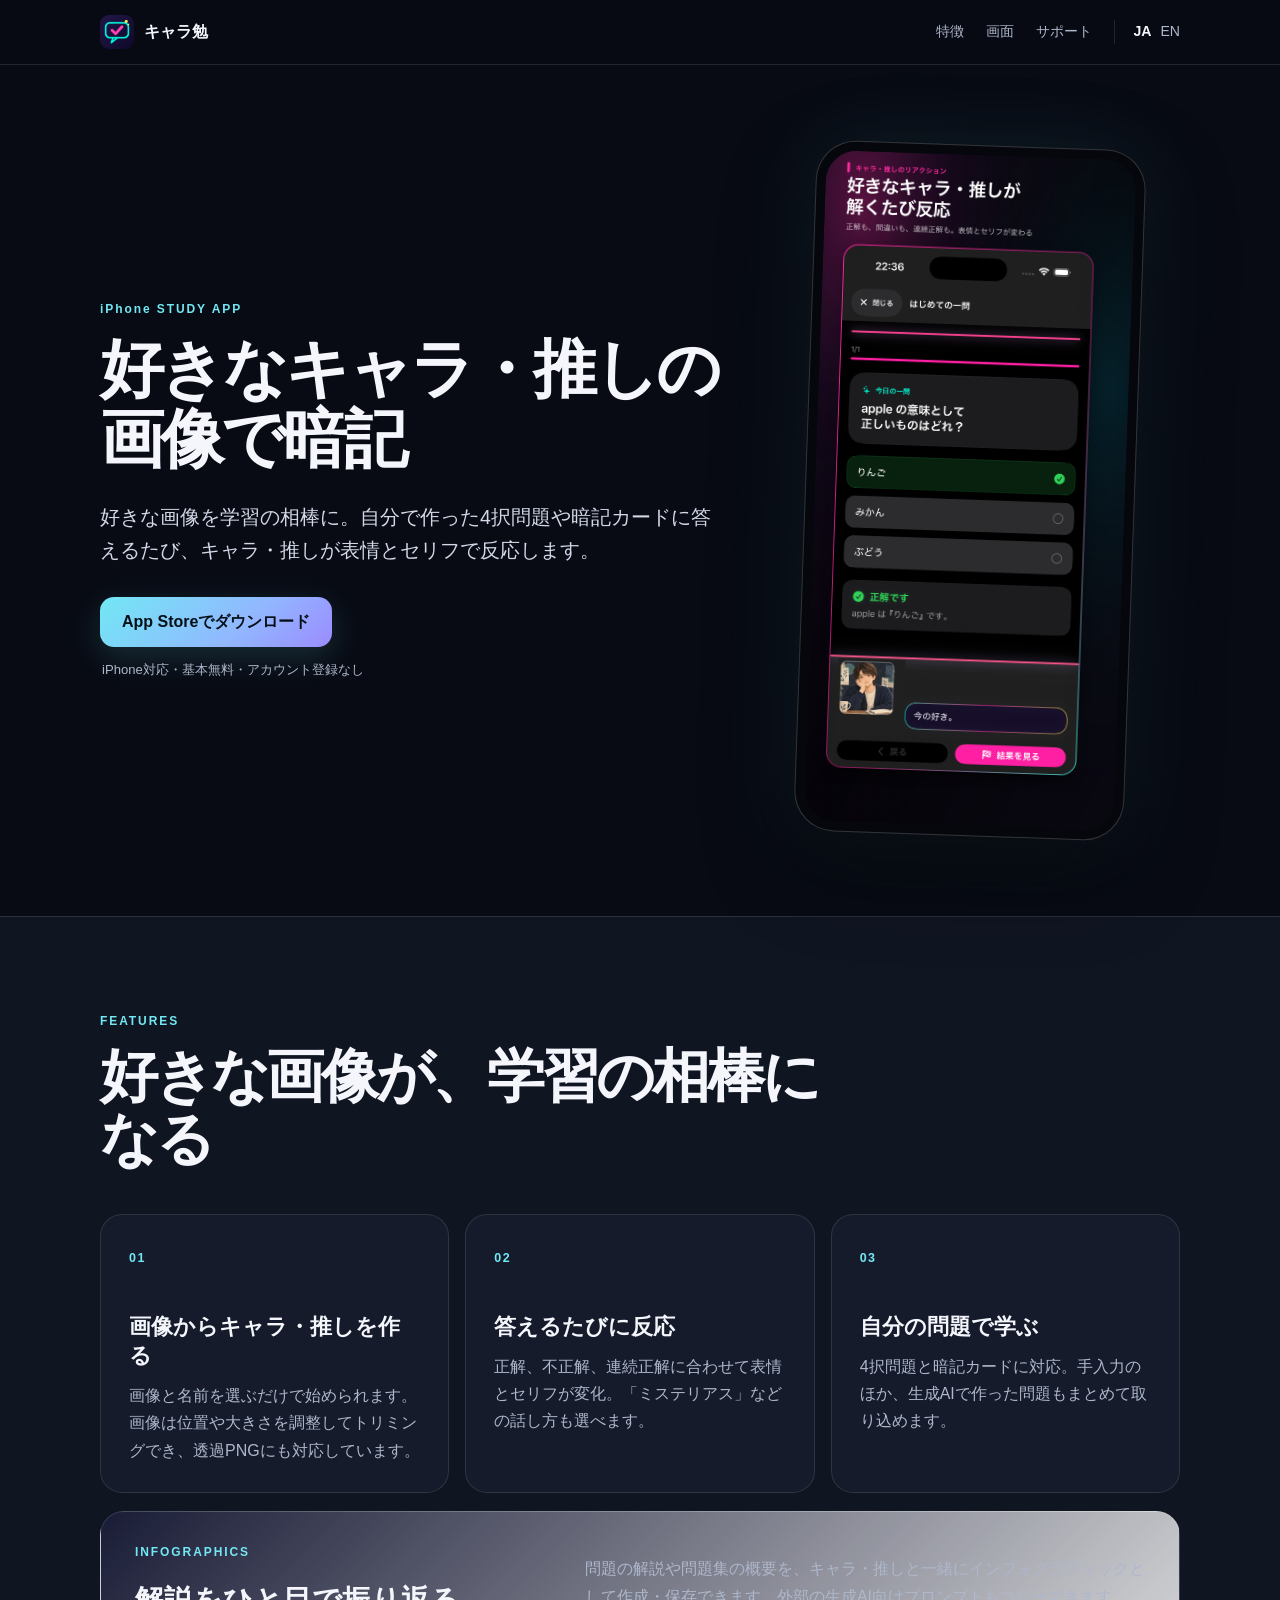
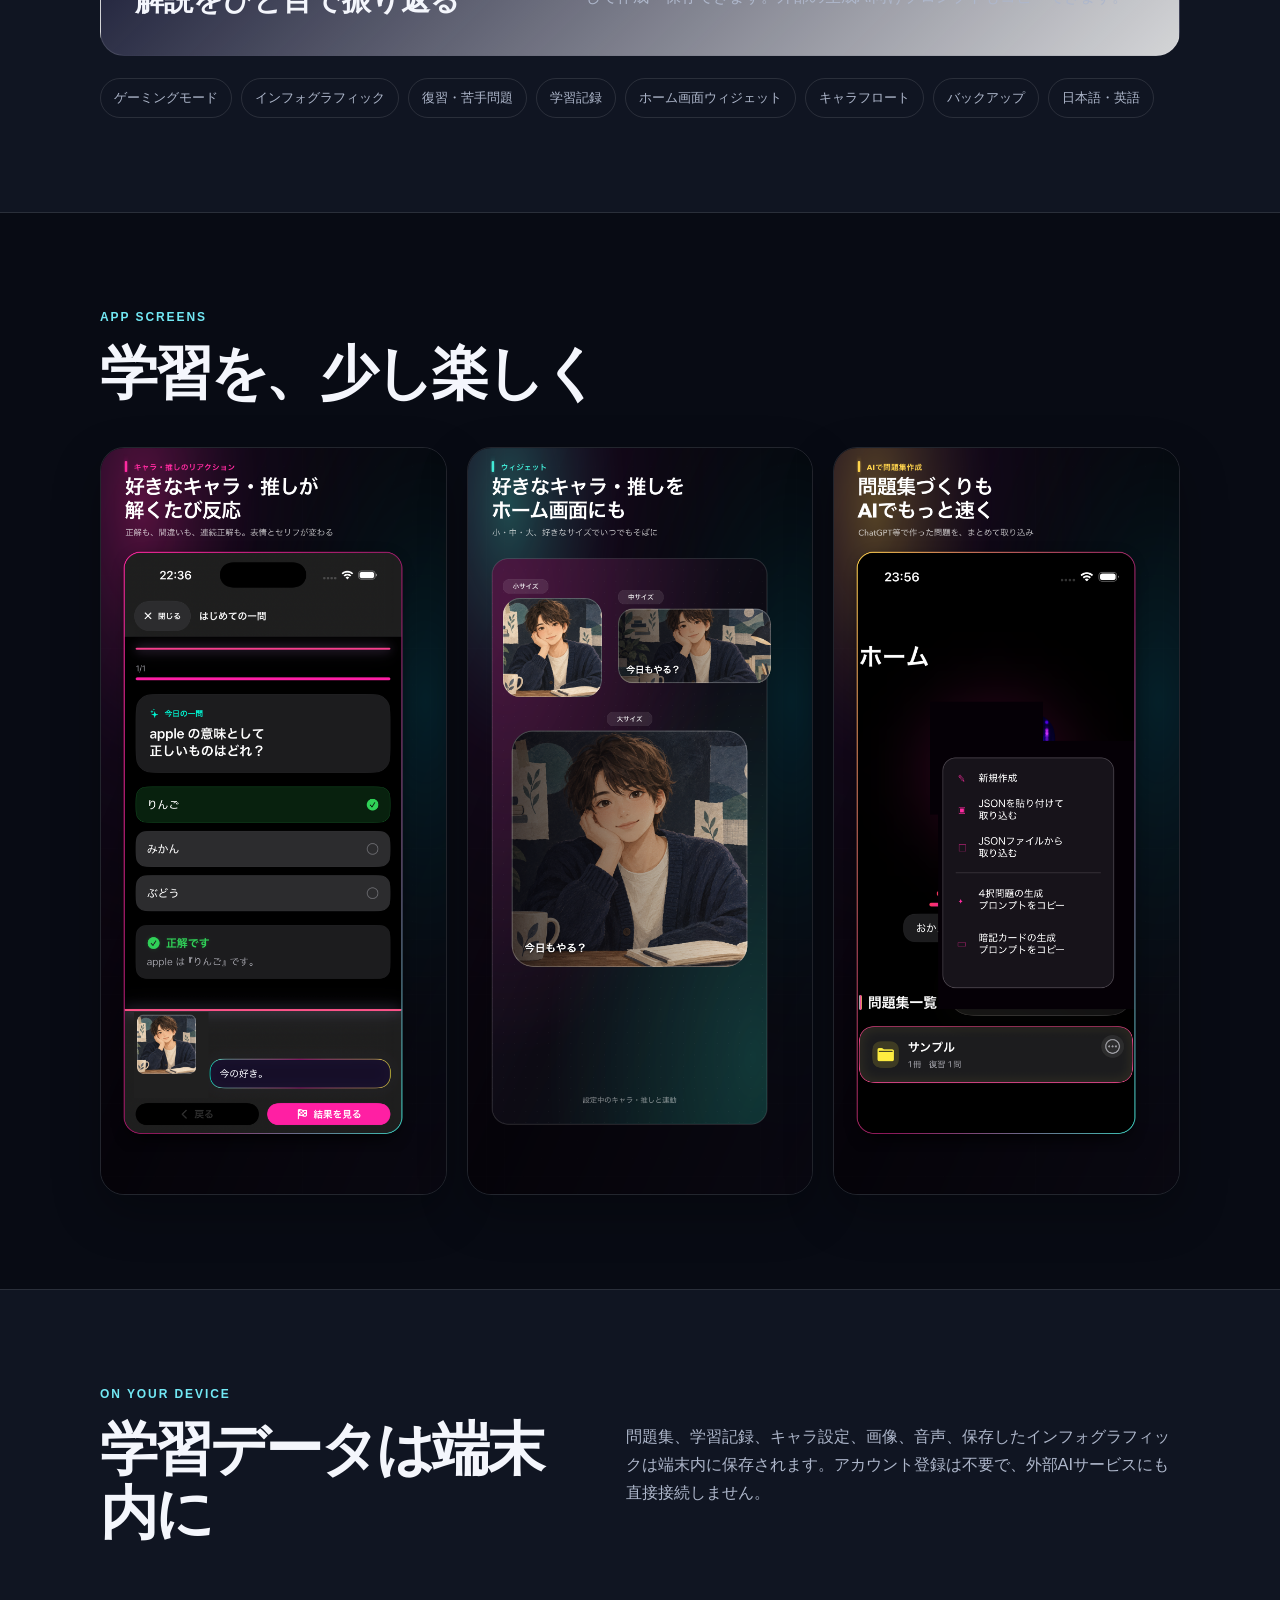
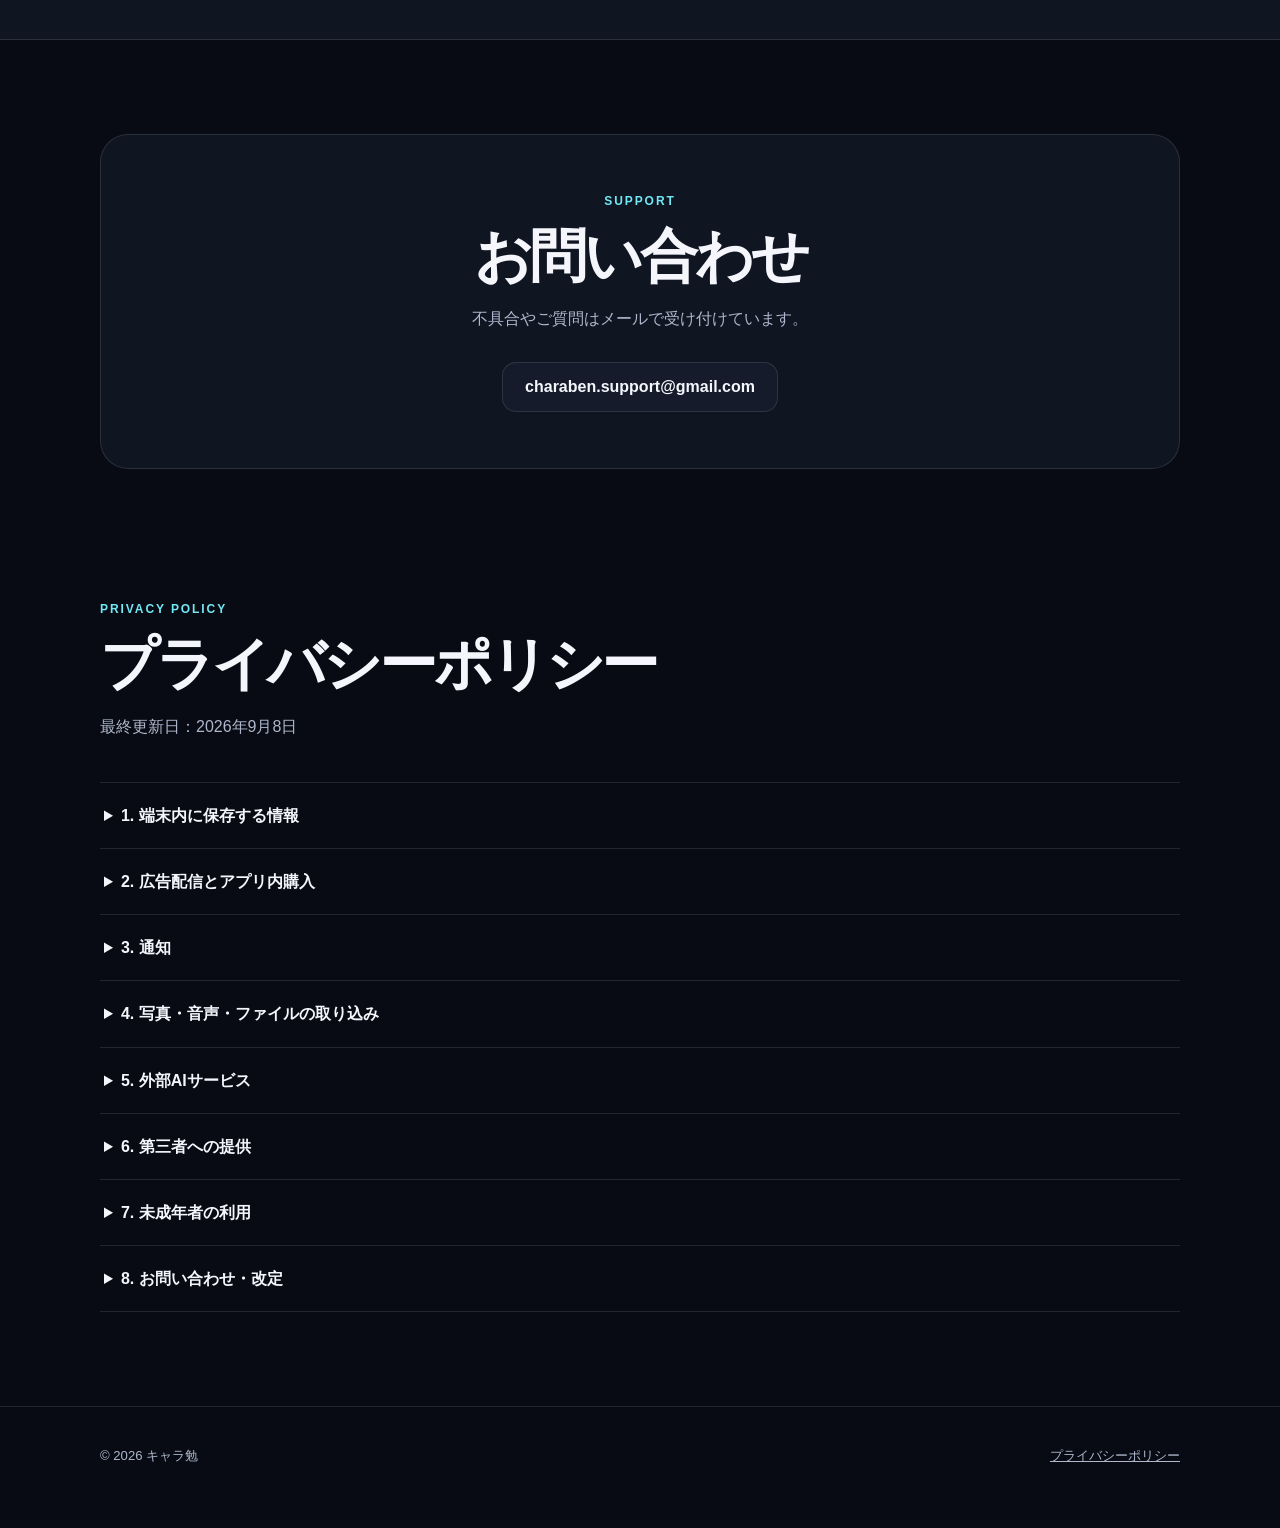
==== index.html @ 5dbb0cae "Mention Gaming Mode on website" ====
<!doctype html>
<html lang="ja">
<head>
  <meta charset="utf-8">
  <meta name="viewport" content="width=device-width,initial-scale=1">
  <meta name="description" content="キャラ勉は、好きなキャラ・推しの画像で暗記できるiPhone学習アプリです。4択・暗記カード・インフォグラフィックで学べます。">
  <meta property="og:title" content="キャラ勉｜好きなキャラ・推しの画像で暗記">
  <meta property="og:description" content="好きな画像を学習の相棒に。答えるたびに反応し、解説はインフォグラフィックで振り返れます。">
  <meta property="og:type" content="website">
  <meta property="og:image" content="https://charaben-app.github.io/assets/asc-ja-01-character-partner.png">
  <meta name="twitter:card" content="summary_large_image">
  <title>キャラ勉｜好きなキャラ・推しの画像で暗記</title>
  <link rel="icon" href="assets/app-icon.png">
  <link rel="stylesheet" href="styles.css">
</head>
<body>
  <a class="skip" href="#main">本文へ移動</a>
  <header class="site-header">
    <nav class="nav shell" aria-label="メインナビゲーション">
      <a class="brand" href="#top"><img src="assets/app-icon.png" alt=""><span>キャラ勉</span></a>
      <div class="nav-links"><a href="#features">特徴</a><a href="#screens">画面</a><a href="#support">サポート</a><div class="lang" aria-label="言語選択"><a href="./" aria-current="page">JA</a><a href="en/" lang="en">EN</a></div></div>
    </nav>
  </header>
  <main id="main">
    <section class="hero shell" id="top">
      <div class="hero-copy">
        <p class="eyebrow">iPhone STUDY APP</p>
        <h1><span class="keep-line">好きなキャラ・推しの</span><br>画像で暗記</h1>
        <p class="lead">好きな画像を学習の相棒に。自分で作った4択問題や暗記カードに答えるたび、キャラ・推しが表情とセリフで反応します。</p>
        <div class="actions"><a class="button" href="https://apps.apple.com/jp/app/id6791627723">App Storeでダウンロード</a></div>
        <p class="availability">iPhone対応・基本無料・アカウント登録なし</p>
      </div>
      <div class="hero-visual"><div class="phone"><img src="assets/asc-ja-01-character-partner.png" alt="好きなキャラ・推しと問題を解くキャラ勉の画面"></div></div>
    </section>

    <section class="features" id="features">
      <div class="shell">
        <div class="section-head"><p class="eyebrow">FEATURES</p><h2>好きな画像が、学習の相棒になる</h2></div>
        <div class="feature-grid">
          <article class="feature"><span>01</span><h3>画像からキャラ・推しを作る</h3><p>画像と名前を選ぶだけで始められます。画像は位置や大きさを調整してトリミングでき、透過PNGにも対応しています。</p></article>
          <article class="feature"><span>02</span><h3>答えるたびに反応</h3><p>正解、不正解、連続正解に合わせて表情とセリフが変化。「ミステリアス」などの話し方も選べます。</p></article>
          <article class="feature"><span>03</span><h3>自分の問題で学ぶ</h3><p>4択問題と暗記カードに対応。手入力のほか、生成AIで作った問題もまとめて取り込めます。</p></article>
        </div>
        <article class="infographic-feature"><div><p class="eyebrow">INFOGRAPHICS</p><h3>解説をひと目で振り返る</h3></div><p>問題の解説や問題集の概要を、キャラ・推しと一緒にインフォグラフィックとして作成・保存できます。外部の生成AI向けプロンプトもコピーできます。</p></article>
        <div class="more-features" aria-label="その他の機能"><span>ゲーミングモード</span><span>インフォグラフィック</span><span>復習・苦手問題</span><span>学習記録</span><span>ホーム画面ウィジェット</span><span>キャラフロート</span><span>バックアップ</span><span>日本語・英語</span></div>
      </div>
    </section>

    <section class="showcase" id="screens">
      <div class="shell">
        <div class="section-head"><p class="eyebrow">APP SCREENS</p><h2>学習を、少し楽しく</h2></div>
        <div class="shots"><img src="assets/asc-ja-01-character-partner.png" alt="好きなキャラ・推しと学べる学習画面" loading="lazy"><img src="assets/asc-ja-06-home-screen-widget.png" alt="キャラ・推しを表示できるホーム画面ウィジェット" loading="lazy"><img src="assets/asc-ja-04-your-own-decks.png" alt="自分で作った問題集の画面" loading="lazy"></div>
      </div>
    </section>

    <section class="local-data"><div class="shell local-card"><div><p class="eyebrow">ON YOUR DEVICE</p><h2>学習データは端末内に</h2></div><p>問題集、学習記録、キャラ設定、画像、音声、保存したインフォグラフィックは端末内に保存されます。アカウント登録は不要で、外部AIサービスにも直接接続しません。</p></div></section>

    <section id="support"><div class="shell support-card"><p class="eyebrow">SUPPORT</p><h2>お問い合わせ</h2><p>不具合やご質問はメールで受け付けています。</p><div class="actions"><a class="button secondary" href="mailto:charaben.support@gmail.com">charaben.support@gmail.com</a></div></div></section>

    <section class="policy" id="privacy">
      <div class="shell">
        <div class="section-head"><p class="eyebrow">PRIVACY POLICY</p><h2>プライバシーポリシー</h2><p>最終更新日：2026年9月8日</p></div>
        <details><summary>1. 端末内に保存する情報</summary><div class="content"><p>本アプリは、問題集、問題と解答、学習記録、復習状態、フォルダ・アーカイブ・ピン留めの設定、キャラクター設定、名前、表示用画像・表情画像・音声、表示・通知設定、オンボーディングの完了状態、バックアップに必要な情報を端末内に保存します。</p><p>これらは学習、表示、復習、バックアップおよび復元のために利用し、開発者が運用するサーバーへ送信・収集しません。アカウント登録や独自のアクセス解析SDKは使用しません。外部ストレージを保存先に選んだ場合は、各サービスのポリシーに従います。</p></div></details>
        <details><summary>2. 広告配信とアプリ内購入</summary><div class="content"><p>運営費用のため、Google LLCのGoogle Mobile Ads SDK（AdMob）によるバナー広告を表示します。広告事業者は、IPアドレスと大まかな地域、端末・SDK識別子、技術情報、広告の表示・操作情報、診断・パフォーマンス情報を広告配信、不正防止、計測、品質改善等に利用する場合があります。</p><p>公開初期はATTの許可を求めず、IDFAによる追跡型広告を目的として利用者を追跡しない方針です。詳細は<a href="https://policies.google.com/privacy?hl=ja">Googleプライバシーポリシー</a>と<a href="https://developers.google.com/admob/ios/privacy/data-disclosure">Google Mobile Ads SDKのデータ開示</a>をご確認ください。</p><p>広告を恒久的に非表示にする非消耗型アプリ内購入も提供します。決済はAppleが処理し、開発者はカード情報を受け取りません。</p></div></details>
        <details><summary>3. 通知</summary><div class="content"><p>学習リマインドを有効にした場合、端末上のローカル通知を使用します。通知内容と設定を開発者のサーバーへ送信しません。</p></div></details>
        <details><summary>4. 写真・音声・ファイルの取り込み</summary><div class="content"><p>キャラクター画像、表情画像、音声として選択したファイルは端末内に保存し、開発者へ送信しません。問題JSONやバックアップも端末上で処理します。</p></div></details>
        <details><summary>5. 外部AIサービス</summary><div class="content"><p>問題JSONやインフォグラフィック画像を作成するためのプロンプトをコピーできますが、本アプリは外部AIサービスへ直接接続しません。外部サービスに入力した情報は、そのサービスのポリシーに従います。</p></div></details>
        <details><summary>6. 第三者への提供</summary><div class="content"><p>広告配信事業者による前記の取り扱いを除き、学習内容、キャラクター設定、画像、音声、バックアップ内容を第三者へ提供しません。</p></div></details>
        <details><summary>7. 未成年者の利用</summary><div class="content"><p>保護者の同意が必要な年齢の利用者は、適用法令に従い保護者の関与のもとで利用することを想定しています。広告を含むため、App Storeの年齢レーティングと端末のコンテンツ制限をご確認ください。</p></div></details>
        <details><summary>8. お問い合わせ・改定</summary><div class="content"><p>お問い合わせは<a href="mailto:charaben.support@gmail.com">charaben.support@gmail.com</a>まで。法令、広告SDK、機能の変更に応じて本ポリシーを改定することがあります。重要な変更は本ページまたはアプリ内でお知らせします。</p></div></details>
      </div>
    </section>
  </main>
  <footer><div class="shell footer-row"><span>© 2026 キャラ勉</span><a href="#privacy">プライバシーポリシー</a></div></footer>
</body>
</html>
---- styles.css ----
:root {
  color-scheme: dark;
  --bg: #080b14;
  --surface: #101522;
  --surface-soft: #151b2b;
  --ink: #f4f6fc;
  --muted: #aeb7cb;
  --line: rgba(255, 255, 255, .11);
  --cyan: #72e8f4;
  --violet: #9b8cff;
  --max: 1080px;
}

* { box-sizing: border-box; }
html { scroll-behavior: smooth; }
body {
  margin: 0;
  color: var(--ink);
  background: var(--bg);
  font-family: -apple-system, BlinkMacSystemFont, "Hiragino Sans", "Yu Gothic", "Helvetica Neue", sans-serif;
  line-height: 1.7;
  -webkit-font-smoothing: antialiased;
}
a { color: inherit; }
img { max-width: 100%; }
.shell { width: min(var(--max), calc(100% - 40px)); margin-inline: auto; }
.skip { position: absolute; left: -9999px; }
.skip:focus { left: 12px; top: 12px; z-index: 100; padding: 10px 14px; color: #000; background: #fff; }

.site-header {
  position: sticky;
  top: 0;
  z-index: 20;
  border-bottom: 1px solid var(--line);
  background: rgba(8, 11, 20, .86);
  backdrop-filter: blur(16px);
}
.nav { min-height: 64px; display: flex; align-items: center; gap: 24px; }
.brand { display: flex; align-items: center; gap: 10px; font-weight: 800; text-decoration: none; }
.brand img { width: 34px; height: 34px; border-radius: 9px; }
.nav-links { margin-left: auto; display: flex; align-items: center; gap: 22px; font-size: .88rem; }
.nav-links > a { color: var(--muted); text-decoration: none; }
.nav-links > a:hover { color: var(--ink); }
.lang { display: flex; gap: 9px; padding-left: 18px; border-left: 1px solid var(--line); }
.lang a { color: var(--muted); text-decoration: none; }
.lang [aria-current="page"] { color: var(--ink); font-weight: 800; }

.hero {
  min-height: 710px;
  display: grid;
  grid-template-columns: 1.08fr .92fr;
  align-items: center;
  gap: 72px;
  padding-block: 80px;
}
.eyebrow { margin: 0 0 14px; color: var(--cyan); font-size: .75rem; font-weight: 800; letter-spacing: .16em; }
.hero h1, .section-head h2, .local-card h2, .support-card h2 { margin: 0; letter-spacing: -.055em; line-height: 1.1; }
.hero h1 { max-width: 680px; font-size: clamp(3rem, 5.2vw, 4rem); }
.keep-line { white-space: nowrap; }
.lead { max-width: 650px; margin: 26px 0 0; color: #d2d8e7; font-size: clamp(1.03rem, 1.8vw, 1.22rem); }
.actions { display: flex; flex-wrap: wrap; gap: 12px; margin-top: 30px; }
.button {
  display: inline-flex;
  min-height: 50px;
  align-items: center;
  justify-content: center;
  padding: 0 22px;
  border-radius: 14px;
  color: #071018;
  background: linear-gradient(135deg, var(--cyan), #91b8ff 60%, var(--violet));
  box-shadow: 0 10px 32px rgba(114, 232, 244, .16);
  font-weight: 800;
  text-decoration: none;
}
.button.secondary { color: var(--ink); background: var(--surface-soft); border: 1px solid var(--line); box-shadow: none; }
.availability { margin: 12px 2px 0; color: var(--muted); font-size: .82rem; }
.hero-visual { display: grid; place-items: center; }
.phone {
  position: relative;
  width: min(330px, 76vw);
  padding: 9px;
  border: 1px solid rgba(255, 255, 255, .18);
  border-radius: 40px;
  background: #05070c;
  box-shadow: 0 32px 90px rgba(0, 0, 0, .48), 0 0 80px rgba(114, 232, 244, .1);
  transform: rotate(2deg);
}
.phone img { display: block; width: 100%; border-radius: 31px; }

section { padding-block: 94px; }
.features, .local-data { border-block: 1px solid var(--line); background: var(--surface); }
.section-head { max-width: 720px; margin-bottom: 42px; }
.section-head h2, .local-card h2, .support-card h2 { font-size: clamp(2.1rem, 4.5vw, 3.7rem); }
.section-head > p:last-child { color: var(--muted); }
.feature-grid { display: grid; grid-template-columns: repeat(3, 1fr); gap: 16px; }
.feature { min-height: 270px; padding: 28px; border: 1px solid var(--line); border-radius: 22px; background: var(--surface-soft); }
.feature > span { color: var(--cyan); font-size: .78rem; font-weight: 800; letter-spacing: .12em; }
.feature h3 { margin: 42px 0 12px; font-size: 1.35rem; line-height: 1.35; }
.feature p { margin: 0; color: var(--muted); }
.more-features { display: flex; flex-wrap: wrap; gap: 9px; margin-top: 22px; }
.more-features span { padding: 8px 13px; border: 1px solid var(--line); border-radius: 999px; color: var(--muted); font-size: .82rem; }
.infographic-feature { display: grid; grid-template-columns: minmax(0, .85fr) minmax(0, 1.15fr); align-items: center; gap: 36px; margin-top: 18px; padding: 30px 34px; border: 1px solid var(--line); border-radius: 24px; background: linear-gradient(135deg, rgba(108, 92, 231, .1), rgba(255, 255, 255, .82)); }
.infographic-feature h3 { margin: 7px 0 0; font-size: clamp(1.3rem, 2.4vw, 1.8rem); }
.infographic-feature > p { margin: 0; color: var(--muted); line-height: 1.8; }

.showcase { overflow: hidden; }
.shots { display: grid; grid-template-columns: repeat(3, minmax(230px, 1fr)); gap: 20px; }
.shots img { display: block; width: 100%; border: 1px solid var(--line); border-radius: 24px; box-shadow: 0 18px 48px rgba(0, 0, 0, .28); }

.local-card { display: grid; grid-template-columns: .9fr 1.1fr; align-items: center; gap: 72px; }
.local-card p:last-child { margin: 0; color: var(--muted); font-size: 1.03rem; }
.support-card { padding: 56px; border: 1px solid var(--line); border-radius: 28px; text-align: center; background: var(--surface); }
.support-card .eyebrow { text-align: center; }
.support-card > p:not(.eyebrow) { color: var(--muted); }
.support-card .actions { justify-content: center; }

.policy { padding-top: 36px; }
.policy details { border-top: 1px solid var(--line); }
.policy details:last-child { border-bottom: 1px solid var(--line); }
.policy summary { padding: 19px 4px; cursor: pointer; font-weight: 750; }
.policy .content { max-width: 850px; padding: 0 4px 20px; color: var(--muted); }
.policy a { color: var(--cyan); }

footer { padding: 38px 0 60px; border-top: 1px solid var(--line); color: var(--muted); font-size: .82rem; }
.footer-row { display: flex; justify-content: space-between; gap: 20px; }

@media (max-width: 800px) {
  .nav-links > a { display: none; }
  .nav-links { gap: 12px; }
  .lang { padding-left: 12px; }
  .hero { min-height: auto; grid-template-columns: 1fr; gap: 48px; padding-block: 62px 74px; }
  .hero-copy { text-align: center; }
  .hero .lead { margin-inline: auto; }
  .hero .actions { justify-content: center; }
  .hero h1 { font-size: clamp(2.05rem, 9.2vw, 2.3rem); }
  .feature-grid { grid-template-columns: 1fr; }
  .infographic-feature { grid-template-columns: 1fr; gap: 12px; padding: 25px 22px; }
  .feature { min-height: auto; }
  .feature h3 { margin-top: 24px; }
  .shots { grid-template-columns: repeat(3, 74vw); overflow-x: auto; padding-bottom: 18px; scroll-snap-type: x mandatory; }
  .shots img { scroll-snap-align: start; }
  .local-card { grid-template-columns: 1fr; gap: 24px; }
}

@media (max-width: 480px) {
  .shell { width: min(var(--max), calc(100% - 28px)); }
  section { padding-block: 72px; }
  .hero h1 { letter-spacing: -.06em; }
  .support-card { padding: 36px 20px; }
  .support-card .button { width: 100%; padding-inline: 12px; font-size: .88rem; }
  .footer-row { display: grid; }
}

@media (prefers-reduced-motion: reduce) { html { scroll-behavior: auto; } }
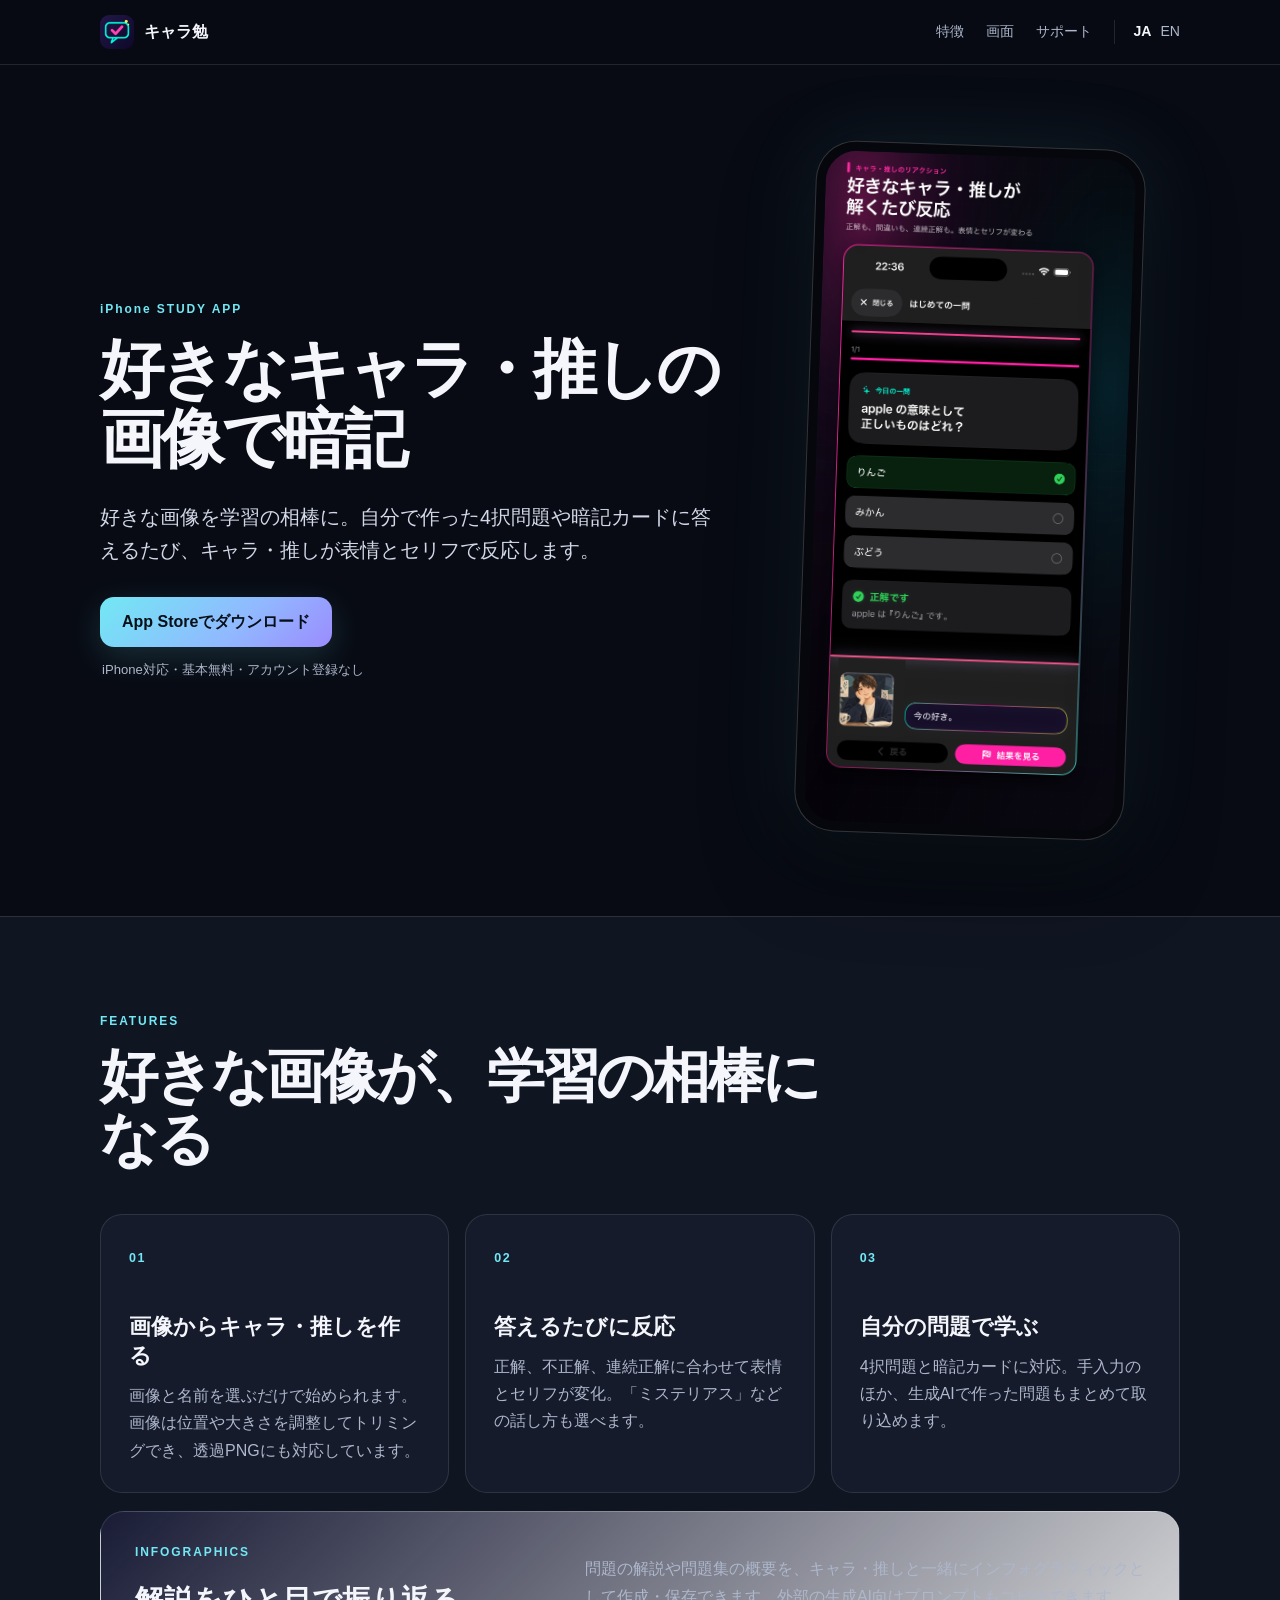
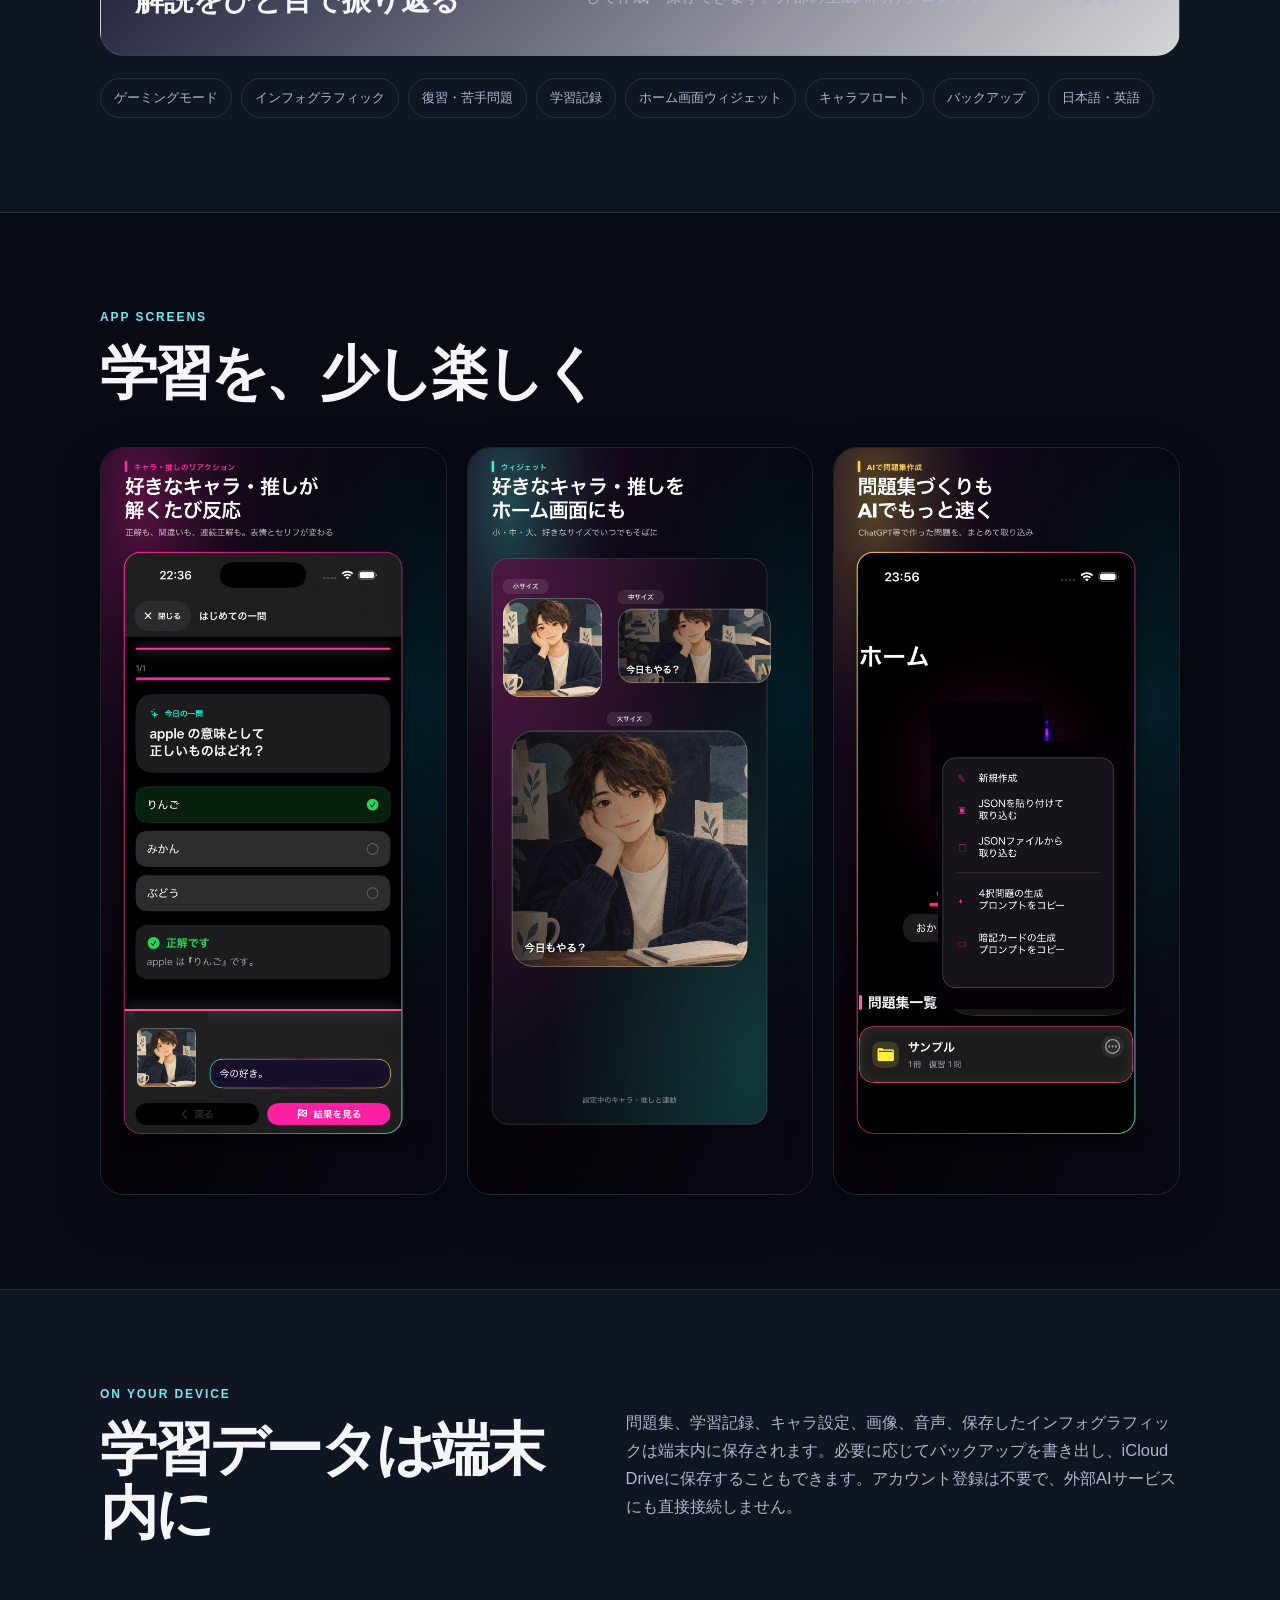
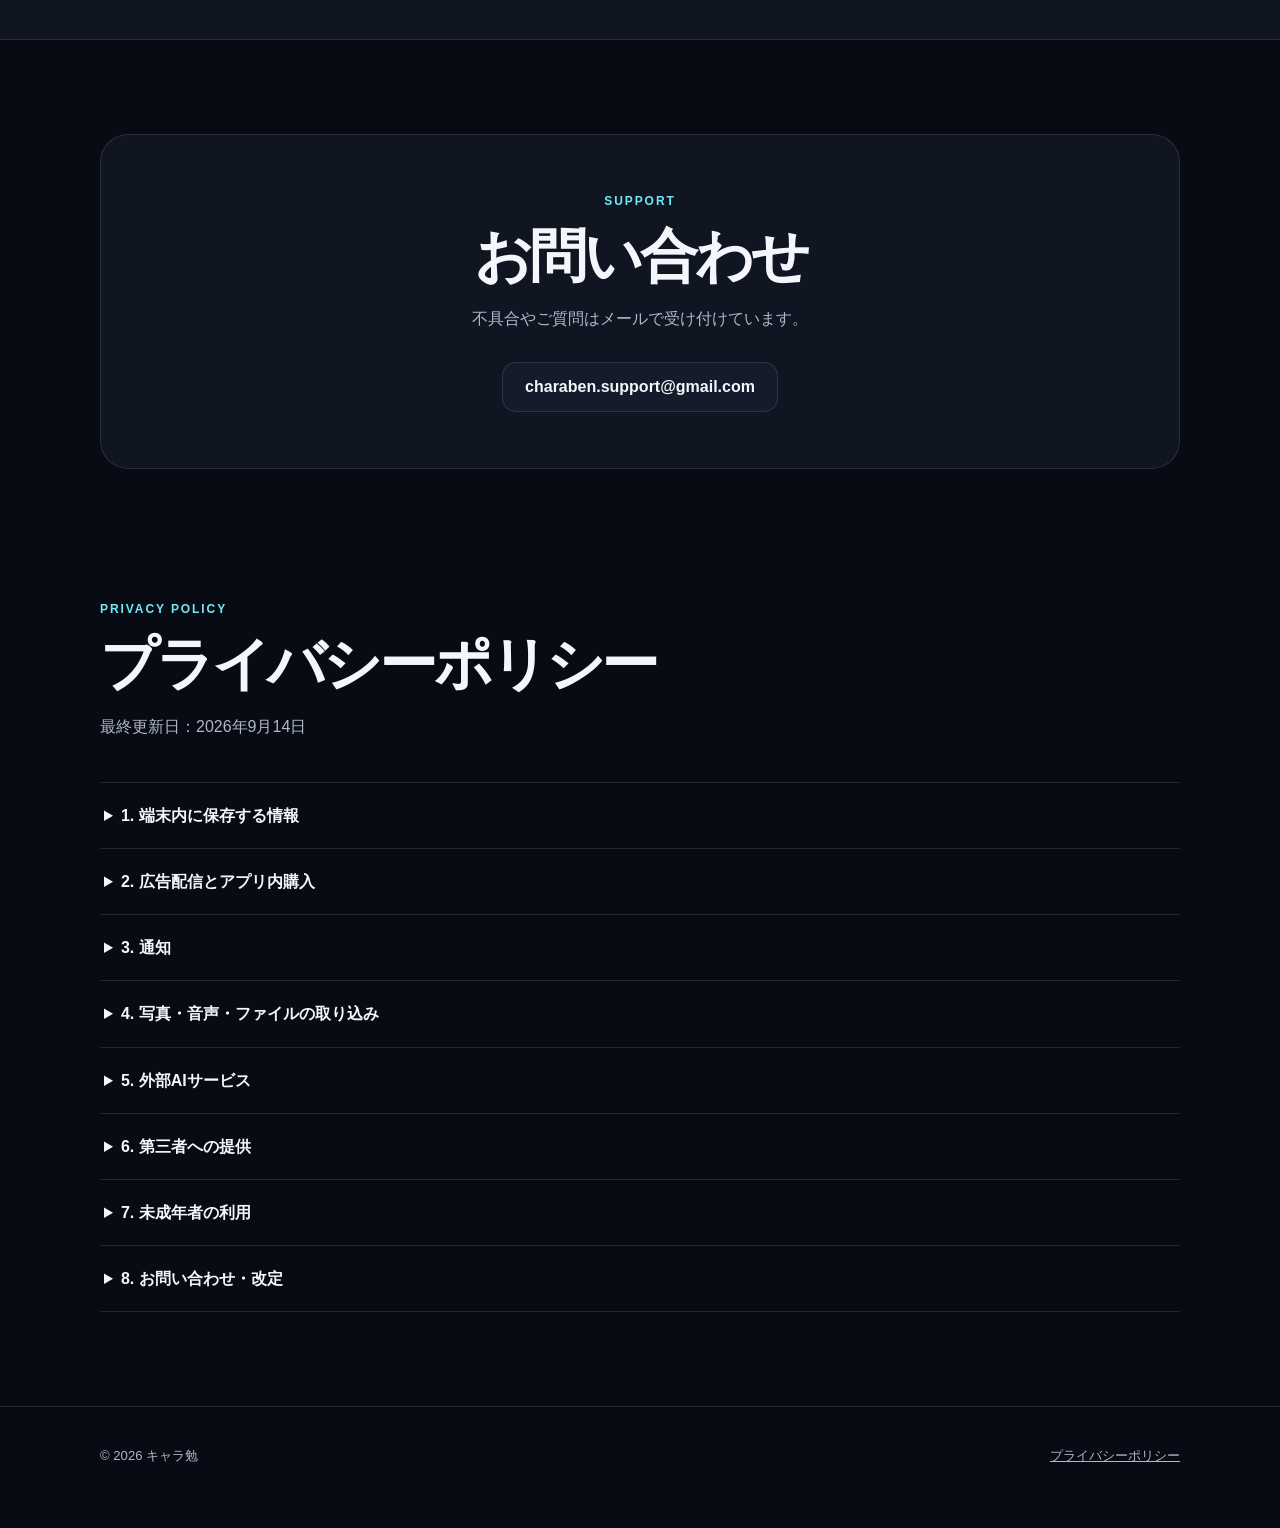
==== commit b3acd974: "Clarify iCloud Drive backup support" ====
--- a/index.html
+++ b/index.html
@@ -53,14 +53,14 @@
       </div>
     </section>
 
-    <section class="local-data"><div class="shell local-card"><div><p class="eyebrow">ON YOUR DEVICE</p><h2>学習データは端末内に</h2></div><p>問題集、学習記録、キャラ設定、画像、音声、保存したインフォグラフィックは端末内に保存されます。アカウント登録は不要で、外部AIサービスにも直接接続しません。</p></div></section>
+    <section class="local-data"><div class="shell local-card"><div><p class="eyebrow">ON YOUR DEVICE</p><h2>学習データは端末内に</h2></div><p>問題集、学習記録、キャラ設定、画像、音声、保存したインフォグラフィックは端末内に保存されます。必要に応じてバックアップを書き出し、iCloud Driveに保存することもできます。アカウント登録は不要で、外部AIサービスにも直接接続しません。</p></div></section>
 
     <section id="support"><div class="shell support-card"><p class="eyebrow">SUPPORT</p><h2>お問い合わせ</h2><p>不具合やご質問はメールで受け付けています。</p><div class="actions"><a class="button secondary" href="mailto:charaben.support@gmail.com">charaben.support@gmail.com</a></div></div></section>
 
     <section class="policy" id="privacy">
       <div class="shell">
-        <div class="section-head"><p class="eyebrow">PRIVACY POLICY</p><h2>プライバシーポリシー</h2><p>最終更新日：2026年9月8日</p></div>
-        <details><summary>1. 端末内に保存する情報</summary><div class="content"><p>本アプリは、問題集、問題と解答、学習記録、復習状態、フォルダ・アーカイブ・ピン留めの設定、キャラクター設定、名前、表示用画像・表情画像・音声、表示・通知設定、オンボーディングの完了状態、バックアップに必要な情報を端末内に保存します。</p><p>これらは学習、表示、復習、バックアップおよび復元のために利用し、開発者が運用するサーバーへ送信・収集しません。アカウント登録や独自のアクセス解析SDKは使用しません。外部ストレージを保存先に選んだ場合は、各サービスのポリシーに従います。</p></div></details>
+        <div class="section-head"><p class="eyebrow">PRIVACY POLICY</p><h2>プライバシーポリシー</h2><p>最終更新日：2026年9月14日</p></div>
+        <details><summary>1. 端末内に保存する情報</summary><div class="content"><p>本アプリは、問題集、問題と解答、学習記録、復習状態、フォルダ・アーカイブ・ピン留めの設定、キャラクター設定、名前、表示用画像・表情画像・音声、表示・通知設定、オンボーディングの完了状態、バックアップに必要な情報を端末内に保存します。</p><p>これらは学習、表示、復習、バックアップおよび復元のために利用し、開発者が運用するサーバーへ送信・収集しません。アカウント登録や独自のアクセス解析SDKは使用しません。利用者はバックアップファイルを書き出し、iCloud Driveなどの外部ストレージを保存先に選べます。その場合、保存先サービスのポリシーが適用されます。</p></div></details>
         <details><summary>2. 広告配信とアプリ内購入</summary><div class="content"><p>運営費用のため、Google LLCのGoogle Mobile Ads SDK（AdMob）によるバナー広告を表示します。広告事業者は、IPアドレスと大まかな地域、端末・SDK識別子、技術情報、広告の表示・操作情報、診断・パフォーマンス情報を広告配信、不正防止、計測、品質改善等に利用する場合があります。</p><p>公開初期はATTの許可を求めず、IDFAによる追跡型広告を目的として利用者を追跡しない方針です。詳細は<a href="https://policies.google.com/privacy?hl=ja">Googleプライバシーポリシー</a>と<a href="https://developers.google.com/admob/ios/privacy/data-disclosure">Google Mobile Ads SDKのデータ開示</a>をご確認ください。</p><p>広告を恒久的に非表示にする非消耗型アプリ内購入も提供します。決済はAppleが処理し、開発者はカード情報を受け取りません。</p></div></details>
         <details><summary>3. 通知</summary><div class="content"><p>学習リマインドを有効にした場合、端末上のローカル通知を使用します。通知内容と設定を開発者のサーバーへ送信しません。</p></div></details>
         <details><summary>4. 写真・音声・ファイルの取り込み</summary><div class="content"><p>キャラクター画像、表情画像、音声として選択したファイルは端末内に保存し、開発者へ送信しません。問題JSONやバックアップも端末上で処理します。</p></div></details>
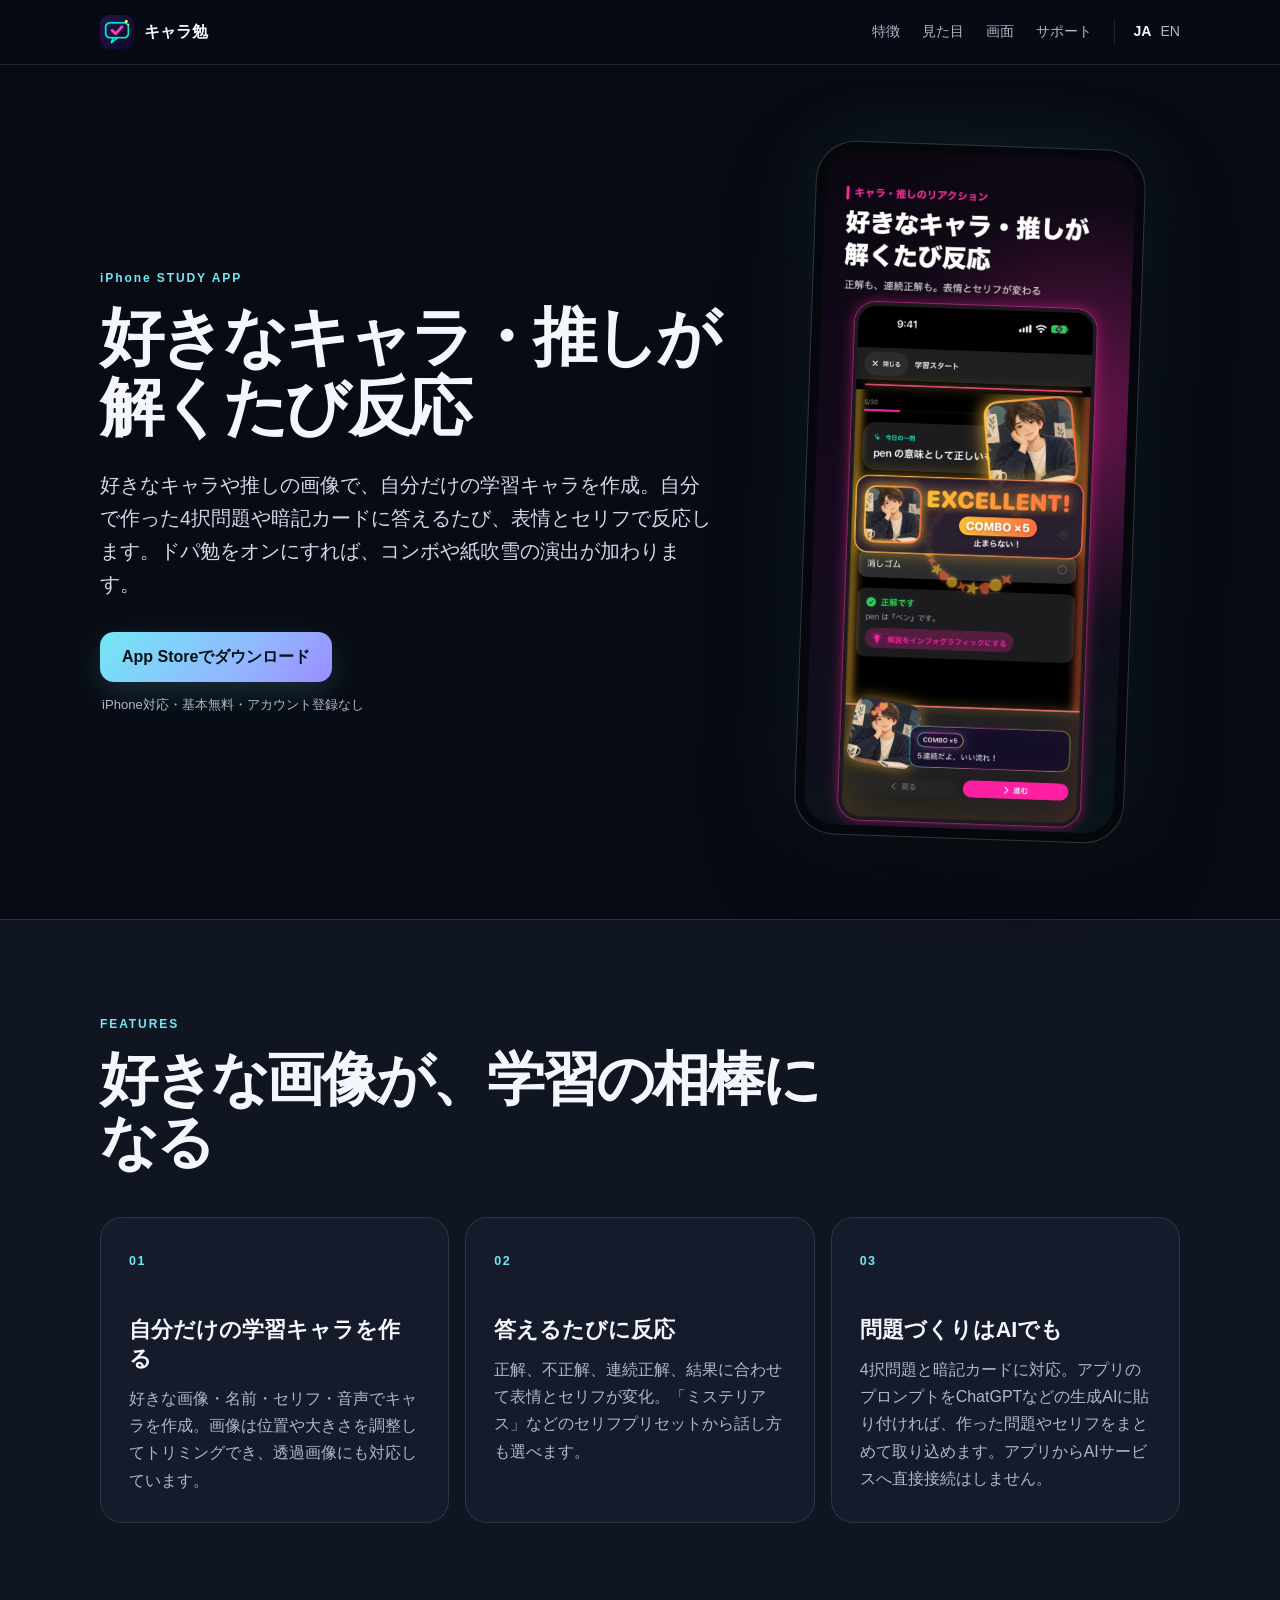
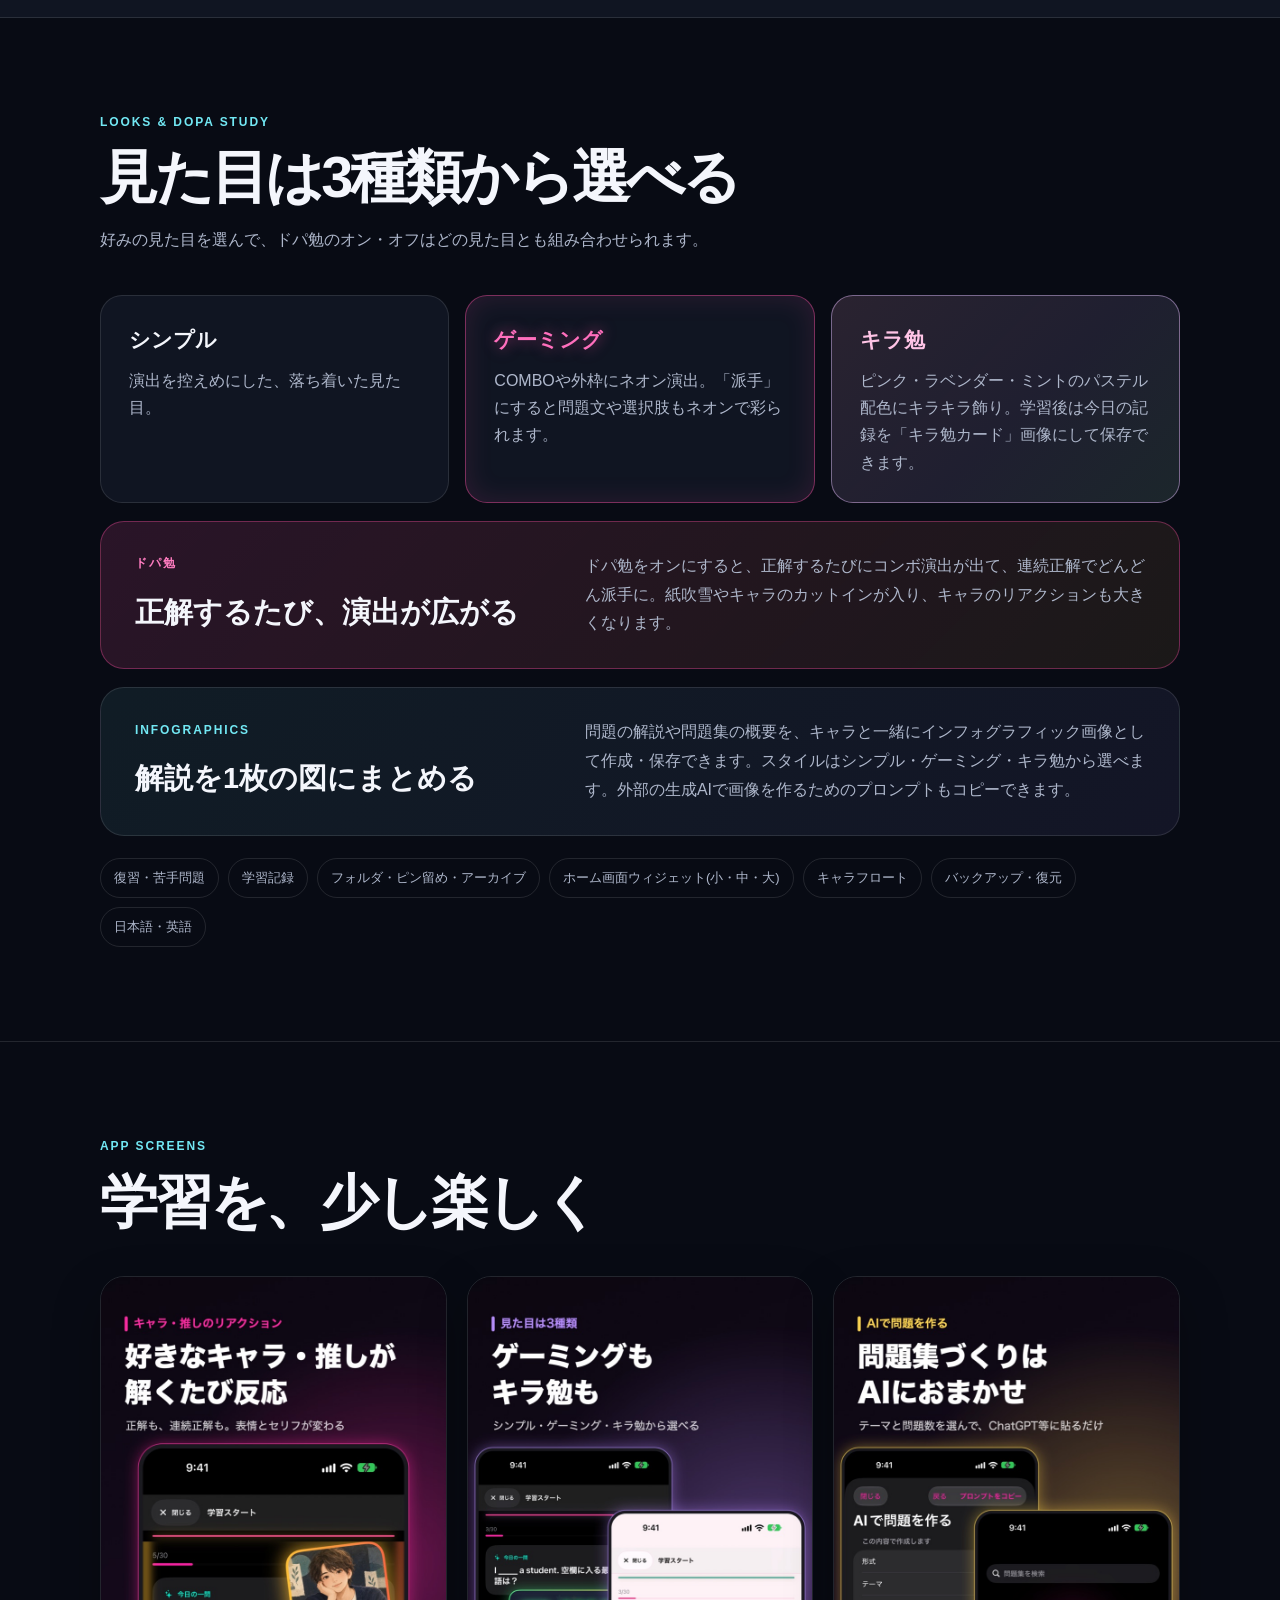
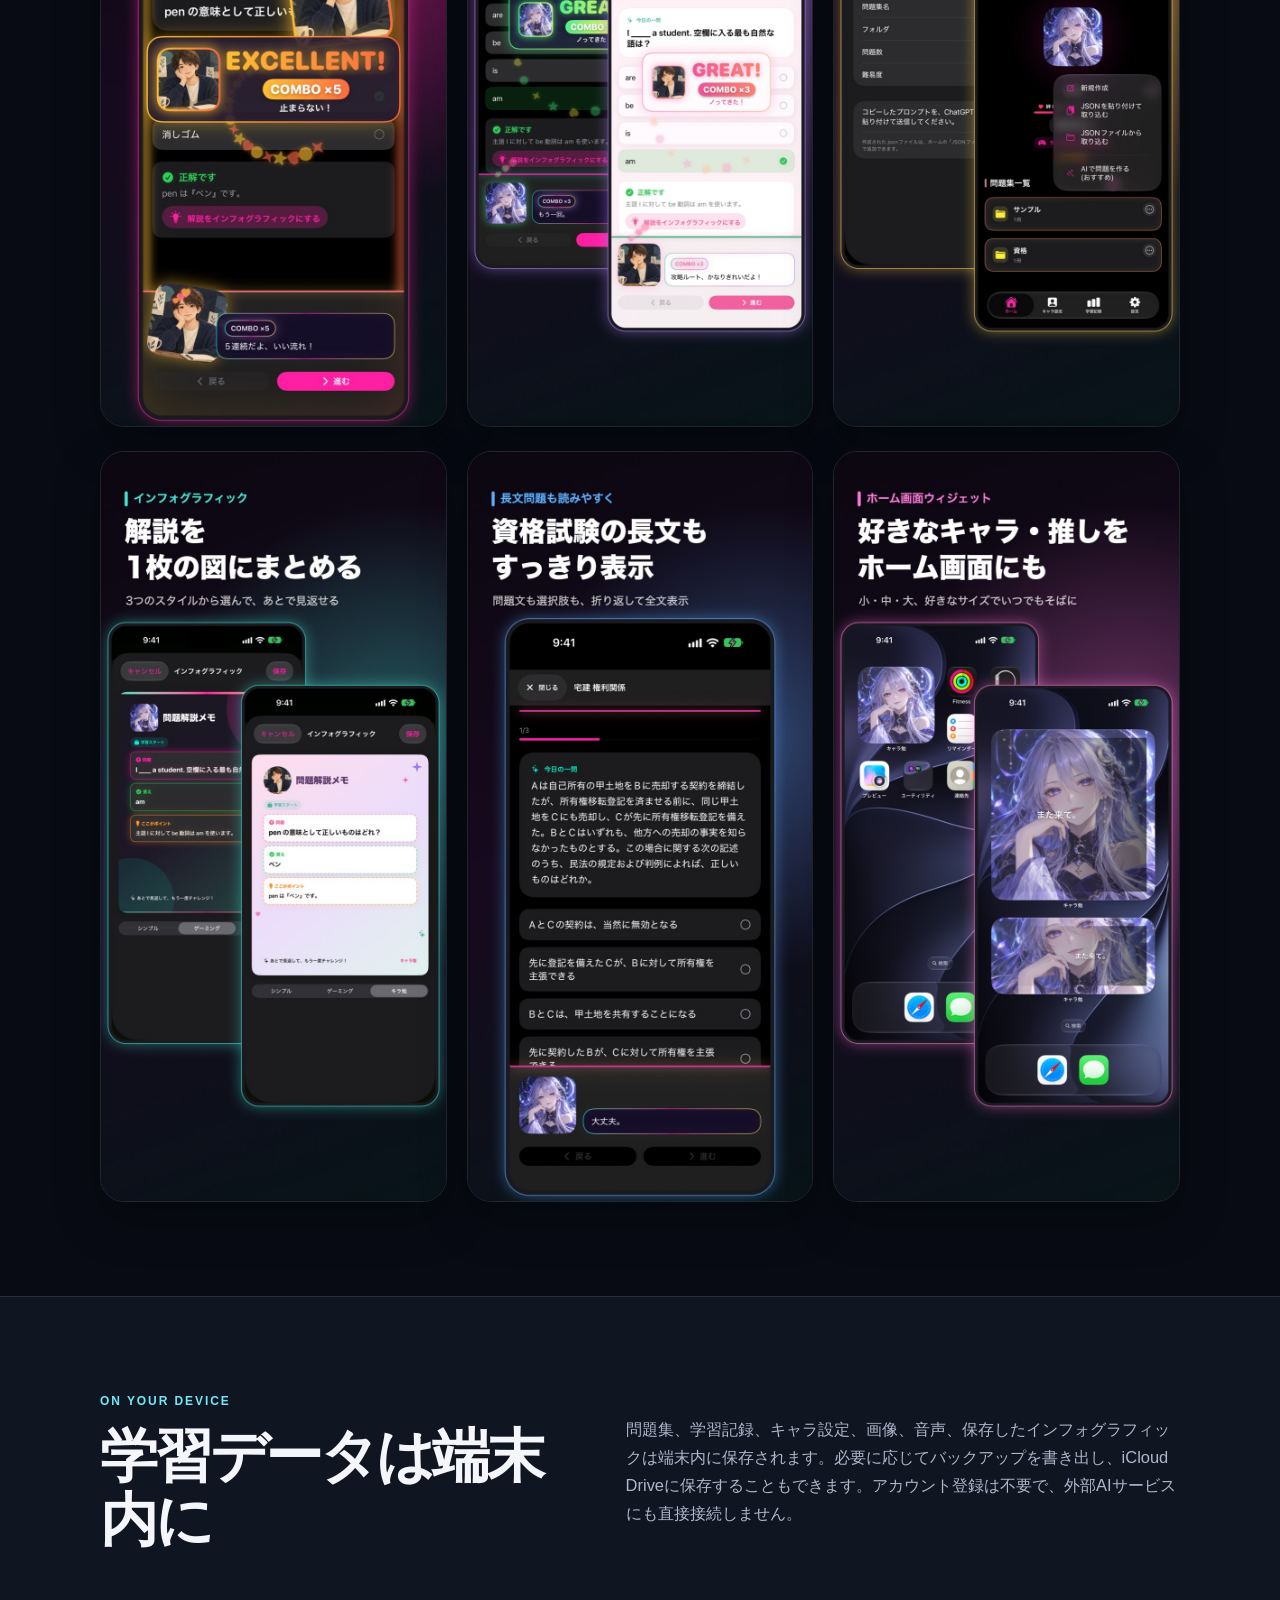
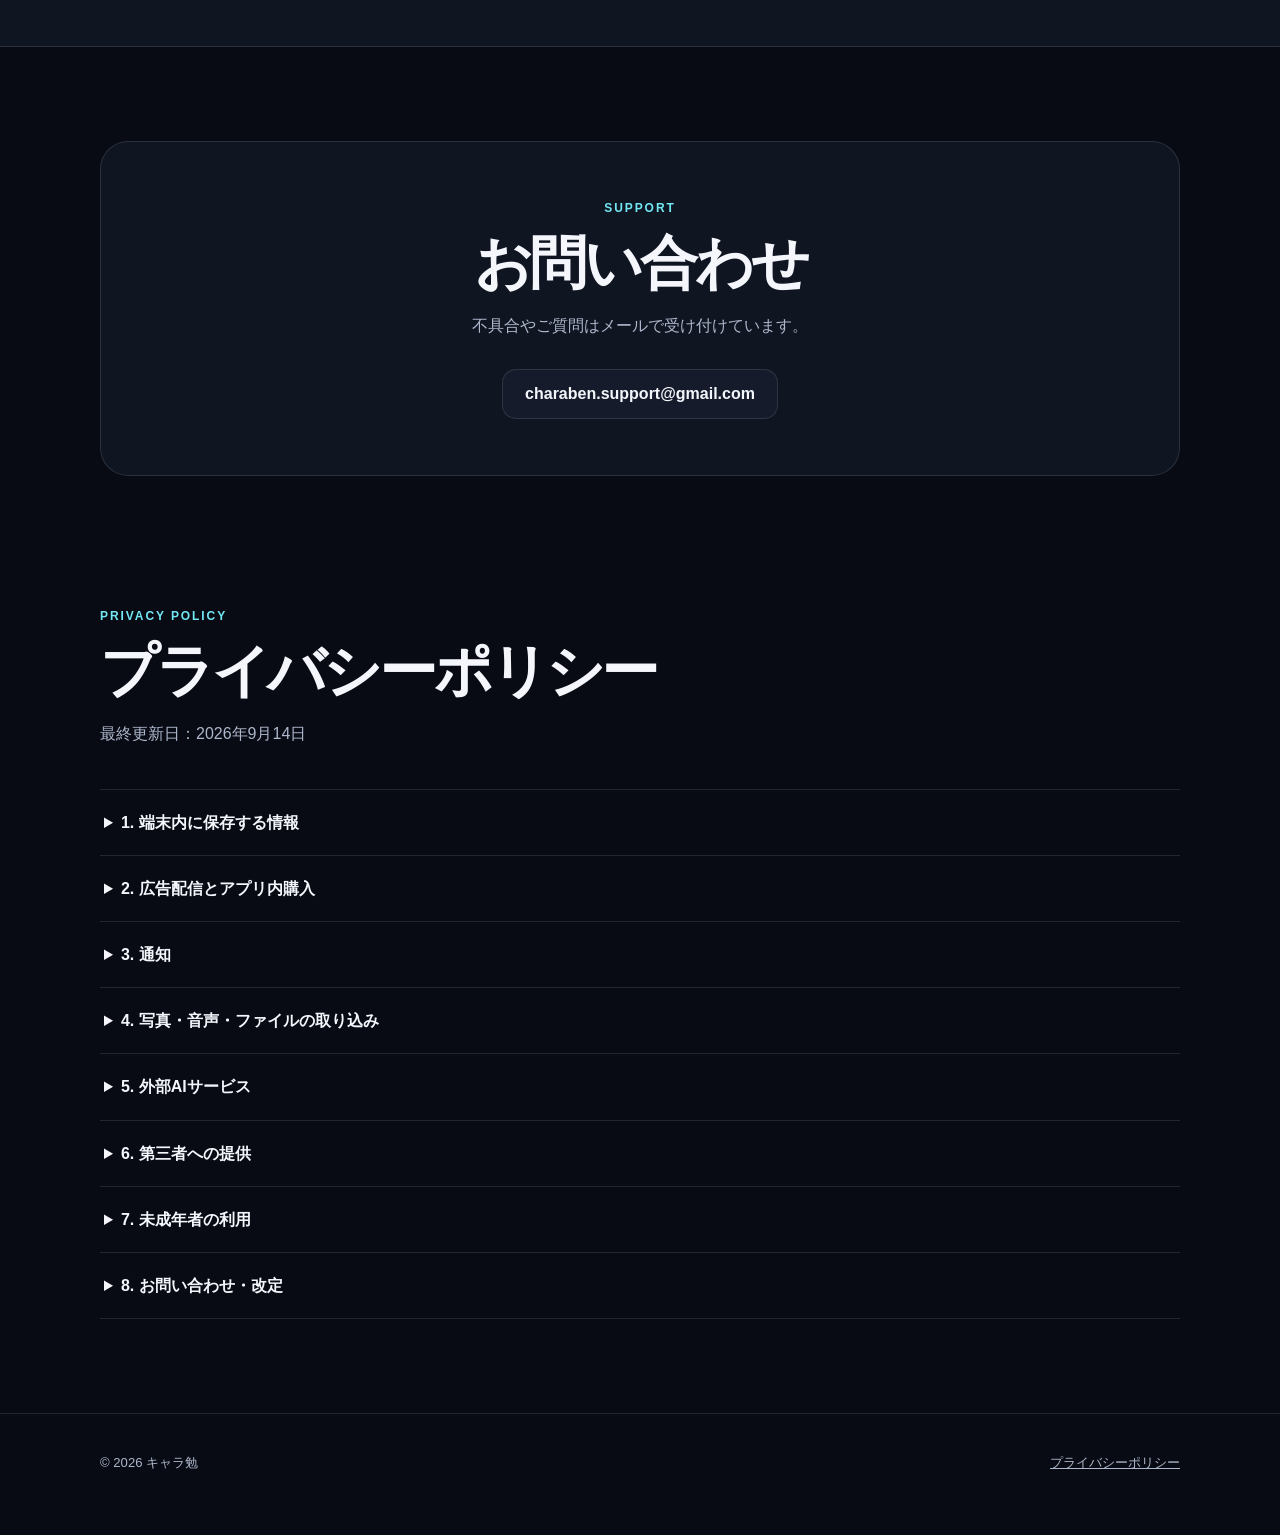
==== commit 0b316e45: "Update site for version 1.0.11 Add the three looks (Simple, Gaming, Sparkle), Dopa Study, infographi" ====
--- a/index.html
+++ b/index.html
@@ -3,53 +3,94 @@
 <head>
   <meta charset="utf-8">
   <meta name="viewport" content="width=device-width,initial-scale=1">
-  <meta name="description" content="キャラ勉は、好きなキャラ・推しの画像で暗記できるiPhone学習アプリです。4択・暗記カード・インフォグラフィックで学べます。">
-  <meta property="og:title" content="キャラ勉｜好きなキャラ・推しの画像で暗記">
-  <meta property="og:description" content="好きな画像を学習の相棒に。答えるたびに反応し、解説はインフォグラフィックで振り返れます。">
+  <meta name="description" content="キャラ勉は、好きなキャラ・推しの画像で自分だけの学習キャラを作り、自分の問題集を進められるiPhone学習アプリです。見た目はシンプル・ゲーミング・キラ勉の3種類、ドパ勉でコンボや紙吹雪の演出も。">
+  <meta property="og:title" content="キャラ勉｜好きなキャラ・推しが解くたび反応">
+  <meta property="og:description" content="好きなキャラや推しの画像で、自分だけの学習キャラを作成。解くたびに表情とセリフで反応し、ドパ勉をオンにすれば、コンボや紙吹雪の演出が加わります。">
   <meta property="og:type" content="website">
-  <meta property="og:image" content="https://charaben-app.github.io/assets/asc-ja-01-character-partner.png">
+  <meta property="og:image" content="https://charaben-app.github.io/assets/v1011-ja-01-reaction.jpg">
   <meta name="twitter:card" content="summary_large_image">
-  <title>キャラ勉｜好きなキャラ・推しの画像で暗記</title>
+  <title>キャラ勉｜好きなキャラ・推しが解くたび反応</title>
+  <script>
+    (() => {
+      const params = new URLSearchParams(window.location.search);
+      if (params.get('utm_medium') === 'business_card') {
+        document.documentElement.classList.add('business-card-visit');
+        window.addEventListener('DOMContentLoaded', () => {
+          window.setTimeout(() => {
+            window.location.assign('https://apps.apple.com/app/apple-store/id6791627723?pt=129180515&ct=business_card_vol6&mt=8');
+          }, 1200);
+        });
+      }
+    })();
+  </script>
   <link rel="icon" href="assets/app-icon.png">
   <link rel="stylesheet" href="styles.css">
 </head>
 <body>
+  <main class="business-card-redirect" aria-labelledby="business-card-title">
+    <div class="business-card-panel">
+      <img src="assets/app-icon.png" alt="キャラ勉" width="88" height="88">
+      <p class="eyebrow">CHARACTER × STUDY</p>
+      <h1 id="business-card-title">App Storeを開いています…</h1>
+      <p>自動で開かない場合は、下のボタンをタップしてください。</p>
+      <a class="button" href="https://apps.apple.com/app/apple-store/id6791627723?pt=129180515&amp;ct=business_card_vol6&amp;mt=8">App Storeで見る</a>
+    </div>
+  </main>
   <a class="skip" href="#main">本文へ移動</a>
   <header class="site-header">
     <nav class="nav shell" aria-label="メインナビゲーション">
       <a class="brand" href="#top"><img src="assets/app-icon.png" alt=""><span>キャラ勉</span></a>
-      <div class="nav-links"><a href="#features">特徴</a><a href="#screens">画面</a><a href="#support">サポート</a><div class="lang" aria-label="言語選択"><a href="./" aria-current="page">JA</a><a href="en/" lang="en">EN</a></div></div>
+      <div class="nav-links"><a href="#features">特徴</a><a href="#looks">見た目</a><a href="#screens">画面</a><a href="#support">サポート</a><div class="lang" aria-label="言語選択"><a href="./" aria-current="page">JA</a><a href="en/" lang="en">EN</a></div></div>
     </nav>
   </header>
   <main id="main">
     <section class="hero shell" id="top">
       <div class="hero-copy">
         <p class="eyebrow">iPhone STUDY APP</p>
-        <h1><span class="keep-line">好きなキャラ・推しの</span><br>画像で暗記</h1>
-        <p class="lead">好きな画像を学習の相棒に。自分で作った4択問題や暗記カードに答えるたび、キャラ・推しが表情とセリフで反応します。</p>
+        <h1><span class="keep-line">好きなキャラ・推しが</span><br>解くたび反応</h1>
+        <p class="lead">好きなキャラや推しの画像で、自分だけの学習キャラを作成。自分で作った4択問題や暗記カードに答えるたび、表情とセリフで反応します。ドパ勉をオンにすれば、コンボや紙吹雪の演出が加わります。</p>
         <div class="actions"><a class="button" href="https://apps.apple.com/jp/app/id6791627723">App Storeでダウンロード</a></div>
         <p class="availability">iPhone対応・基本無料・アカウント登録なし</p>
       </div>
-      <div class="hero-visual"><div class="phone"><img src="assets/asc-ja-01-character-partner.png" alt="好きなキャラ・推しと問題を解くキャラ勉の画面"></div></div>
+      <div class="hero-visual"><div class="phone"><img src="assets/v1011-ja-01-reaction.jpg" alt="正解するとキャラがCOMBO演出とセリフで反応するキャラ勉の学習画面"></div></div>
     </section>
 
     <section class="features" id="features">
       <div class="shell">
         <div class="section-head"><p class="eyebrow">FEATURES</p><h2>好きな画像が、学習の相棒になる</h2></div>
         <div class="feature-grid">
-          <article class="feature"><span>01</span><h3>画像からキャラ・推しを作る</h3><p>画像と名前を選ぶだけで始められます。画像は位置や大きさを調整してトリミングでき、透過PNGにも対応しています。</p></article>
-          <article class="feature"><span>02</span><h3>答えるたびに反応</h3><p>正解、不正解、連続正解に合わせて表情とセリフが変化。「ミステリアス」などの話し方も選べます。</p></article>
-          <article class="feature"><span>03</span><h3>自分の問題で学ぶ</h3><p>4択問題と暗記カードに対応。手入力のほか、生成AIで作った問題もまとめて取り込めます。</p></article>
+          <article class="feature"><span>01</span><h3>自分だけの学習キャラを作る</h3><p>好きな画像・名前・セリフ・音声でキャラを作成。画像は位置や大きさを調整してトリミングでき、透過画像にも対応しています。</p></article>
+          <article class="feature"><span>02</span><h3>答えるたびに反応</h3><p>正解、不正解、連続正解、結果に合わせて表情とセリフが変化。「ミステリアス」などのセリフプリセットから話し方も選べます。</p></article>
+          <article class="feature"><span>03</span><h3>問題づくりはAIでも</h3><p>4択問題と暗記カードに対応。アプリのプロンプトをChatGPTなどの生成AIに貼り付ければ、作った問題やセリフをまとめて取り込めます。アプリからAIサービスへ直接接続はしません。</p></article>
         </div>
-        <article class="infographic-feature"><div><p class="eyebrow">INFOGRAPHICS</p><h3>解説をひと目で振り返る</h3></div><p>問題の解説や問題集の概要を、キャラ・推しと一緒にインフォグラフィックとして作成・保存できます。外部の生成AI向けプロンプトもコピーできます。</p></article>
-        <div class="more-features" aria-label="その他の機能"><span>ゲーミングモード</span><span>インフォグラフィック</span><span>復習・苦手問題</span><span>学習記録</span><span>ホーム画面ウィジェット</span><span>キャラフロート</span><span>バックアップ</span><span>日本語・英語</span></div>
+      </div>
+    </section>
+
+    <section class="looks" id="looks">
+      <div class="shell">
+        <div class="section-head"><p class="eyebrow">LOOKS &amp; DOPA STUDY</p><h2>見た目は3種類から選べる</h2><p>好みの見た目を選んで、ドパ勉のオン・オフはどの見た目とも組み合わせられます。</p></div>
+        <div class="look-grid">
+          <article class="look look-simple"><h3>シンプル</h3><p>演出を控えめにした、落ち着いた見た目。</p></article>
+          <article class="look look-gaming"><h3>ゲーミング</h3><p>COMBOや外枠にネオン演出。「派手」にすると問題文や選択肢もネオンで彩られます。</p></article>
+          <article class="look look-kira"><h3>キラ勉</h3><p>ピンク・ラベンダー・ミントのパステル配色にキラキラ飾り。学習後は今日の記録を「キラ勉カード」画像にして保存できます。</p></article>
+        </div>
+        <article class="dopa-card"><div><p class="eyebrow">ドパ勉</p><h3>正解するたび、演出が広がる</h3></div><p>ドパ勉をオンにすると、正解するたびにコンボ演出が出て、連続正解でどんどん派手に。紙吹雪やキャラのカットインが入り、キャラのリアクションも大きくなります。</p></article>
+        <article class="infographic-feature"><div><p class="eyebrow">INFOGRAPHICS</p><h3>解説を1枚の図にまとめる</h3></div><p>問題の解説や問題集の概要を、キャラと一緒にインフォグラフィック画像として作成・保存できます。スタイルはシンプル・ゲーミング・キラ勉から選べます。外部の生成AIで画像を作るためのプロンプトもコピーできます。</p></article>
+        <div class="more-features" aria-label="その他の機能"><span>復習・苦手問題</span><span>学習記録</span><span>フォルダ・ピン留め・アーカイブ</span><span>ホーム画面ウィジェット(小・中・大)</span><span>キャラフロート</span><span>バックアップ・復元</span><span>日本語・英語</span></div>
       </div>
     </section>
 
     <section class="showcase" id="screens">
       <div class="shell">
         <div class="section-head"><p class="eyebrow">APP SCREENS</p><h2>学習を、少し楽しく</h2></div>
-        <div class="shots"><img src="assets/asc-ja-01-character-partner.png" alt="好きなキャラ・推しと学べる学習画面" loading="lazy"><img src="assets/asc-ja-06-home-screen-widget.png" alt="キャラ・推しを表示できるホーム画面ウィジェット" loading="lazy"><img src="assets/asc-ja-04-your-own-decks.png" alt="自分で作った問題集の画面" loading="lazy"></div>
+        <div class="shots">
+          <img src="assets/v1011-ja-01-reaction.jpg" alt="好きなキャラ・推しが解くたび反応する学習画面" loading="lazy">
+          <img src="assets/v1011-ja-02-looks.jpg" alt="ゲーミングとキラ勉の見た目を並べた画面" loading="lazy">
+          <img src="assets/v1011-ja-03-ai.jpg" alt="AIで作った問題を取り込む画面" loading="lazy">
+          <img src="assets/v1011-ja-04-infographic.jpg" alt="解説をインフォグラフィックにまとめる画面" loading="lazy">
+          <img src="assets/v1011-ja-05-long-question.jpg" alt="長い問題文も読みやすい学習画面" loading="lazy">
+          <img src="assets/v1011-ja-06-widget.jpg" alt="キャラを表示できるホーム画面ウィジェット" loading="lazy">
+        </div>
       </div>
     </section>
 
@@ -61,7 +102,7 @@
       <div class="shell">
         <div class="section-head"><p class="eyebrow">PRIVACY POLICY</p><h2>プライバシーポリシー</h2><p>最終更新日：2026年9月14日</p></div>
         <details><summary>1. 端末内に保存する情報</summary><div class="content"><p>本アプリは、問題集、問題と解答、学習記録、復習状態、フォルダ・アーカイブ・ピン留めの設定、キャラクター設定、名前、表示用画像・表情画像・音声、表示・通知設定、オンボーディングの完了状態、バックアップに必要な情報を端末内に保存します。</p><p>これらは学習、表示、復習、バックアップおよび復元のために利用し、開発者が運用するサーバーへ送信・収集しません。アカウント登録や独自のアクセス解析SDKは使用しません。利用者はバックアップファイルを書き出し、iCloud Driveなどの外部ストレージを保存先に選べます。その場合、保存先サービスのポリシーが適用されます。</p></div></details>
-        <details><summary>2. 広告配信とアプリ内購入</summary><div class="content"><p>運営費用のため、Google LLCのGoogle Mobile Ads SDK（AdMob）によるバナー広告を表示します。広告事業者は、IPアドレスと大まかな地域、端末・SDK識別子、技術情報、広告の表示・操作情報、診断・パフォーマンス情報を広告配信、不正防止、計測、品質改善等に利用する場合があります。</p><p>公開初期はATTの許可を求めず、IDFAによる追跡型広告を目的として利用者を追跡しない方針です。詳細は<a href="https://policies.google.com/privacy?hl=ja">Googleプライバシーポリシー</a>と<a href="https://developers.google.com/admob/ios/privacy/data-disclosure">Google Mobile Ads SDKのデータ開示</a>をご確認ください。</p><p>広告を恒久的に非表示にする非消耗型アプリ内購入も提供します。決済はAppleが処理し、開発者はカード情報を受け取りません。</p></div></details>
+        <details><summary>2. 広告配信とアプリ内購入</summary><div class="content"><p>運営費用のため、Google LLCのGoogle Mobile Ads SDK(AdMob)によるバナー広告を表示します。広告事業者は、IPアドレスと大まかな地域、端末・SDK識別子、技術情報、広告の表示・操作情報、診断・パフォーマンス情報を広告配信、不正防止、計測、品質改善等に利用する場合があります。</p><p>公開初期はATTの許可を求めず、IDFAによる追跡型広告を目的として利用者を追跡しない方針です。詳細は<a href="https://policies.google.com/privacy?hl=ja">Googleプライバシーポリシー</a>と<a href="https://developers.google.com/admob/ios/privacy/data-disclosure">Google Mobile Ads SDKのデータ開示</a>をご確認ください。</p><p>広告を恒久的に非表示にする非消耗型アプリ内購入も提供します。決済はAppleが処理し、開発者はカード情報を受け取りません。</p></div></details>
         <details><summary>3. 通知</summary><div class="content"><p>学習リマインドを有効にした場合、端末上のローカル通知を使用します。通知内容と設定を開発者のサーバーへ送信しません。</p></div></details>
         <details><summary>4. 写真・音声・ファイルの取り込み</summary><div class="content"><p>キャラクター画像、表情画像、音声として選択したファイルは端末内に保存し、開発者へ送信しません。問題JSONやバックアップも端末上で処理します。</p></div></details>
         <details><summary>5. 外部AIサービス</summary><div class="content"><p>問題JSONやインフォグラフィック画像を作成するためのプロンプトをコピーできますが、本アプリは外部AIサービスへ直接接続しません。外部サービスに入力した情報は、そのサービスのポリシーに従います。</p></div></details>
--- a/styles.css
+++ b/styles.css
@@ -26,6 +26,33 @@
 .shell { width: min(var(--max), calc(100% - 40px)); margin-inline: auto; }
 .skip { position: absolute; left: -9999px; }
 .skip:focus { left: 12px; top: 12px; z-index: 100; padding: 10px 14px; color: #000; background: #fff; }
+
+.business-card-redirect { display: none; }
+.business-card-visit body > :not(.business-card-redirect) { display: none; }
+.business-card-visit .business-card-redirect {
+  min-height: 100svh;
+  display: grid;
+  place-items: center;
+  padding: 24px;
+  background:
+    radial-gradient(circle at 50% 20%, rgba(114, 232, 244, .13), transparent 34%),
+    radial-gradient(circle at 85% 85%, rgba(155, 140, 255, .13), transparent 32%),
+    var(--bg);
+}
+.business-card-panel {
+  width: min(440px, 100%);
+  padding: 42px 28px;
+  border: 1px solid var(--line);
+  border-radius: 28px;
+  background: rgba(16, 21, 34, .92);
+  box-shadow: 0 28px 80px rgba(0, 0, 0, .4);
+  text-align: center;
+}
+.business-card-panel img { display: block; margin: 0 auto 20px; border-radius: 22px; }
+.business-card-panel .eyebrow { margin-bottom: 10px; }
+.business-card-panel h1 { margin: 0; font-size: clamp(1.65rem, 7vw, 2.2rem); line-height: 1.3; }
+.business-card-panel > p:not(.eyebrow) { margin: 16px 0 26px; color: var(--muted); }
+.business-card-panel .button { width: 100%; }
 
 .site-header {
   position: sticky;
@@ -99,12 +126,27 @@
 .feature p { margin: 0; color: var(--muted); }
 .more-features { display: flex; flex-wrap: wrap; gap: 9px; margin-top: 22px; }
 .more-features span { padding: 8px 13px; border: 1px solid var(--line); border-radius: 999px; color: var(--muted); font-size: .82rem; }
-.infographic-feature { display: grid; grid-template-columns: minmax(0, .85fr) minmax(0, 1.15fr); align-items: center; gap: 36px; margin-top: 18px; padding: 30px 34px; border: 1px solid var(--line); border-radius: 24px; background: linear-gradient(135deg, rgba(108, 92, 231, .1), rgba(255, 255, 255, .82)); }
+.infographic-feature, .dopa-card { display: grid; grid-template-columns: minmax(0, .85fr) minmax(0, 1.15fr); align-items: center; gap: 36px; margin-top: 18px; padding: 30px 34px; border: 1px solid var(--line); border-radius: 24px; background: linear-gradient(135deg, rgba(114, 232, 244, .08), rgba(155, 140, 255, .08)); }
+.dopa-card { border-color: rgba(255, 79, 163, .35); background: linear-gradient(135deg, rgba(255, 79, 163, .14), rgba(255, 184, 77, .08)); }
+.dopa-card .eyebrow { color: #ff7cc0; }
+.dopa-card h3 { margin: 7px 0 0; font-size: clamp(1.3rem, 2.4vw, 1.8rem); }
+.dopa-card > p { margin: 0; color: var(--muted); line-height: 1.8; }
 .infographic-feature h3 { margin: 7px 0 0; font-size: clamp(1.3rem, 2.4vw, 1.8rem); }
 .infographic-feature > p { margin: 0; color: var(--muted); line-height: 1.8; }
 
+.look-grid { display: grid; grid-template-columns: repeat(3, 1fr); gap: 16px; }
+.look { padding: 26px 28px; border: 1px solid var(--line); border-radius: 22px; background: var(--surface); }
+.look h3 { margin: 0 0 10px; font-size: 1.3rem; }
+.look p { margin: 0; color: var(--muted); }
+.look-simple h3 { color: var(--ink); }
+.look-gaming { border-color: rgba(255, 79, 163, .45); box-shadow: inset 0 0 28px rgba(255, 79, 163, .12); }
+.look-gaming h3 { color: #ff6fbd; text-shadow: 0 0 14px rgba(255, 79, 163, .6); }
+.look-kira { border-color: rgba(230, 190, 255, .45); background: linear-gradient(135deg, rgba(255, 182, 220, .14), rgba(200, 180, 255, .12) 55%, rgba(170, 240, 215, .12)); }
+.look-kira h3 { color: #ffc4e6; }
+.looks { border-bottom: 1px solid var(--line); }
+
 .showcase { overflow: hidden; }
-.shots { display: grid; grid-template-columns: repeat(3, minmax(230px, 1fr)); gap: 20px; }
+.shots { display: grid; grid-template-columns: repeat(3, minmax(230px, 1fr)); gap: 24px 20px; }
 .shots img { display: block; width: 100%; border: 1px solid var(--line); border-radius: 24px; box-shadow: 0 18px 48px rgba(0, 0, 0, .28); }
 
 .local-card { display: grid; grid-template-columns: .9fr 1.1fr; align-items: center; gap: 72px; }
@@ -133,11 +175,11 @@
   .hero .lead { margin-inline: auto; }
   .hero .actions { justify-content: center; }
   .hero h1 { font-size: clamp(2.05rem, 9.2vw, 2.3rem); }
-  .feature-grid { grid-template-columns: 1fr; }
-  .infographic-feature { grid-template-columns: 1fr; gap: 12px; padding: 25px 22px; }
+  .feature-grid, .look-grid { grid-template-columns: 1fr; }
+  .infographic-feature, .dopa-card { grid-template-columns: 1fr; gap: 12px; padding: 25px 22px; }
   .feature { min-height: auto; }
   .feature h3 { margin-top: 24px; }
-  .shots { grid-template-columns: repeat(3, 74vw); overflow-x: auto; padding-bottom: 18px; scroll-snap-type: x mandatory; }
+  .shots { grid-template-columns: repeat(6, 74vw); overflow-x: auto; padding-bottom: 18px; scroll-snap-type: x mandatory; }
   .shots img { scroll-snap-align: start; }
   .local-card { grid-template-columns: 1fr; gap: 24px; }
 }
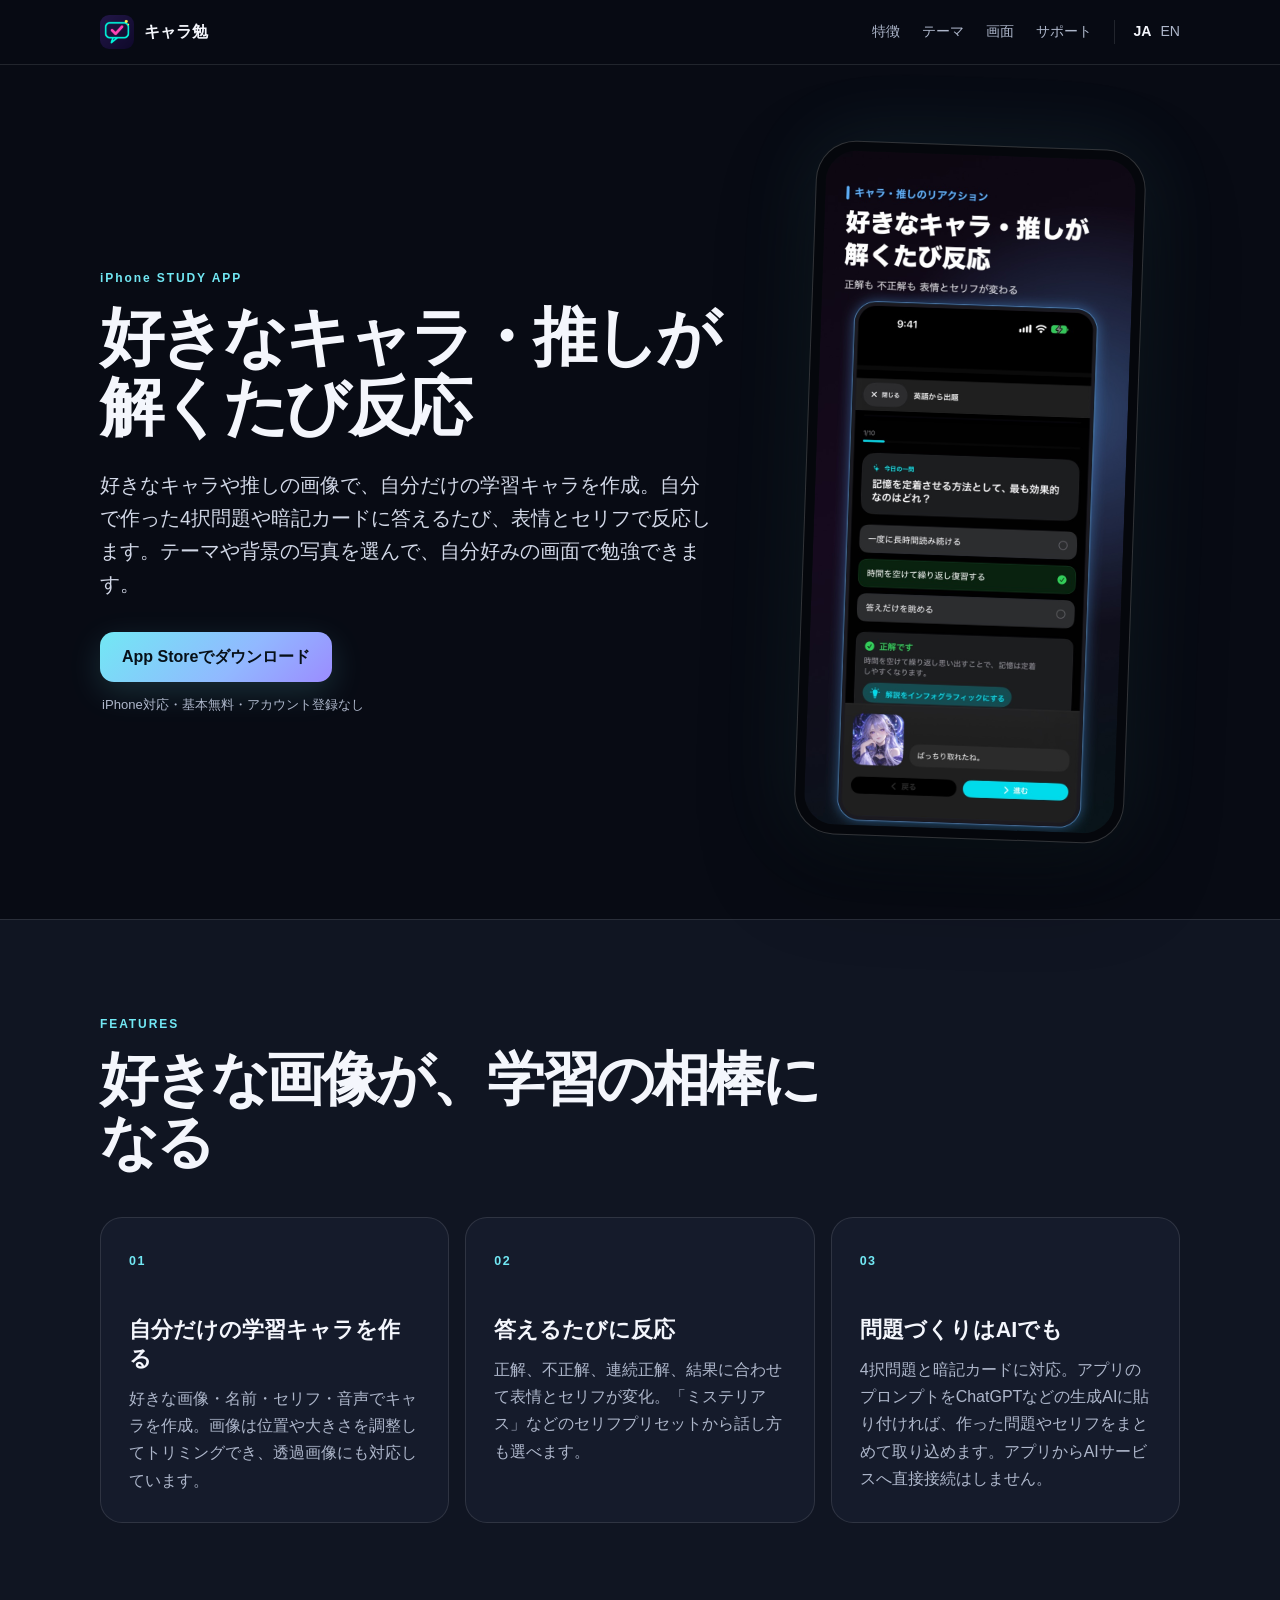
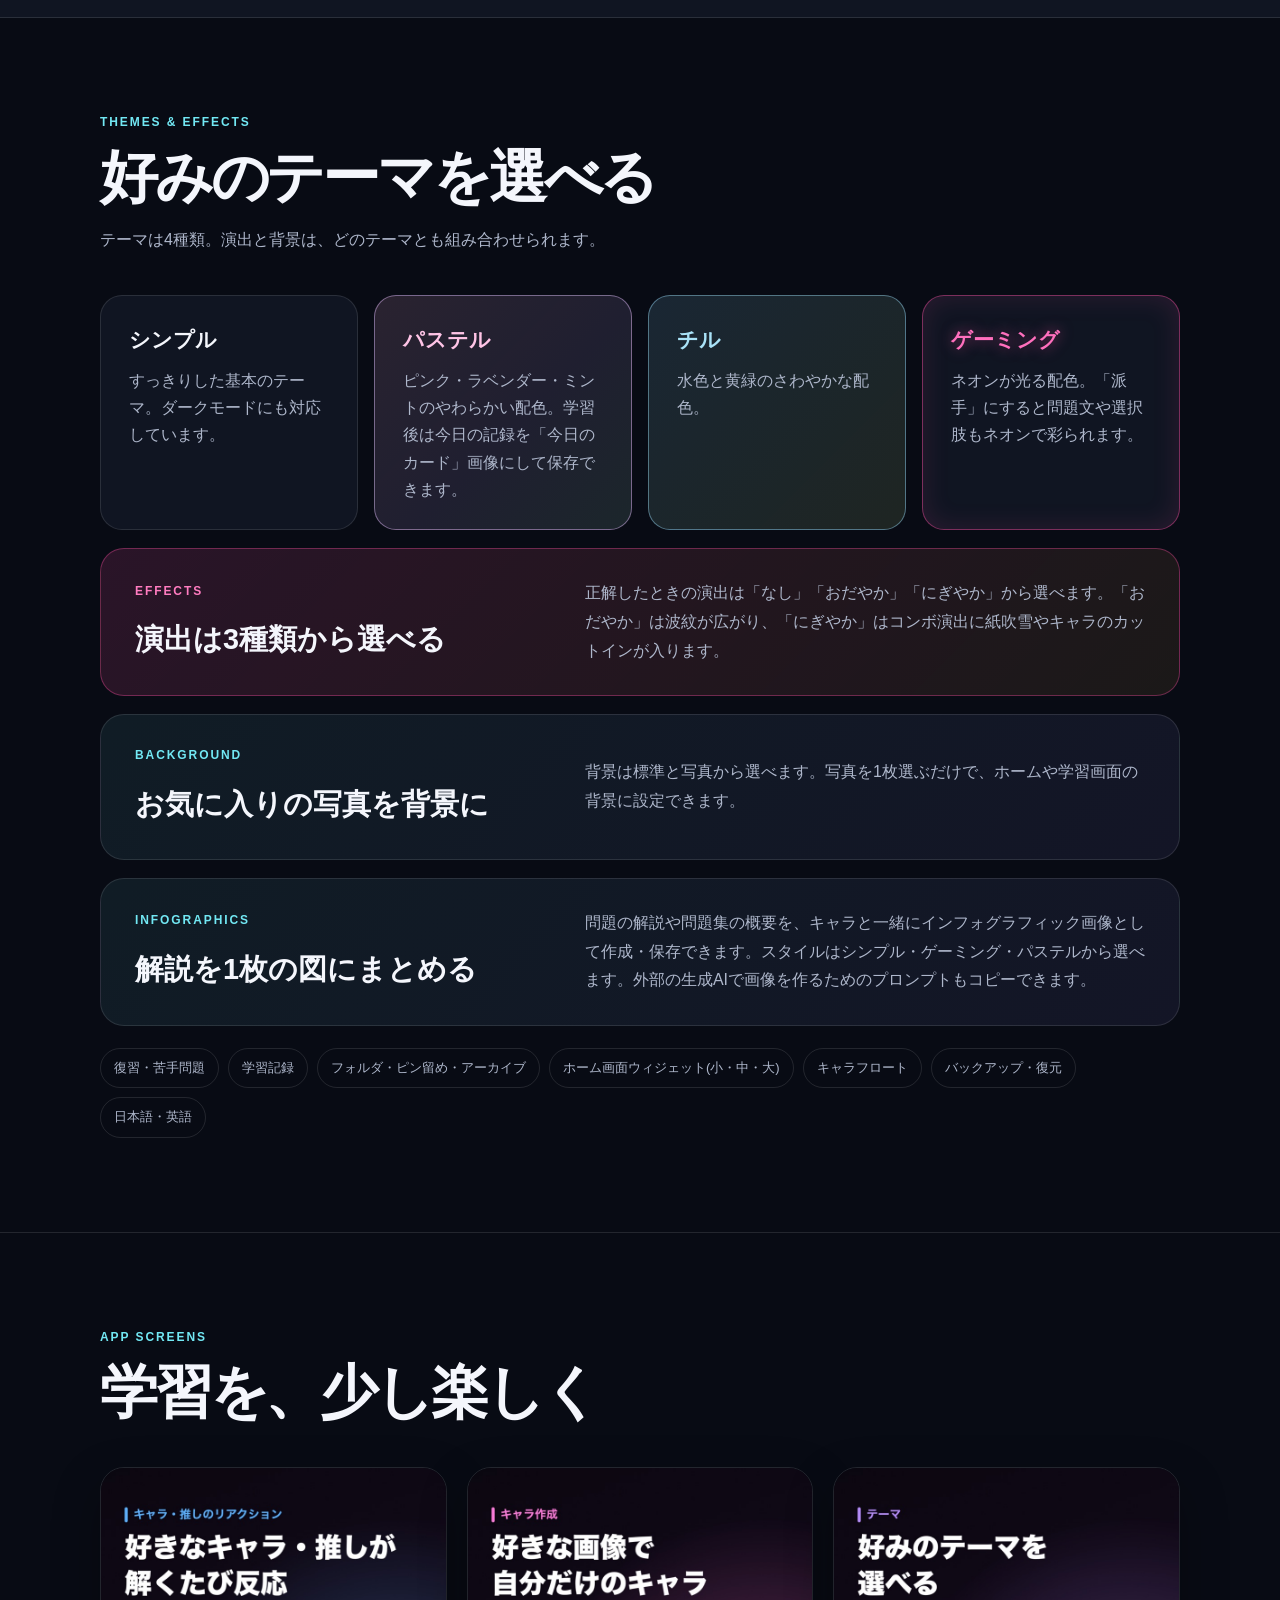
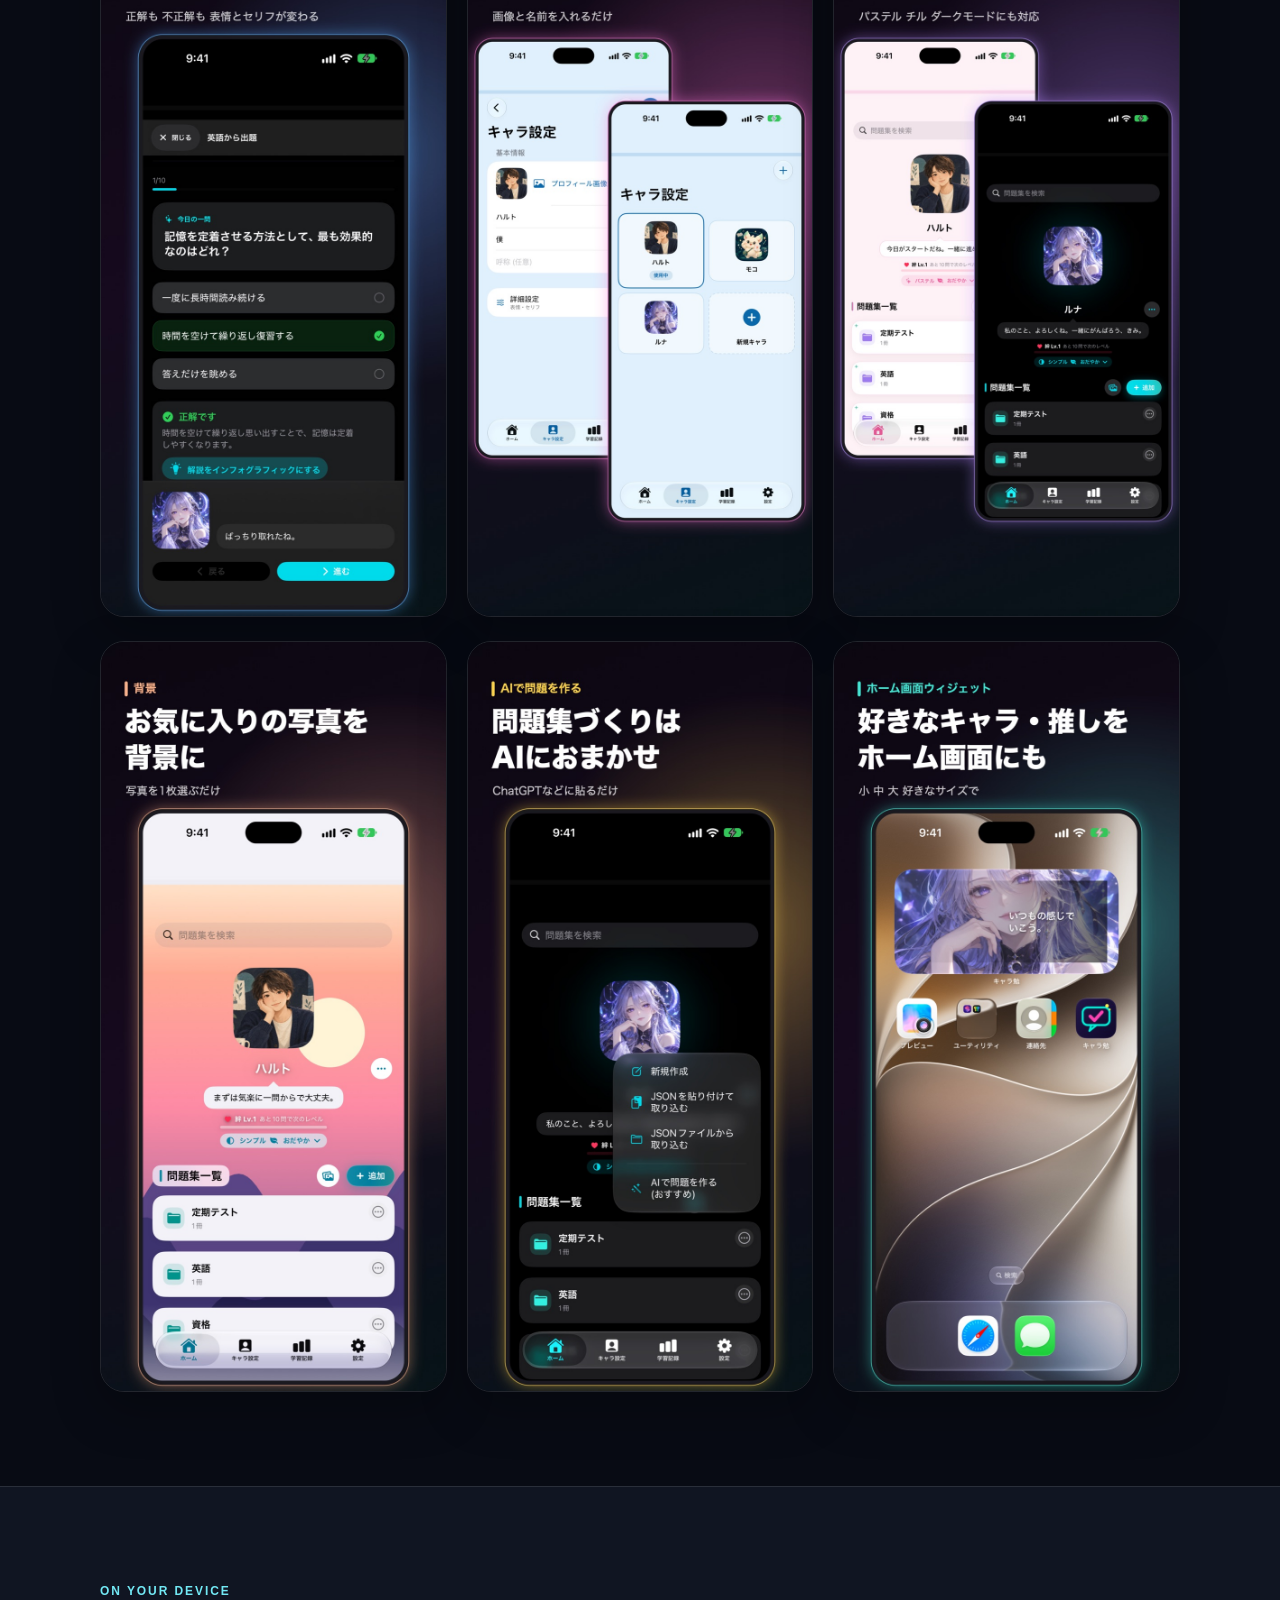
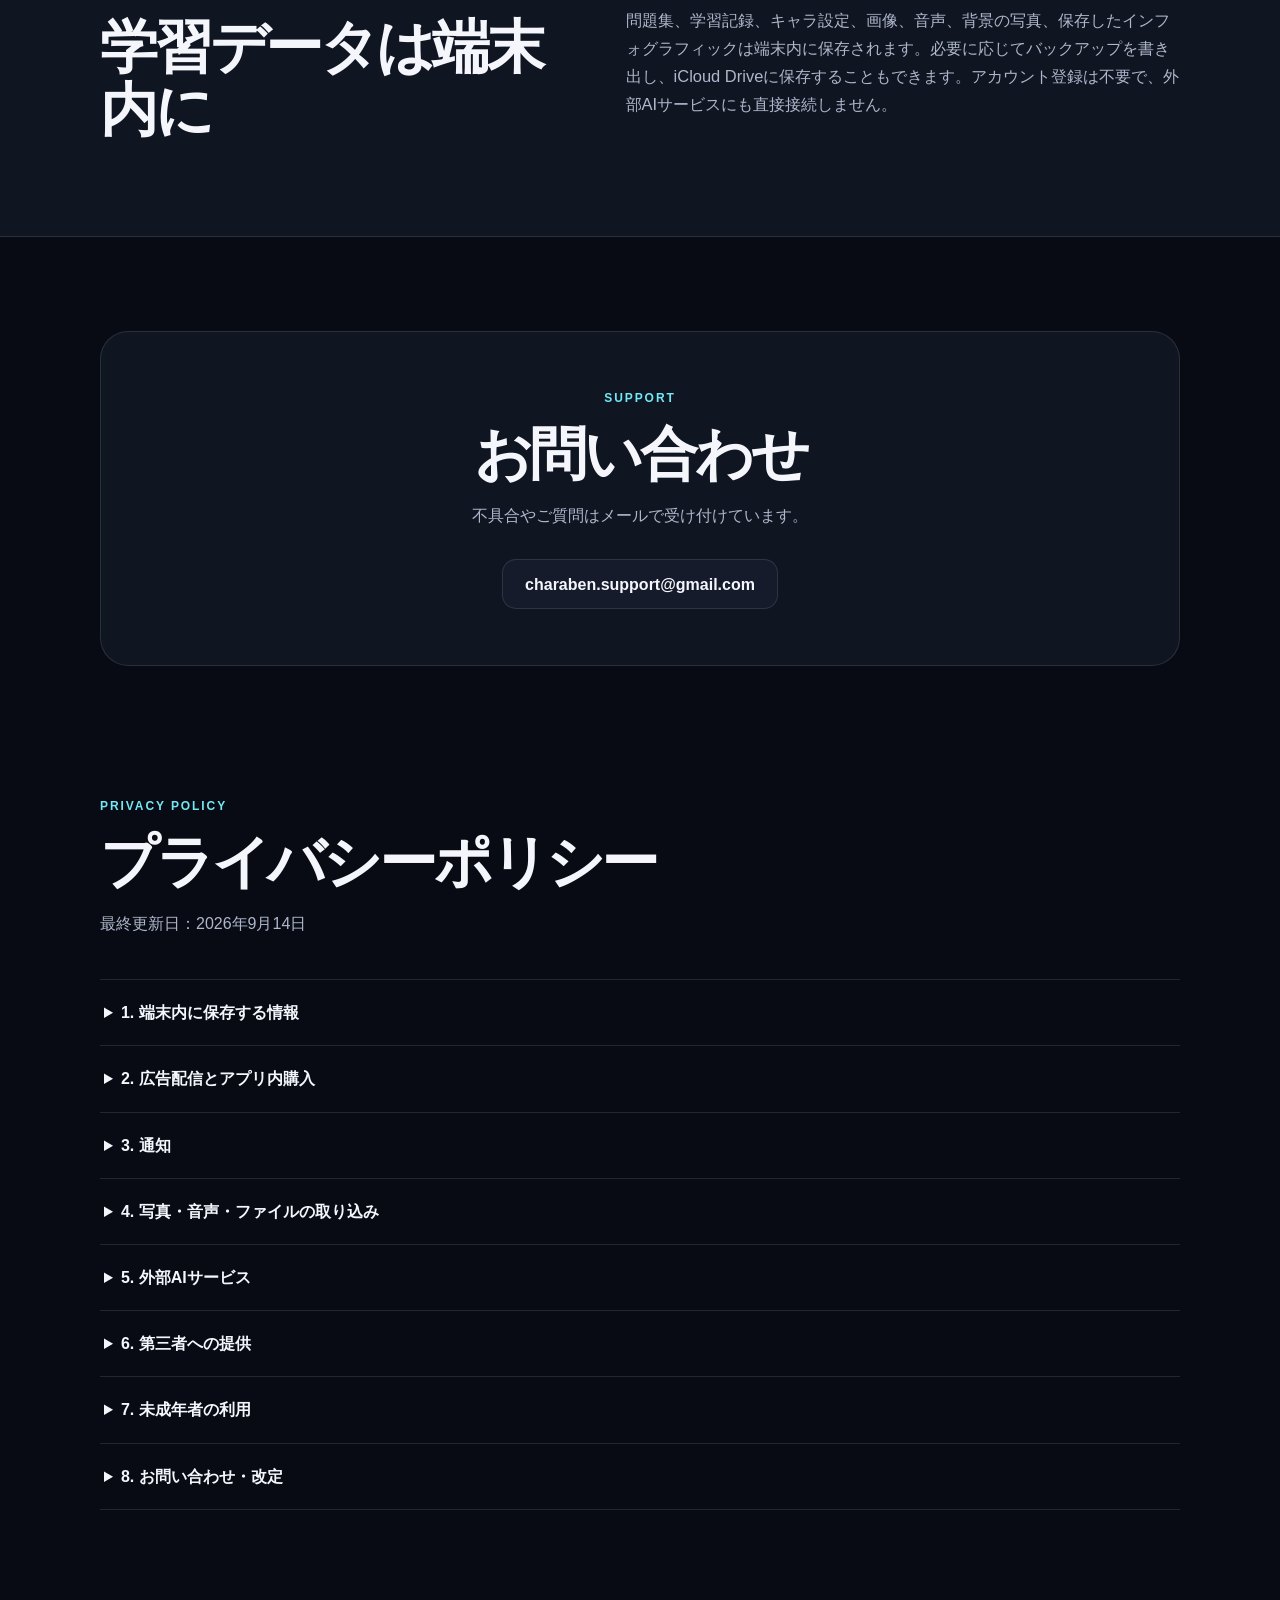
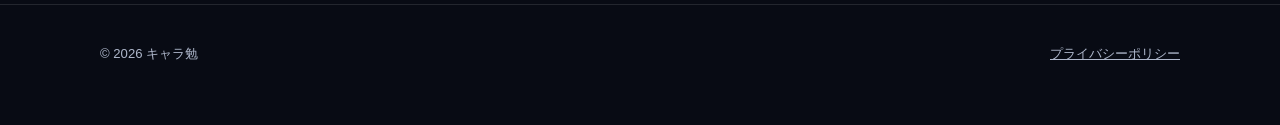
==== commit d3e0233b: "Update site for version 1.0.12 Themes (Simple, Pastel, Chill, Gaming), effect settings, photo backgr" ====
--- a/index.html
+++ b/index.html
@@ -3,11 +3,11 @@
 <head>
   <meta charset="utf-8">
   <meta name="viewport" content="width=device-width,initial-scale=1">
-  <meta name="description" content="キャラ勉は、好きなキャラ・推しの画像で自分だけの学習キャラを作り、自分の問題集を進められるiPhone学習アプリです。見た目はシンプル・ゲーミング・キラ勉の3種類、ドパ勉でコンボや紙吹雪の演出も。">
+  <meta name="description" content="キャラ勉は、好きなキャラ・推しの画像で自分だけの学習キャラを作り、自分の問題集を進められるiPhone学習アプリです。テーマや背景の写真を選んで、自分好みの画面で勉強できます。">
   <meta property="og:title" content="キャラ勉｜好きなキャラ・推しが解くたび反応">
-  <meta property="og:description" content="好きなキャラや推しの画像で、自分だけの学習キャラを作成。解くたびに表情とセリフで反応し、ドパ勉をオンにすれば、コンボや紙吹雪の演出が加わります。">
+  <meta property="og:description" content="好きなキャラや推しの画像で、自分だけの学習キャラを作成。解くたびに表情とセリフで応えてくれます。テーマや背景の写真を選んで、自分好みの画面で勉強できます。">
   <meta property="og:type" content="website">
-  <meta property="og:image" content="https://charaben-app.github.io/assets/v1011-ja-01-reaction.jpg">
+  <meta property="og:image" content="https://charaben-app.github.io/assets/v1012-ja-01-reaction.jpg">
   <meta name="twitter:card" content="summary_large_image">
   <title>キャラ勉｜好きなキャラ・推しが解くたび反応</title>
   <script>
@@ -40,7 +40,7 @@
   <header class="site-header">
     <nav class="nav shell" aria-label="メインナビゲーション">
       <a class="brand" href="#top"><img src="assets/app-icon.png" alt=""><span>キャラ勉</span></a>
-      <div class="nav-links"><a href="#features">特徴</a><a href="#looks">見た目</a><a href="#screens">画面</a><a href="#support">サポート</a><div class="lang" aria-label="言語選択"><a href="./" aria-current="page">JA</a><a href="en/" lang="en">EN</a></div></div>
+      <div class="nav-links"><a href="#features">特徴</a><a href="#looks">テーマ</a><a href="#screens">画面</a><a href="#support">サポート</a><div class="lang" aria-label="言語選択"><a href="./" aria-current="page">JA</a><a href="en/" lang="en">EN</a></div></div>
     </nav>
   </header>
   <main id="main">
@@ -48,11 +48,11 @@
       <div class="hero-copy">
         <p class="eyebrow">iPhone STUDY APP</p>
         <h1><span class="keep-line">好きなキャラ・推しが</span><br>解くたび反応</h1>
-        <p class="lead">好きなキャラや推しの画像で、自分だけの学習キャラを作成。自分で作った4択問題や暗記カードに答えるたび、表情とセリフで反応します。ドパ勉をオンにすれば、コンボや紙吹雪の演出が加わります。</p>
+        <p class="lead">好きなキャラや推しの画像で、自分だけの学習キャラを作成。自分で作った4択問題や暗記カードに答えるたび、表情とセリフで反応します。テーマや背景の写真を選んで、自分好みの画面で勉強できます。</p>
         <div class="actions"><a class="button" href="https://apps.apple.com/jp/app/id6791627723">App Storeでダウンロード</a></div>
         <p class="availability">iPhone対応・基本無料・アカウント登録なし</p>
       </div>
-      <div class="hero-visual"><div class="phone"><img src="assets/v1011-ja-01-reaction.jpg" alt="正解するとキャラがCOMBO演出とセリフで反応するキャラ勉の学習画面"></div></div>
+      <div class="hero-visual"><div class="phone"><img src="assets/v1012-ja-01-reaction.jpg" alt="正解するとキャラが表情とセリフで反応するキャラ勉の学習画面"></div></div>
     </section>
 
     <section class="features" id="features">
@@ -68,14 +68,16 @@
 
     <section class="looks" id="looks">
       <div class="shell">
-        <div class="section-head"><p class="eyebrow">LOOKS &amp; DOPA STUDY</p><h2>見た目は3種類から選べる</h2><p>好みの見た目を選んで、ドパ勉のオン・オフはどの見た目とも組み合わせられます。</p></div>
+        <div class="section-head"><p class="eyebrow">THEMES &amp; EFFECTS</p><h2>好みのテーマを選べる</h2><p>テーマは4種類。演出と背景は、どのテーマとも組み合わせられます。</p></div>
         <div class="look-grid">
-          <article class="look look-simple"><h3>シンプル</h3><p>演出を控えめにした、落ち着いた見た目。</p></article>
-          <article class="look look-gaming"><h3>ゲーミング</h3><p>COMBOや外枠にネオン演出。「派手」にすると問題文や選択肢もネオンで彩られます。</p></article>
-          <article class="look look-kira"><h3>キラ勉</h3><p>ピンク・ラベンダー・ミントのパステル配色にキラキラ飾り。学習後は今日の記録を「キラ勉カード」画像にして保存できます。</p></article>
+          <article class="look look-simple"><h3>シンプル</h3><p>すっきりした基本のテーマ。ダークモードにも対応しています。</p></article>
+          <article class="look look-pastel"><h3>パステル</h3><p>ピンク・ラベンダー・ミントのやわらかい配色。学習後は今日の記録を「今日のカード」画像にして保存できます。</p></article>
+          <article class="look look-chill"><h3>チル</h3><p>水色と黄緑のさわやかな配色。</p></article>
+          <article class="look look-gaming"><h3>ゲーミング</h3><p>ネオンが光る配色。「派手」にすると問題文や選択肢もネオンで彩られます。</p></article>
         </div>
-        <article class="dopa-card"><div><p class="eyebrow">ドパ勉</p><h3>正解するたび、演出が広がる</h3></div><p>ドパ勉をオンにすると、正解するたびにコンボ演出が出て、連続正解でどんどん派手に。紙吹雪やキャラのカットインが入り、キャラのリアクションも大きくなります。</p></article>
-        <article class="infographic-feature"><div><p class="eyebrow">INFOGRAPHICS</p><h3>解説を1枚の図にまとめる</h3></div><p>問題の解説や問題集の概要を、キャラと一緒にインフォグラフィック画像として作成・保存できます。スタイルはシンプル・ゲーミング・キラ勉から選べます。外部の生成AIで画像を作るためのプロンプトもコピーできます。</p></article>
+        <article class="effects-card"><div><p class="eyebrow">EFFECTS</p><h3>演出は3種類から選べる</h3></div><p>正解したときの演出は「なし」「おだやか」「にぎやか」から選べます。「おだやか」は波紋が広がり、「にぎやか」はコンボ演出に紙吹雪やキャラのカットインが入ります。</p></article>
+        <article class="infographic-feature"><div><p class="eyebrow">BACKGROUND</p><h3>お気に入りの写真を背景に</h3></div><p>背景は標準と写真から選べます。写真を1枚選ぶだけで、ホームや学習画面の背景に設定できます。</p></article>
+        <article class="infographic-feature"><div><p class="eyebrow">INFOGRAPHICS</p><h3>解説を1枚の図にまとめる</h3></div><p>問題の解説や問題集の概要を、キャラと一緒にインフォグラフィック画像として作成・保存できます。スタイルはシンプル・ゲーミング・パステルから選べます。外部の生成AIで画像を作るためのプロンプトもコピーできます。</p></article>
         <div class="more-features" aria-label="その他の機能"><span>復習・苦手問題</span><span>学習記録</span><span>フォルダ・ピン留め・アーカイブ</span><span>ホーム画面ウィジェット(小・中・大)</span><span>キャラフロート</span><span>バックアップ・復元</span><span>日本語・英語</span></div>
       </div>
     </section>
@@ -84,17 +86,17 @@
       <div class="shell">
         <div class="section-head"><p class="eyebrow">APP SCREENS</p><h2>学習を、少し楽しく</h2></div>
         <div class="shots">
-          <img src="assets/v1011-ja-01-reaction.jpg" alt="好きなキャラ・推しが解くたび反応する学習画面" loading="lazy">
-          <img src="assets/v1011-ja-02-looks.jpg" alt="ゲーミングとキラ勉の見た目を並べた画面" loading="lazy">
-          <img src="assets/v1011-ja-03-ai.jpg" alt="AIで作った問題を取り込む画面" loading="lazy">
-          <img src="assets/v1011-ja-04-infographic.jpg" alt="解説をインフォグラフィックにまとめる画面" loading="lazy">
-          <img src="assets/v1011-ja-05-long-question.jpg" alt="長い問題文も読みやすい学習画面" loading="lazy">
-          <img src="assets/v1011-ja-06-widget.jpg" alt="キャラを表示できるホーム画面ウィジェット" loading="lazy">
+          <img src="assets/v1012-ja-01-reaction.jpg" alt="好きなキャラ・推しが解くたび反応する学習画面" loading="lazy">
+          <img src="assets/v1012-ja-02-character.jpg" alt="好きな画像と名前で自分だけのキャラを作る画面" loading="lazy">
+          <img src="assets/v1012-ja-03-looks.jpg" alt="好みのテーマを選べるホーム画面" loading="lazy">
+          <img src="assets/v1012-ja-04-background.jpg" alt="お気に入りの写真を背景にしたホーム画面" loading="lazy">
+          <img src="assets/v1012-ja-05-ai.jpg" alt="AIで問題集を作るメニュー" loading="lazy">
+          <img src="assets/v1012-ja-06-widget.jpg" alt="キャラを表示できるホーム画面ウィジェット" loading="lazy">
         </div>
       </div>
     </section>
 
-    <section class="local-data"><div class="shell local-card"><div><p class="eyebrow">ON YOUR DEVICE</p><h2>学習データは端末内に</h2></div><p>問題集、学習記録、キャラ設定、画像、音声、保存したインフォグラフィックは端末内に保存されます。必要に応じてバックアップを書き出し、iCloud Driveに保存することもできます。アカウント登録は不要で、外部AIサービスにも直接接続しません。</p></div></section>
+    <section class="local-data"><div class="shell local-card"><div><p class="eyebrow">ON YOUR DEVICE</p><h2>学習データは端末内に</h2></div><p>問題集、学習記録、キャラ設定、画像、音声、背景の写真、保存したインフォグラフィックは端末内に保存されます。必要に応じてバックアップを書き出し、iCloud Driveに保存することもできます。アカウント登録は不要で、外部AIサービスにも直接接続しません。</p></div></section>
 
     <section id="support"><div class="shell support-card"><p class="eyebrow">SUPPORT</p><h2>お問い合わせ</h2><p>不具合やご質問はメールで受け付けています。</p><div class="actions"><a class="button secondary" href="mailto:charaben.support@gmail.com">charaben.support@gmail.com</a></div></div></section>
 
--- a/styles.css
+++ b/styles.css
@@ -126,23 +126,25 @@
 .feature p { margin: 0; color: var(--muted); }
 .more-features { display: flex; flex-wrap: wrap; gap: 9px; margin-top: 22px; }
 .more-features span { padding: 8px 13px; border: 1px solid var(--line); border-radius: 999px; color: var(--muted); font-size: .82rem; }
-.infographic-feature, .dopa-card { display: grid; grid-template-columns: minmax(0, .85fr) minmax(0, 1.15fr); align-items: center; gap: 36px; margin-top: 18px; padding: 30px 34px; border: 1px solid var(--line); border-radius: 24px; background: linear-gradient(135deg, rgba(114, 232, 244, .08), rgba(155, 140, 255, .08)); }
-.dopa-card { border-color: rgba(255, 79, 163, .35); background: linear-gradient(135deg, rgba(255, 79, 163, .14), rgba(255, 184, 77, .08)); }
-.dopa-card .eyebrow { color: #ff7cc0; }
-.dopa-card h3 { margin: 7px 0 0; font-size: clamp(1.3rem, 2.4vw, 1.8rem); }
-.dopa-card > p { margin: 0; color: var(--muted); line-height: 1.8; }
+.infographic-feature, .effects-card { display: grid; grid-template-columns: minmax(0, .85fr) minmax(0, 1.15fr); align-items: center; gap: 36px; margin-top: 18px; padding: 30px 34px; border: 1px solid var(--line); border-radius: 24px; background: linear-gradient(135deg, rgba(114, 232, 244, .08), rgba(155, 140, 255, .08)); }
+.effects-card { border-color: rgba(255, 79, 163, .35); background: linear-gradient(135deg, rgba(255, 79, 163, .14), rgba(255, 184, 77, .08)); }
+.effects-card .eyebrow { color: #ff7cc0; }
+.effects-card h3 { margin: 7px 0 0; font-size: clamp(1.3rem, 2.4vw, 1.8rem); }
+.effects-card > p { margin: 0; color: var(--muted); line-height: 1.8; }
 .infographic-feature h3 { margin: 7px 0 0; font-size: clamp(1.3rem, 2.4vw, 1.8rem); }
 .infographic-feature > p { margin: 0; color: var(--muted); line-height: 1.8; }
 
-.look-grid { display: grid; grid-template-columns: repeat(3, 1fr); gap: 16px; }
+.look-grid { display: grid; grid-template-columns: repeat(4, 1fr); gap: 16px; }
 .look { padding: 26px 28px; border: 1px solid var(--line); border-radius: 22px; background: var(--surface); }
 .look h3 { margin: 0 0 10px; font-size: 1.3rem; }
 .look p { margin: 0; color: var(--muted); }
 .look-simple h3 { color: var(--ink); }
 .look-gaming { border-color: rgba(255, 79, 163, .45); box-shadow: inset 0 0 28px rgba(255, 79, 163, .12); }
 .look-gaming h3 { color: #ff6fbd; text-shadow: 0 0 14px rgba(255, 79, 163, .6); }
-.look-kira { border-color: rgba(230, 190, 255, .45); background: linear-gradient(135deg, rgba(255, 182, 220, .14), rgba(200, 180, 255, .12) 55%, rgba(170, 240, 215, .12)); }
-.look-kira h3 { color: #ffc4e6; }
+.look-pastel { border-color: rgba(230, 190, 255, .45); background: linear-gradient(135deg, rgba(255, 182, 220, .14), rgba(200, 180, 255, .12) 55%, rgba(170, 240, 215, .12)); }
+.look-pastel h3 { color: #ffc4e6; }
+.look-chill { border-color: rgba(150, 215, 245, .45); background: linear-gradient(135deg, rgba(140, 210, 245, .14), rgba(190, 230, 140, .12)); }
+.look-chill h3 { color: #a9e2f7; }
 .looks { border-bottom: 1px solid var(--line); }
 
 .showcase { overflow: hidden; }
@@ -165,6 +167,10 @@
 
 footer { padding: 38px 0 60px; border-top: 1px solid var(--line); color: var(--muted); font-size: .82rem; }
 .footer-row { display: flex; justify-content: space-between; gap: 20px; }
+
+@media (max-width: 1040px) {
+  .look-grid { grid-template-columns: repeat(2, 1fr); }
+}
 
 @media (max-width: 800px) {
   .nav-links > a { display: none; }
@@ -176,7 +182,7 @@
   .hero .actions { justify-content: center; }
   .hero h1 { font-size: clamp(2.05rem, 9.2vw, 2.3rem); }
   .feature-grid, .look-grid { grid-template-columns: 1fr; }
-  .infographic-feature, .dopa-card { grid-template-columns: 1fr; gap: 12px; padding: 25px 22px; }
+  .infographic-feature, .effects-card { grid-template-columns: 1fr; gap: 12px; padding: 25px 22px; }
   .feature { min-height: auto; }
   .feature h3 { margin-top: 24px; }
   .shots { grid-template-columns: repeat(6, 74vw); overflow-x: auto; padding-bottom: 18px; scroll-snap-type: x mandatory; }
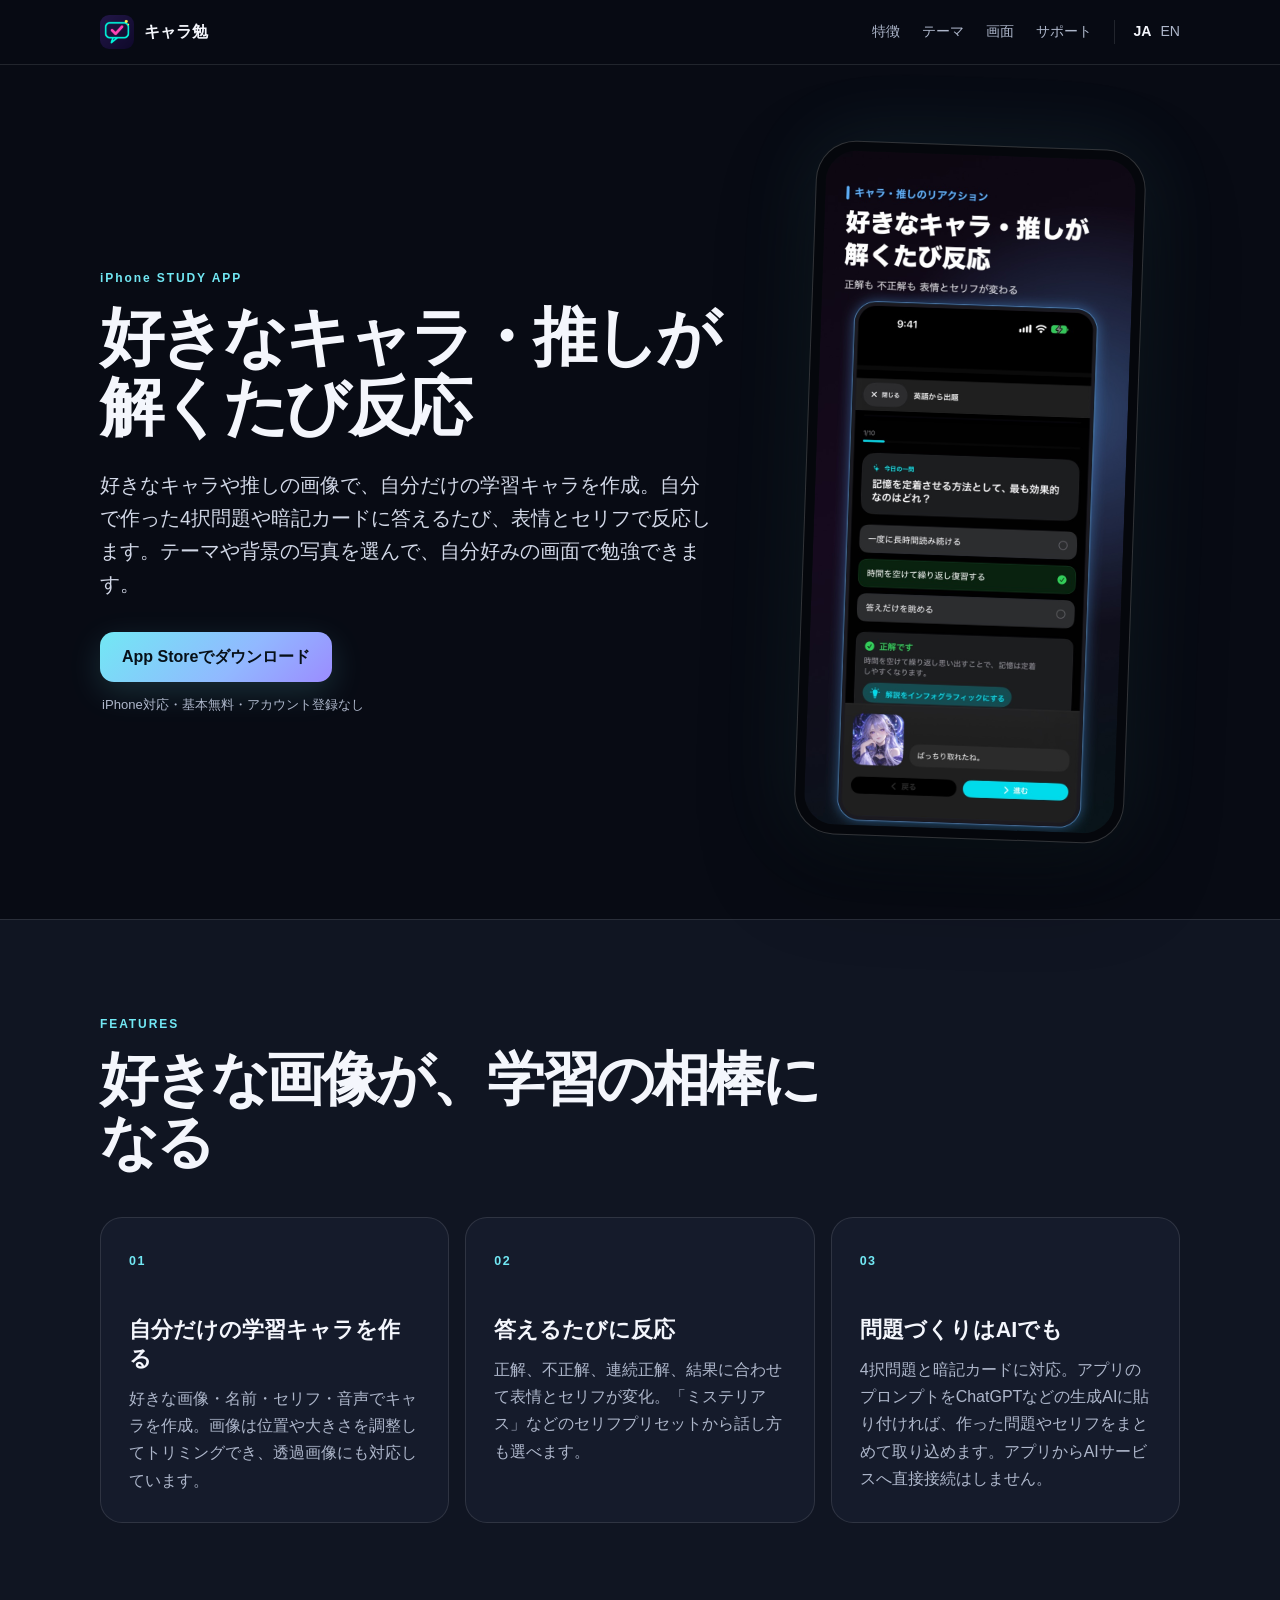
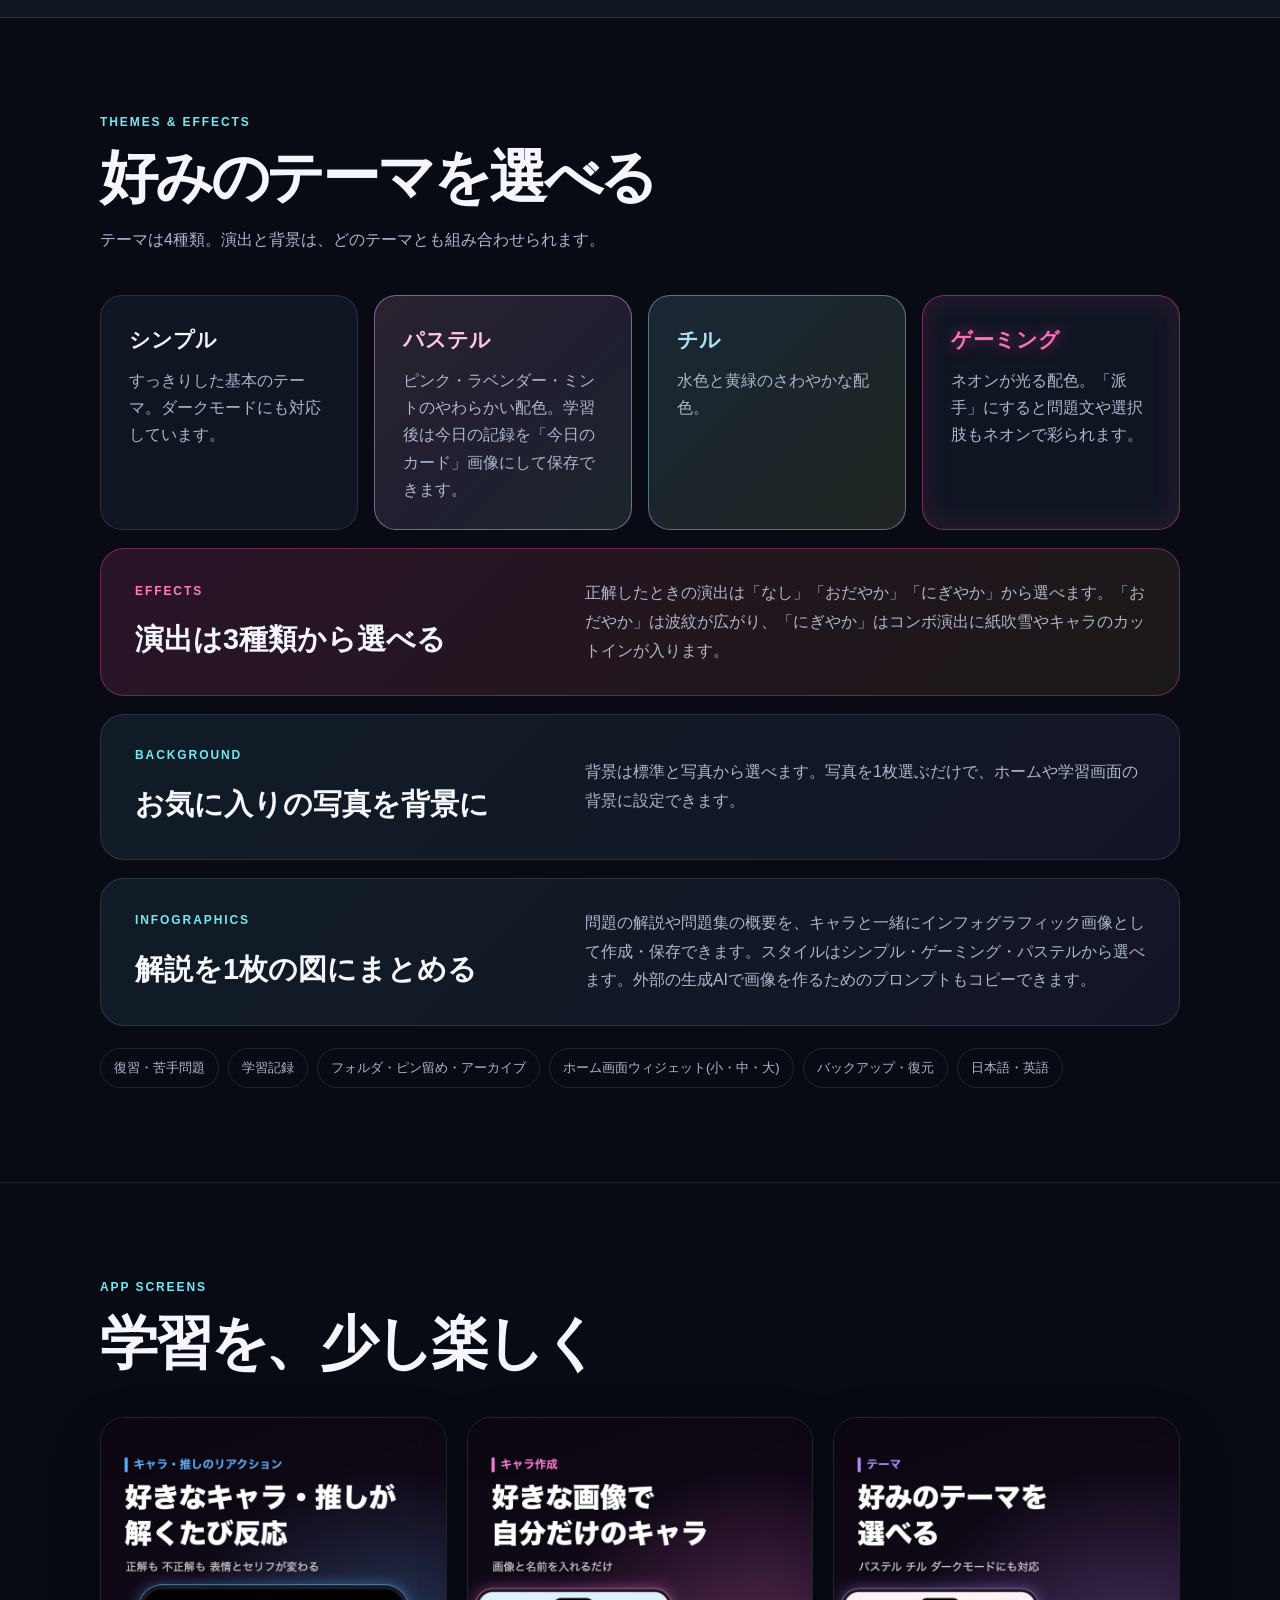
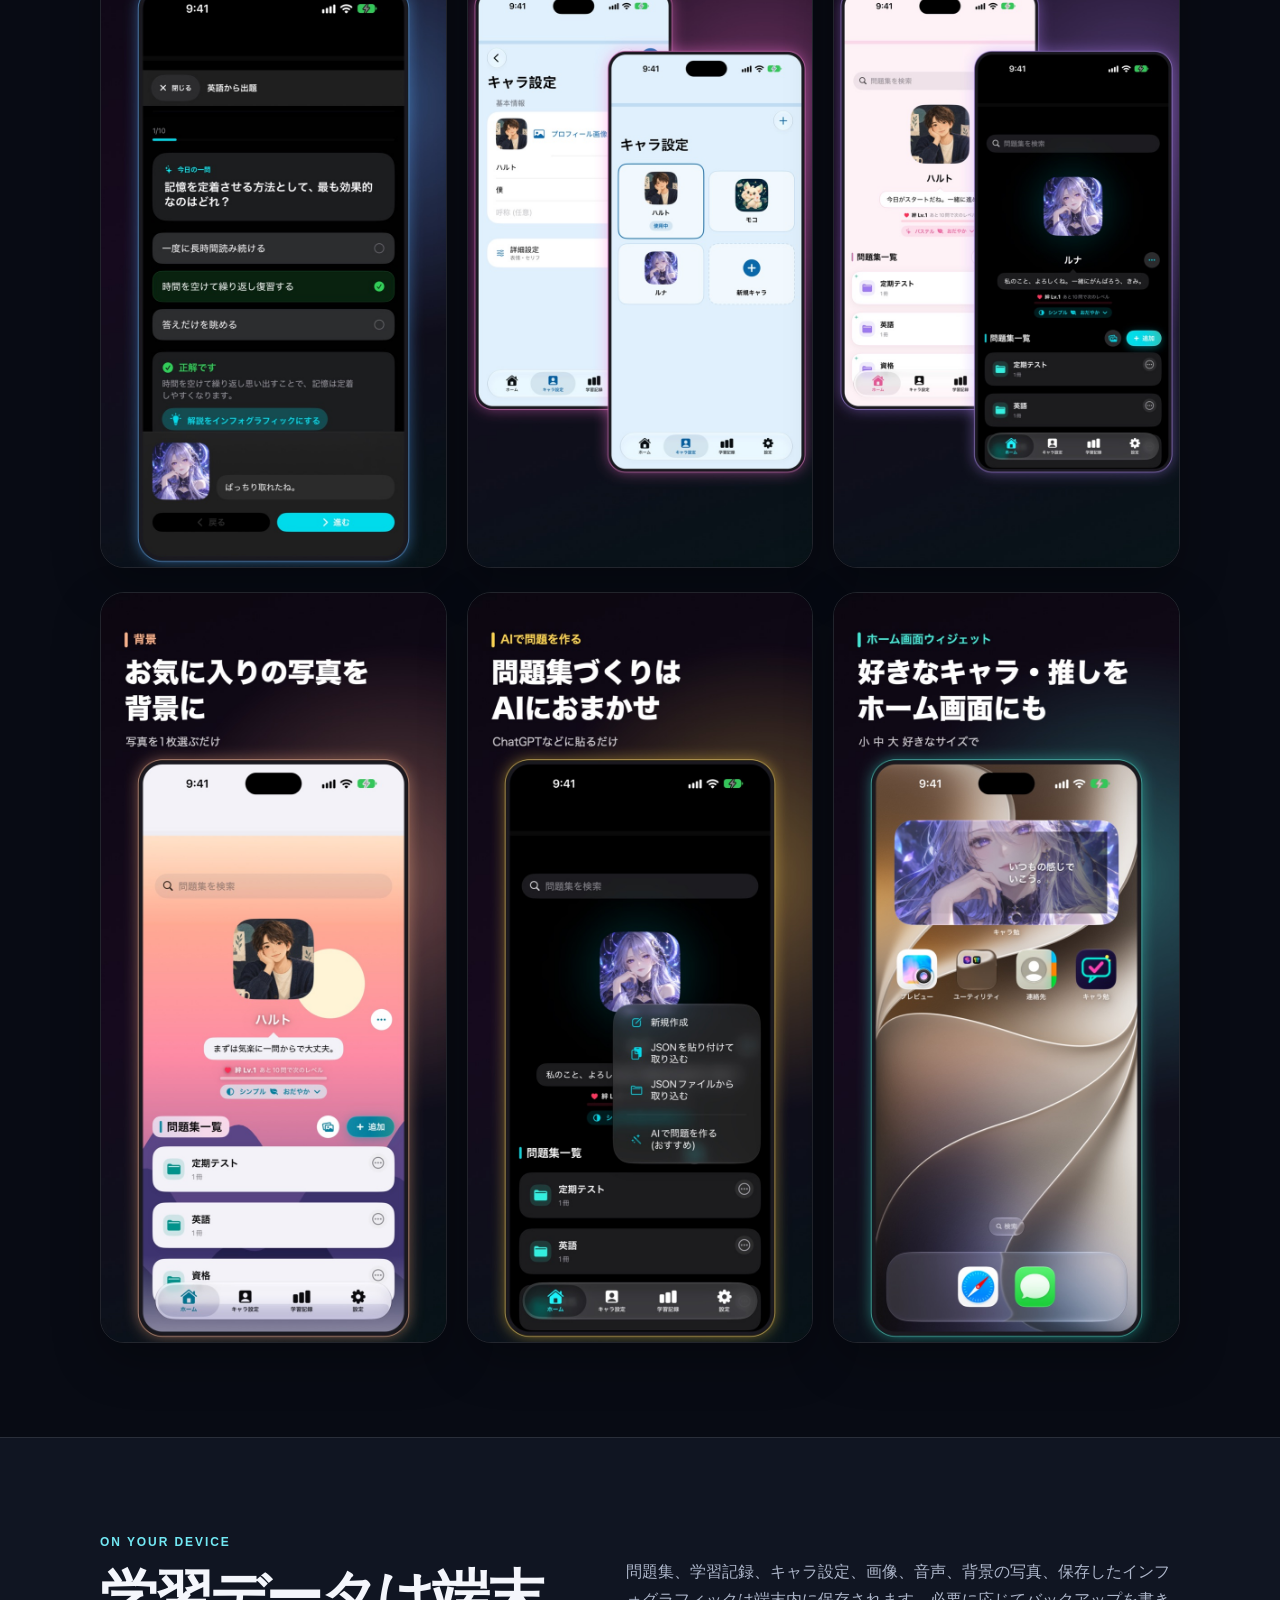
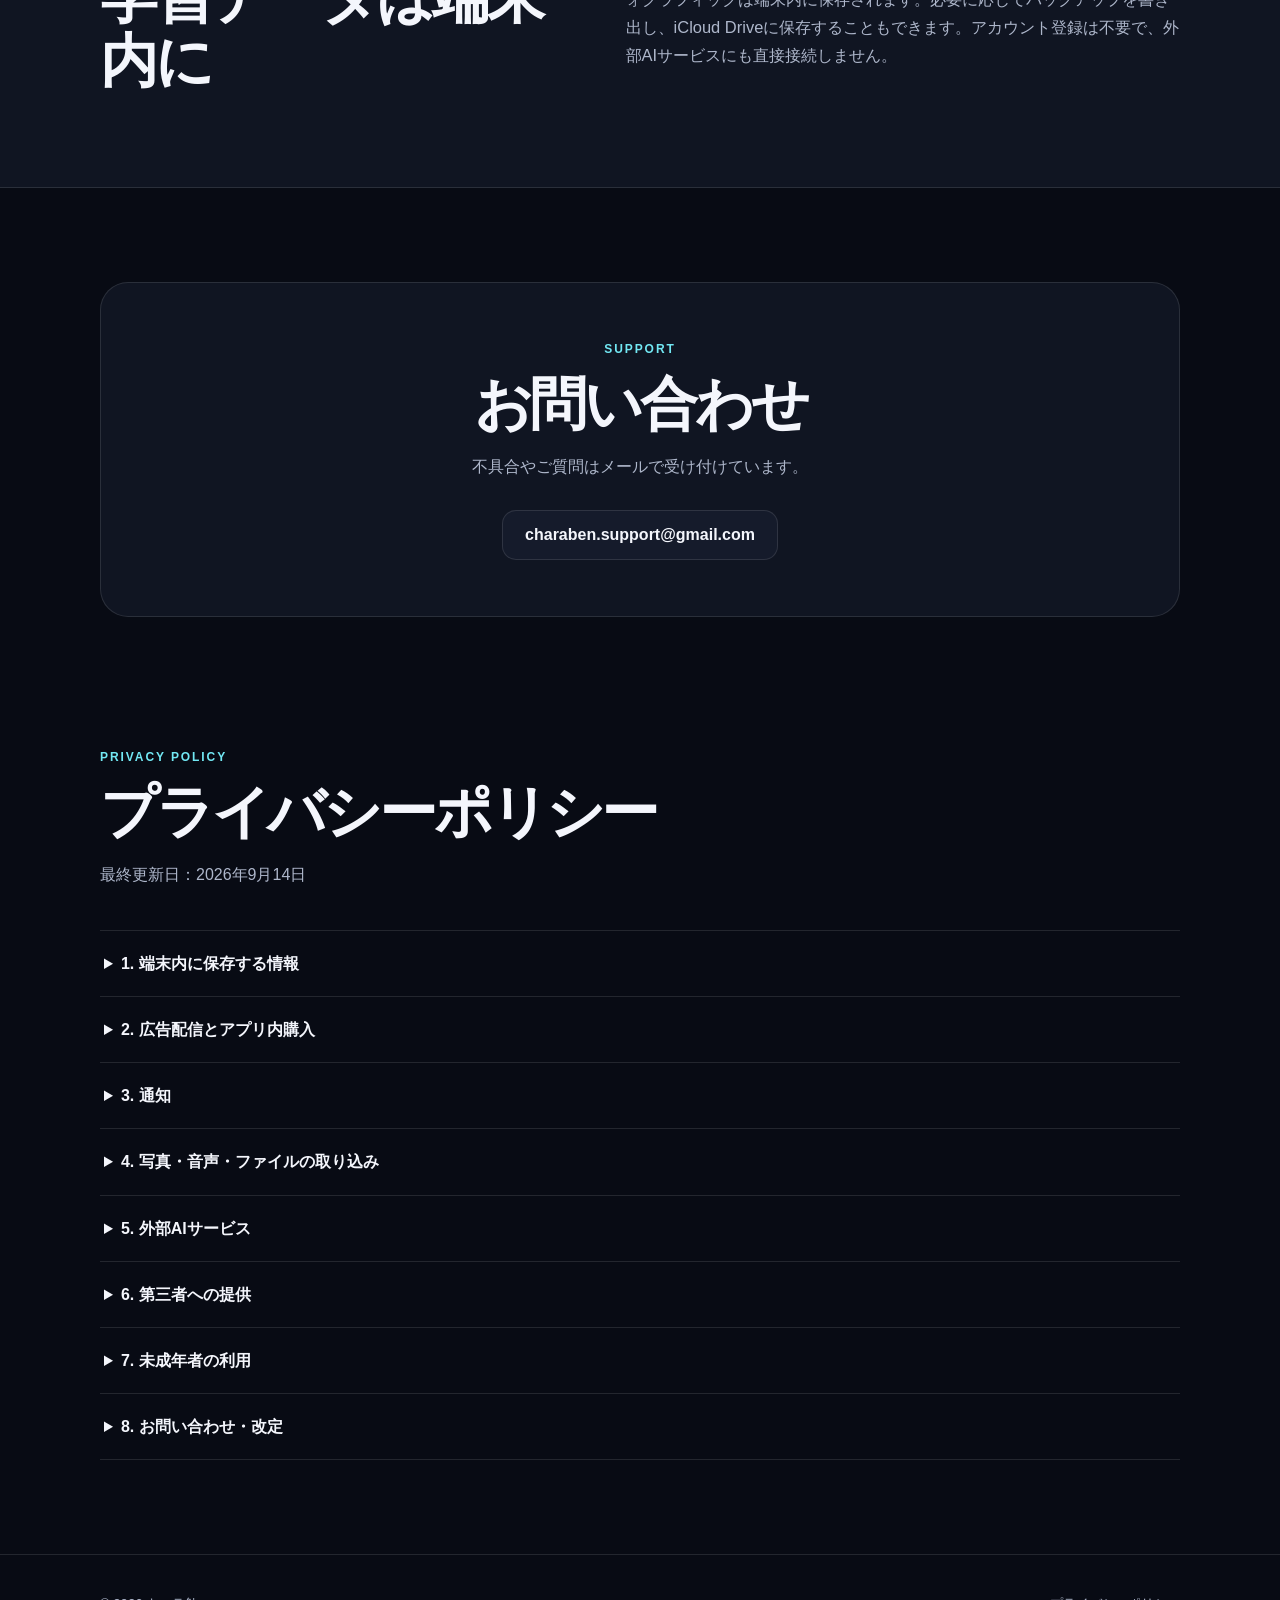
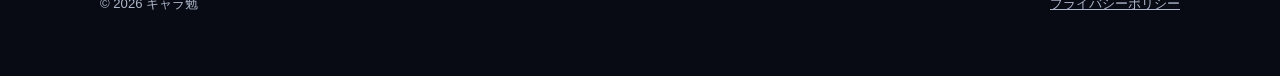
==== commit 7eab5ee6: "Remove Character Float from feature list" ====
--- a/index.html
+++ b/index.html
@@ -78,7 +78,7 @@
         <article class="effects-card"><div><p class="eyebrow">EFFECTS</p><h3>演出は3種類から選べる</h3></div><p>正解したときの演出は「なし」「おだやか」「にぎやか」から選べます。「おだやか」は波紋が広がり、「にぎやか」はコンボ演出に紙吹雪やキャラのカットインが入ります。</p></article>
         <article class="infographic-feature"><div><p class="eyebrow">BACKGROUND</p><h3>お気に入りの写真を背景に</h3></div><p>背景は標準と写真から選べます。写真を1枚選ぶだけで、ホームや学習画面の背景に設定できます。</p></article>
         <article class="infographic-feature"><div><p class="eyebrow">INFOGRAPHICS</p><h3>解説を1枚の図にまとめる</h3></div><p>問題の解説や問題集の概要を、キャラと一緒にインフォグラフィック画像として作成・保存できます。スタイルはシンプル・ゲーミング・パステルから選べます。外部の生成AIで画像を作るためのプロンプトもコピーできます。</p></article>
-        <div class="more-features" aria-label="その他の機能"><span>復習・苦手問題</span><span>学習記録</span><span>フォルダ・ピン留め・アーカイブ</span><span>ホーム画面ウィジェット(小・中・大)</span><span>キャラフロート</span><span>バックアップ・復元</span><span>日本語・英語</span></div>
+        <div class="more-features" aria-label="その他の機能"><span>復習・苦手問題</span><span>学習記録</span><span>フォルダ・ピン留め・アーカイブ</span><span>ホーム画面ウィジェット(小・中・大)</span><span>バックアップ・復元</span><span>日本語・英語</span></div>
       </div>
     </section>
 
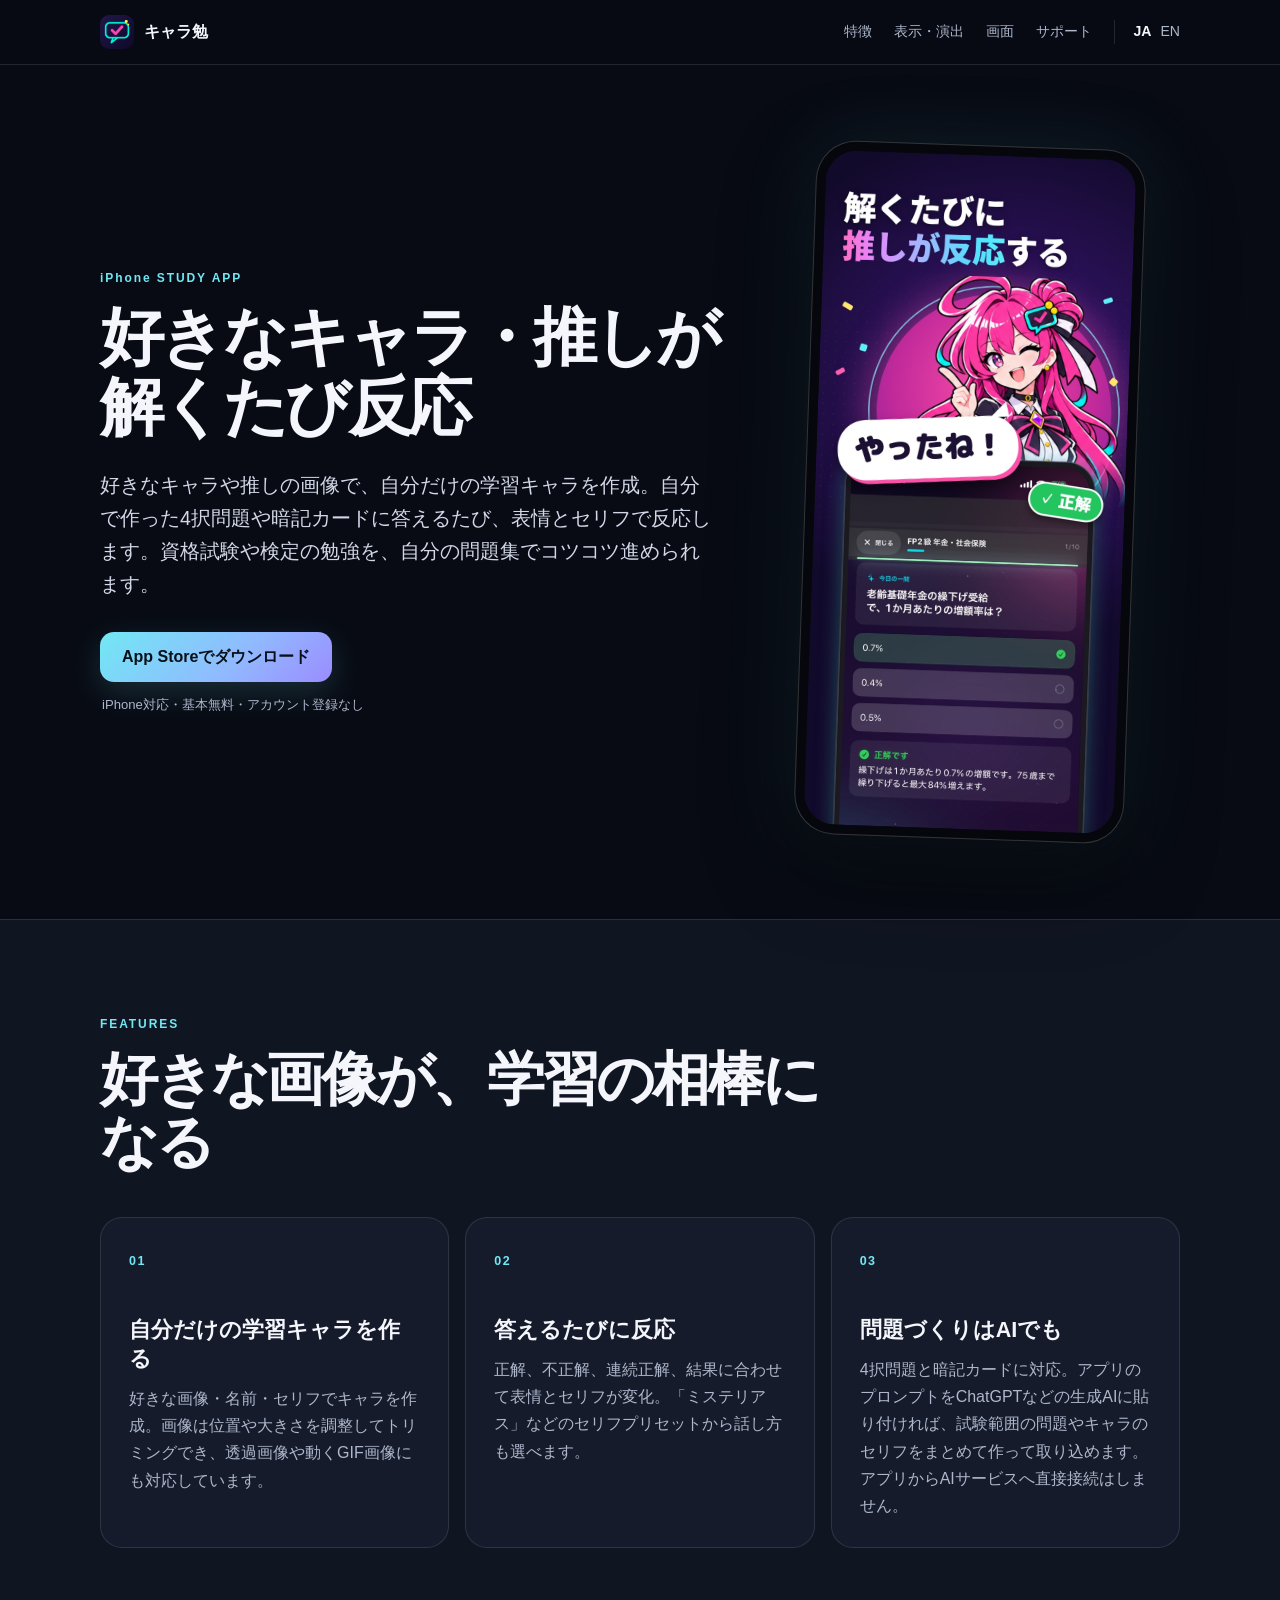
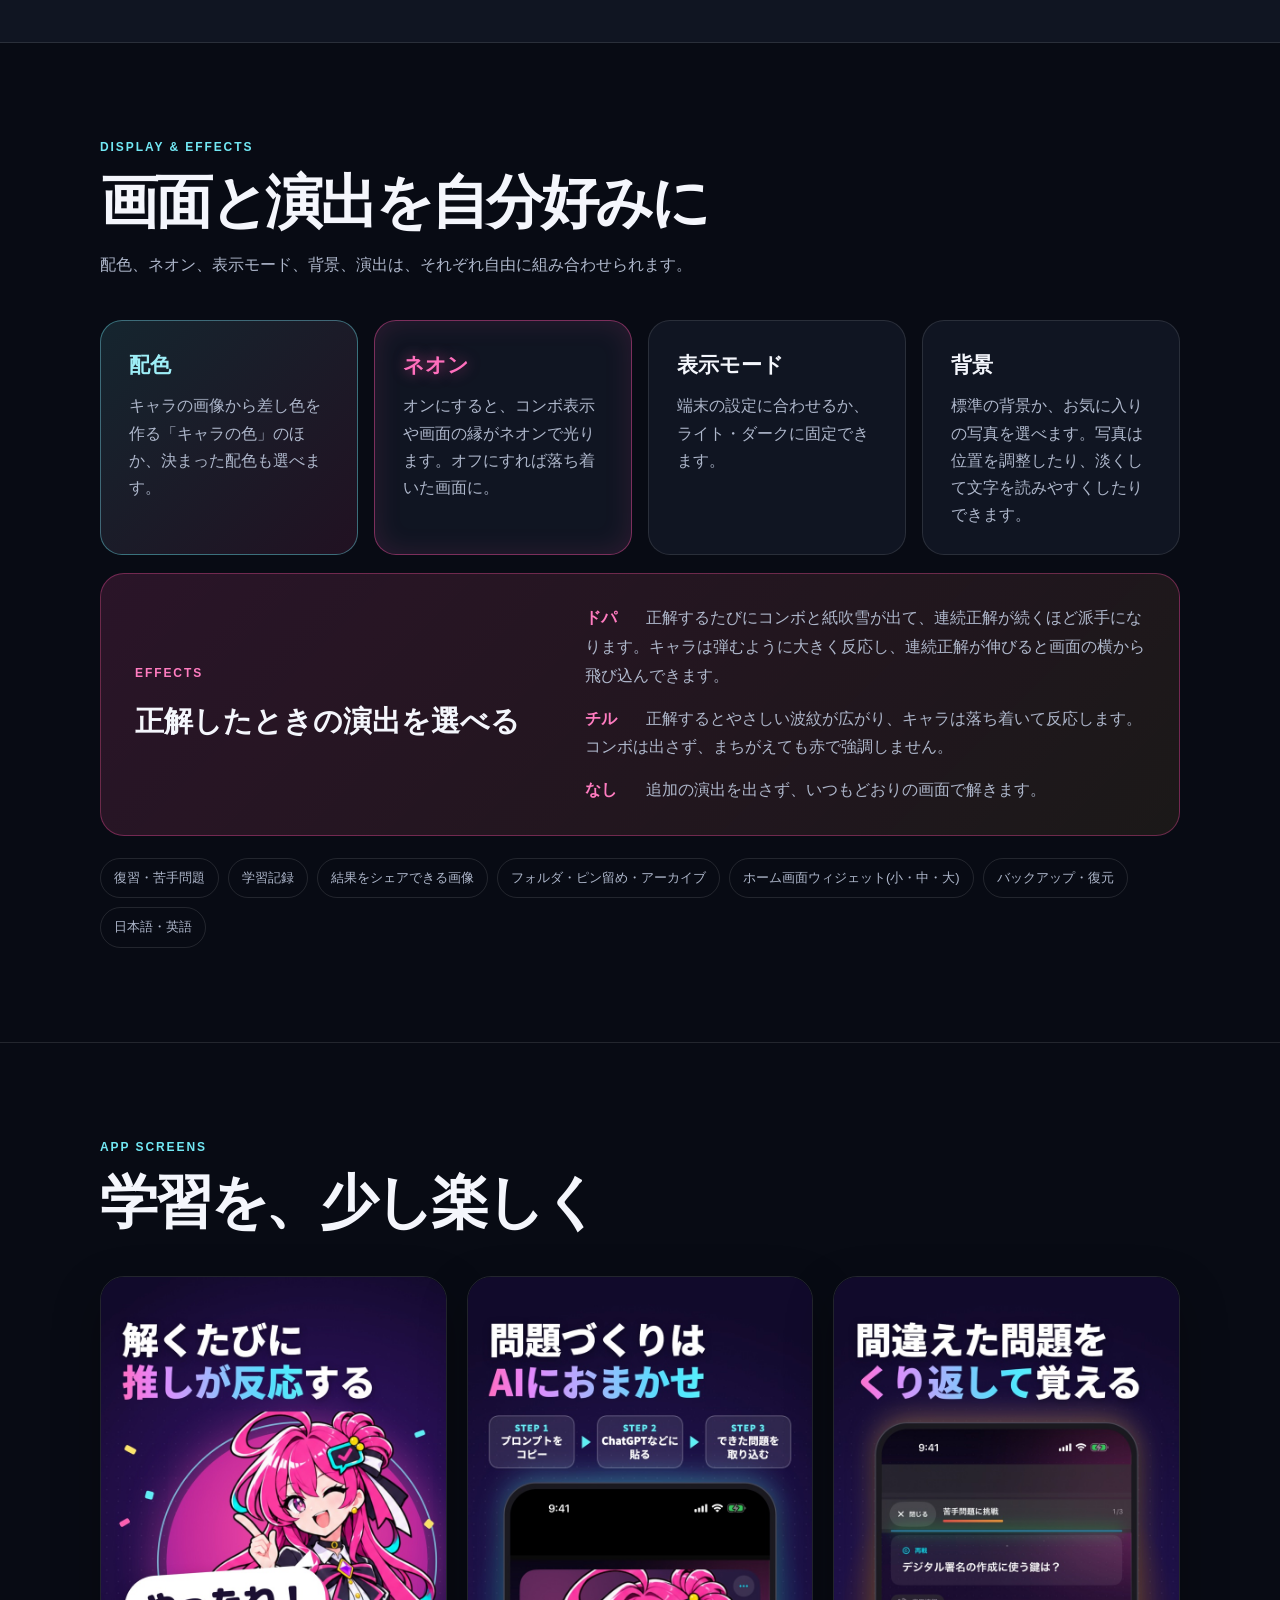
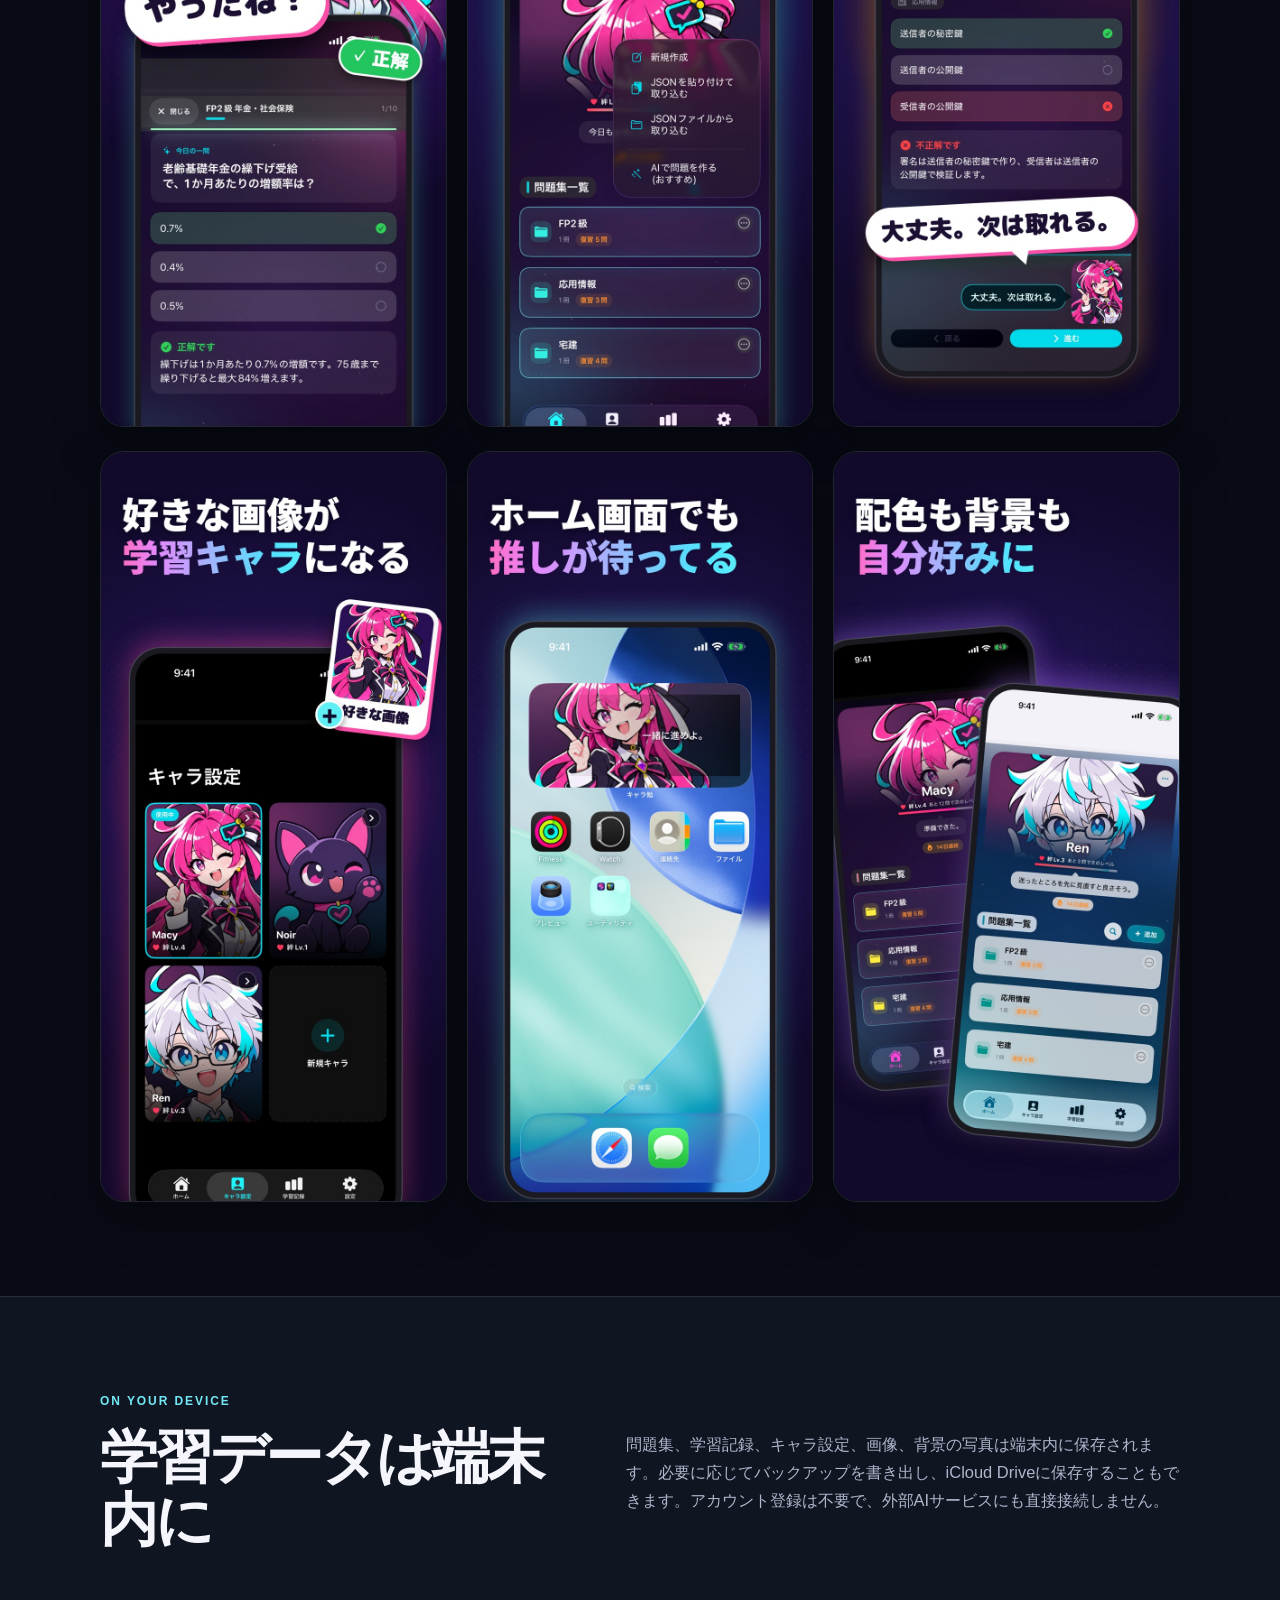
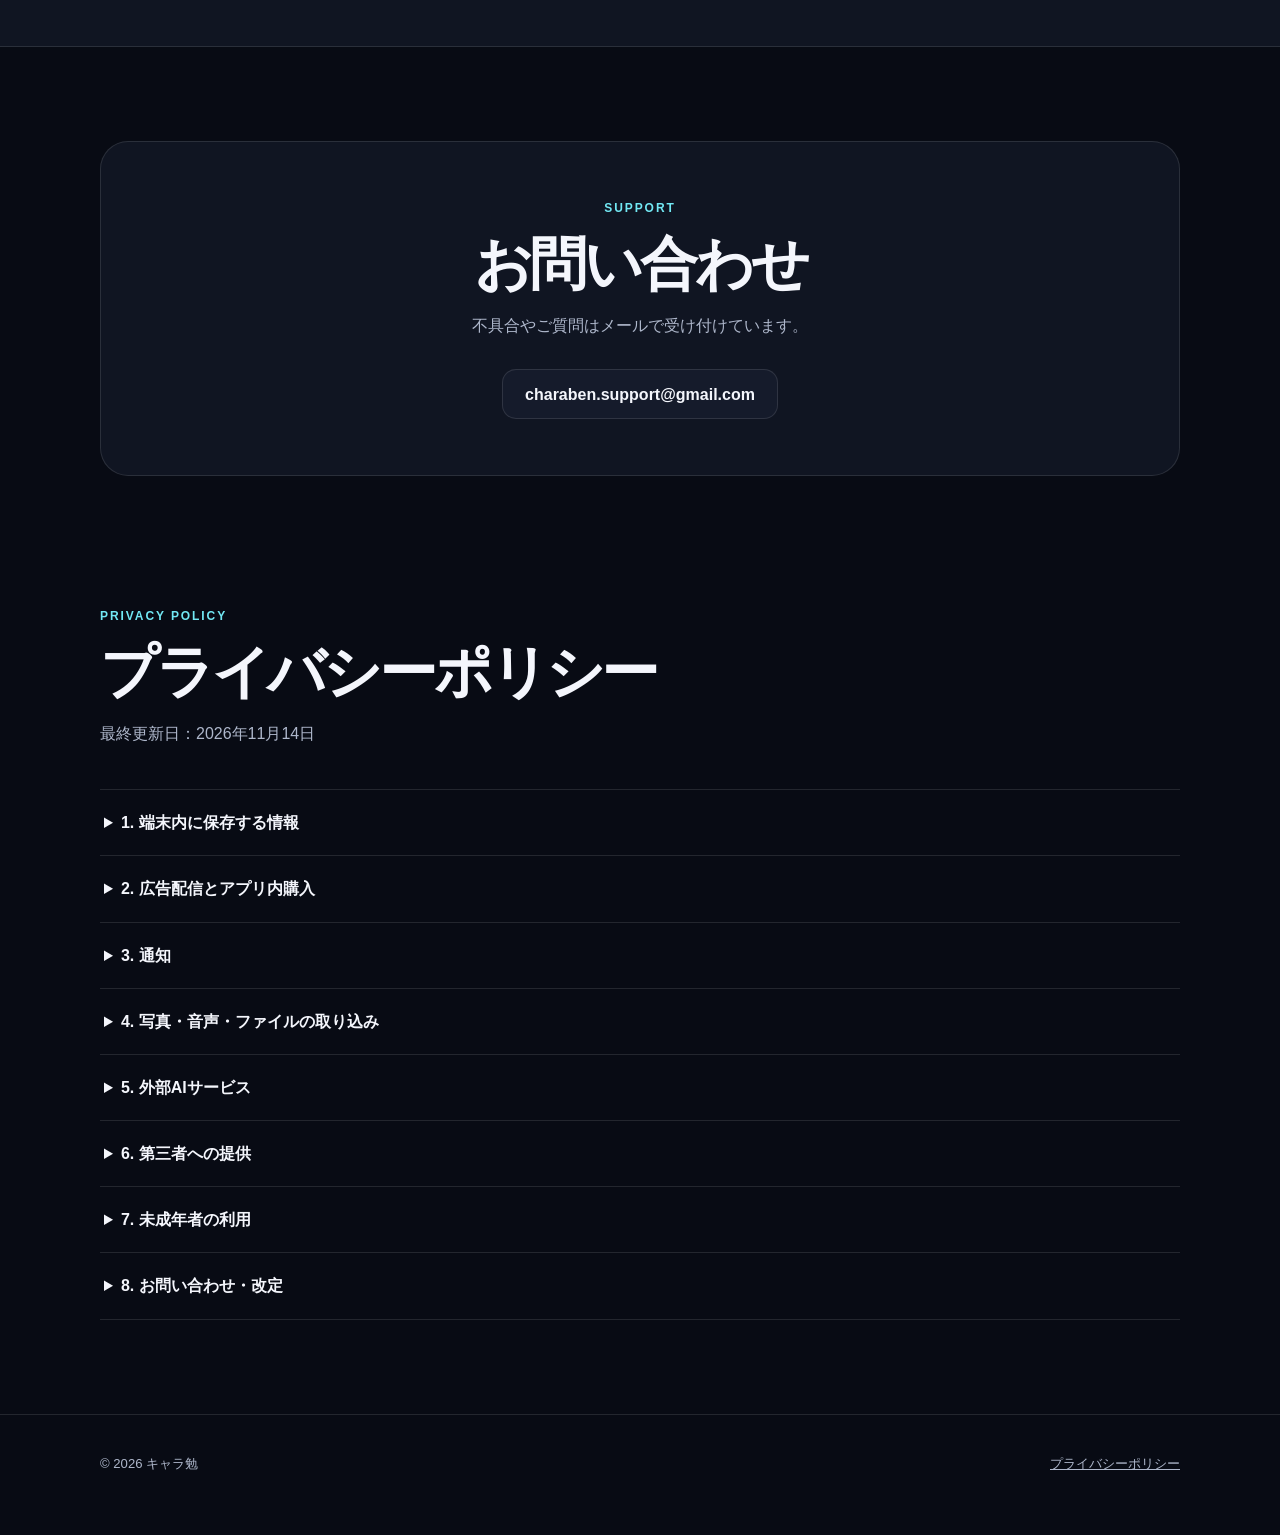
==== commit afe4257b: "Update site for the new display settings and Macy screenshots Co-Authored-By: Claude Opus 5.5 (1M co" ====
--- a/index.html
+++ b/index.html
@@ -3,11 +3,11 @@
 <head>
   <meta charset="utf-8">
   <meta name="viewport" content="width=device-width,initial-scale=1">
-  <meta name="description" content="キャラ勉は、好きなキャラ・推しの画像で自分だけの学習キャラを作り、自分の問題集を進められるiPhone学習アプリです。テーマや背景の写真を選んで、自分好みの画面で勉強できます。">
+  <meta name="description" content="キャラ勉は、好きなキャラ・推しの画像で自分だけの学習キャラを作り、資格試験などの勉強を自分の問題集で進められるiPhone学習アプリです。配色や背景の写真、正解したときの演出を選んで、自分好みの画面で勉強できます。">
   <meta property="og:title" content="キャラ勉｜好きなキャラ・推しが解くたび反応">
-  <meta property="og:description" content="好きなキャラや推しの画像で、自分だけの学習キャラを作成。解くたびに表情とセリフで応えてくれます。テーマや背景の写真を選んで、自分好みの画面で勉強できます。">
+  <meta property="og:description" content="好きなキャラや推しの画像で、自分だけの学習キャラを作成。解くたびに表情とセリフで応えてくれます。資格試験の勉強も、自分の問題集でコツコツ進められます。">
   <meta property="og:type" content="website">
-  <meta property="og:image" content="https://charaben-app.github.io/assets/v1012-ja-01-reaction.jpg">
+  <meta property="og:image" content="https://charaben-app.github.io/assets/v1013-ja-01-reaction.jpg">
   <meta name="twitter:card" content="summary_large_image">
   <title>キャラ勉｜好きなキャラ・推しが解くたび反応</title>
   <script>
@@ -40,7 +40,7 @@
   <header class="site-header">
     <nav class="nav shell" aria-label="メインナビゲーション">
       <a class="brand" href="#top"><img src="assets/app-icon.png" alt=""><span>キャラ勉</span></a>
-      <div class="nav-links"><a href="#features">特徴</a><a href="#looks">テーマ</a><a href="#screens">画面</a><a href="#support">サポート</a><div class="lang" aria-label="言語選択"><a href="./" aria-current="page">JA</a><a href="en/" lang="en">EN</a></div></div>
+      <div class="nav-links"><a href="#features">特徴</a><a href="#looks">表示・演出</a><a href="#screens">画面</a><a href="#support">サポート</a><div class="lang" aria-label="言語選択"><a href="./" aria-current="page">JA</a><a href="en/" lang="en">EN</a></div></div>
     </nav>
   </header>
   <main id="main">
@@ -48,37 +48,35 @@
       <div class="hero-copy">
         <p class="eyebrow">iPhone STUDY APP</p>
         <h1><span class="keep-line">好きなキャラ・推しが</span><br>解くたび反応</h1>
-        <p class="lead">好きなキャラや推しの画像で、自分だけの学習キャラを作成。自分で作った4択問題や暗記カードに答えるたび、表情とセリフで反応します。テーマや背景の写真を選んで、自分好みの画面で勉強できます。</p>
+        <p class="lead">好きなキャラや推しの画像で、自分だけの学習キャラを作成。自分で作った4択問題や暗記カードに答えるたび、表情とセリフで反応します。資格試験や検定の勉強を、自分の問題集でコツコツ進められます。</p>
         <div class="actions"><a class="button" href="https://apps.apple.com/jp/app/id6791627723">App Storeでダウンロード</a></div>
         <p class="availability">iPhone対応・基本無料・アカウント登録なし</p>
       </div>
-      <div class="hero-visual"><div class="phone"><img src="assets/v1012-ja-01-reaction.jpg" alt="正解するとキャラが表情とセリフで反応するキャラ勉の学習画面"></div></div>
+      <div class="hero-visual"><div class="phone"><img src="assets/v1013-ja-01-reaction.jpg" alt="正解するとキャラが表情とセリフで反応するキャラ勉の学習画面"></div></div>
     </section>
 
     <section class="features" id="features">
       <div class="shell">
         <div class="section-head"><p class="eyebrow">FEATURES</p><h2>好きな画像が、学習の相棒になる</h2></div>
         <div class="feature-grid">
-          <article class="feature"><span>01</span><h3>自分だけの学習キャラを作る</h3><p>好きな画像・名前・セリフ・音声でキャラを作成。画像は位置や大きさを調整してトリミングでき、透過画像にも対応しています。</p></article>
+          <article class="feature"><span>01</span><h3>自分だけの学習キャラを作る</h3><p>好きな画像・名前・セリフでキャラを作成。画像は位置や大きさを調整してトリミングでき、透過画像や動くGIF画像にも対応しています。</p></article>
           <article class="feature"><span>02</span><h3>答えるたびに反応</h3><p>正解、不正解、連続正解、結果に合わせて表情とセリフが変化。「ミステリアス」などのセリフプリセットから話し方も選べます。</p></article>
-          <article class="feature"><span>03</span><h3>問題づくりはAIでも</h3><p>4択問題と暗記カードに対応。アプリのプロンプトをChatGPTなどの生成AIに貼り付ければ、作った問題やセリフをまとめて取り込めます。アプリからAIサービスへ直接接続はしません。</p></article>
+          <article class="feature"><span>03</span><h3>問題づくりはAIでも</h3><p>4択問題と暗記カードに対応。アプリのプロンプトをChatGPTなどの生成AIに貼り付ければ、試験範囲の問題やキャラのセリフをまとめて作って取り込めます。アプリからAIサービスへ直接接続はしません。</p></article>
         </div>
       </div>
     </section>
 
     <section class="looks" id="looks">
       <div class="shell">
-        <div class="section-head"><p class="eyebrow">THEMES &amp; EFFECTS</p><h2>好みのテーマを選べる</h2><p>テーマは4種類。演出と背景は、どのテーマとも組み合わせられます。</p></div>
+        <div class="section-head"><p class="eyebrow">DISPLAY &amp; EFFECTS</p><h2>画面と演出を自分好みに</h2><p>配色、ネオン、表示モード、背景、演出は、それぞれ自由に組み合わせられます。</p></div>
         <div class="look-grid">
-          <article class="look look-simple"><h3>シンプル</h3><p>すっきりした基本のテーマ。ダークモードにも対応しています。</p></article>
-          <article class="look look-pastel"><h3>パステル</h3><p>ピンク・ラベンダー・ミントのやわらかい配色。学習後は今日の記録を「今日のカード」画像にして保存できます。</p></article>
-          <article class="look look-chill"><h3>チル</h3><p>水色と黄緑のさわやかな配色。</p></article>
-          <article class="look look-gaming"><h3>ゲーミング</h3><p>ネオンが光る配色。「派手」にすると問題文や選択肢もネオンで彩られます。</p></article>
+          <article class="look look-palette"><h3>配色</h3><p>キャラの画像から差し色を作る「キャラの色」のほか、決まった配色も選べます。</p></article>
+          <article class="look look-neon"><h3>ネオン</h3><p>オンにすると、コンボ表示や画面の縁がネオンで光ります。オフにすれば落ち着いた画面に。</p></article>
+          <article class="look look-mode"><h3>表示モード</h3><p>端末の設定に合わせるか、ライト・ダークに固定できます。</p></article>
+          <article class="look look-background"><h3>背景</h3><p>標準の背景か、お気に入りの写真を選べます。写真は位置を調整したり、淡くして文字を読みやすくしたりできます。</p></article>
         </div>
-        <article class="effects-card"><div><p class="eyebrow">EFFECTS</p><h3>演出は3種類から選べる</h3></div><p>正解したときの演出は「なし」「おだやか」「にぎやか」から選べます。「おだやか」は波紋が広がり、「にぎやか」はコンボ演出に紙吹雪やキャラのカットインが入ります。</p></article>
-        <article class="infographic-feature"><div><p class="eyebrow">BACKGROUND</p><h3>お気に入りの写真を背景に</h3></div><p>背景は標準と写真から選べます。写真を1枚選ぶだけで、ホームや学習画面の背景に設定できます。</p></article>
-        <article class="infographic-feature"><div><p class="eyebrow">INFOGRAPHICS</p><h3>解説を1枚の図にまとめる</h3></div><p>問題の解説や問題集の概要を、キャラと一緒にインフォグラフィック画像として作成・保存できます。スタイルはシンプル・ゲーミング・パステルから選べます。外部の生成AIで画像を作るためのプロンプトもコピーできます。</p></article>
-        <div class="more-features" aria-label="その他の機能"><span>復習・苦手問題</span><span>学習記録</span><span>フォルダ・ピン留め・アーカイブ</span><span>ホーム画面ウィジェット(小・中・大)</span><span>バックアップ・復元</span><span>日本語・英語</span></div>
+        <article class="effects-card"><div><p class="eyebrow">EFFECTS</p><h3>正解したときの演出を選べる</h3></div><div class="effects-list"><p><strong>ドパ</strong>正解するたびにコンボと紙吹雪が出て、連続正解が続くほど派手になります。キャラは弾むように大きく反応し、連続正解が伸びると画面の横から飛び込んできます。</p><p><strong>チル</strong>正解するとやさしい波紋が広がり、キャラは落ち着いて反応します。コンボは出さず、まちがえても赤で強調しません。</p><p><strong>なし</strong>追加の演出を出さず、いつもどおりの画面で解きます。</p></div></article>
+        <div class="more-features" aria-label="その他の機能"><span>復習・苦手問題</span><span>学習記録</span><span>結果をシェアできる画像</span><span>フォルダ・ピン留め・アーカイブ</span><span>ホーム画面ウィジェット(小・中・大)</span><span>バックアップ・復元</span><span>日本語・英語</span></div>
       </div>
     </section>
 
@@ -86,28 +84,28 @@
       <div class="shell">
         <div class="section-head"><p class="eyebrow">APP SCREENS</p><h2>学習を、少し楽しく</h2></div>
         <div class="shots">
-          <img src="assets/v1012-ja-01-reaction.jpg" alt="好きなキャラ・推しが解くたび反応する学習画面" loading="lazy">
-          <img src="assets/v1012-ja-02-character.jpg" alt="好きな画像と名前で自分だけのキャラを作る画面" loading="lazy">
-          <img src="assets/v1012-ja-03-looks.jpg" alt="好みのテーマを選べるホーム画面" loading="lazy">
-          <img src="assets/v1012-ja-04-background.jpg" alt="お気に入りの写真を背景にしたホーム画面" loading="lazy">
-          <img src="assets/v1012-ja-05-ai.jpg" alt="AIで問題集を作るメニュー" loading="lazy">
-          <img src="assets/v1012-ja-06-widget.jpg" alt="キャラを表示できるホーム画面ウィジェット" loading="lazy">
+          <img src="assets/v1013-ja-01-reaction.jpg" alt="正解するとキャラが表情とセリフで反応する学習画面" loading="lazy">
+          <img src="assets/v1013-ja-02-ai.jpg" alt="ChatGPTなどの生成AIで問題を作って取り込む流れ" loading="lazy">
+          <img src="assets/v1013-ja-03-review.jpg" alt="間違えた問題をくり返し解く復習画面" loading="lazy">
+          <img src="assets/v1013-ja-04-character.jpg" alt="好きな画像で自分だけの学習キャラを作る画面" loading="lazy">
+          <img src="assets/v1013-ja-05-widget.jpg" alt="キャラを表示できるホーム画面ウィジェット" loading="lazy">
+          <img src="assets/v1013-ja-06-looks.jpg" alt="配色や背景を自分好みに変えたホーム画面" loading="lazy">
         </div>
       </div>
     </section>
 
-    <section class="local-data"><div class="shell local-card"><div><p class="eyebrow">ON YOUR DEVICE</p><h2>学習データは端末内に</h2></div><p>問題集、学習記録、キャラ設定、画像、音声、背景の写真、保存したインフォグラフィックは端末内に保存されます。必要に応じてバックアップを書き出し、iCloud Driveに保存することもできます。アカウント登録は不要で、外部AIサービスにも直接接続しません。</p></div></section>
+    <section class="local-data"><div class="shell local-card"><div><p class="eyebrow">ON YOUR DEVICE</p><h2>学習データは端末内に</h2></div><p>問題集、学習記録、キャラ設定、画像、背景の写真は端末内に保存されます。必要に応じてバックアップを書き出し、iCloud Driveに保存することもできます。アカウント登録は不要で、外部AIサービスにも直接接続しません。</p></div></section>
 
     <section id="support"><div class="shell support-card"><p class="eyebrow">SUPPORT</p><h2>お問い合わせ</h2><p>不具合やご質問はメールで受け付けています。</p><div class="actions"><a class="button secondary" href="mailto:charaben.support@gmail.com">charaben.support@gmail.com</a></div></div></section>
 
     <section class="policy" id="privacy">
       <div class="shell">
-        <div class="section-head"><p class="eyebrow">PRIVACY POLICY</p><h2>プライバシーポリシー</h2><p>最終更新日：2026年9月14日</p></div>
+        <div class="section-head"><p class="eyebrow">PRIVACY POLICY</p><h2>プライバシーポリシー</h2><p>最終更新日：2026年11月14日</p></div>
         <details><summary>1. 端末内に保存する情報</summary><div class="content"><p>本アプリは、問題集、問題と解答、学習記録、復習状態、フォルダ・アーカイブ・ピン留めの設定、キャラクター設定、名前、表示用画像・表情画像・音声、表示・通知設定、オンボーディングの完了状態、バックアップに必要な情報を端末内に保存します。</p><p>これらは学習、表示、復習、バックアップおよび復元のために利用し、開発者が運用するサーバーへ送信・収集しません。アカウント登録や独自のアクセス解析SDKは使用しません。利用者はバックアップファイルを書き出し、iCloud Driveなどの外部ストレージを保存先に選べます。その場合、保存先サービスのポリシーが適用されます。</p></div></details>
         <details><summary>2. 広告配信とアプリ内購入</summary><div class="content"><p>運営費用のため、Google LLCのGoogle Mobile Ads SDK(AdMob)によるバナー広告を表示します。広告事業者は、IPアドレスと大まかな地域、端末・SDK識別子、技術情報、広告の表示・操作情報、診断・パフォーマンス情報を広告配信、不正防止、計測、品質改善等に利用する場合があります。</p><p>公開初期はATTの許可を求めず、IDFAによる追跡型広告を目的として利用者を追跡しない方針です。詳細は<a href="https://policies.google.com/privacy?hl=ja">Googleプライバシーポリシー</a>と<a href="https://developers.google.com/admob/ios/privacy/data-disclosure">Google Mobile Ads SDKのデータ開示</a>をご確認ください。</p><p>広告を恒久的に非表示にする非消耗型アプリ内購入も提供します。決済はAppleが処理し、開発者はカード情報を受け取りません。</p></div></details>
         <details><summary>3. 通知</summary><div class="content"><p>学習リマインドを有効にした場合、端末上のローカル通知を使用します。通知内容と設定を開発者のサーバーへ送信しません。</p></div></details>
         <details><summary>4. 写真・音声・ファイルの取り込み</summary><div class="content"><p>キャラクター画像、表情画像、音声として選択したファイルは端末内に保存し、開発者へ送信しません。問題JSONやバックアップも端末上で処理します。</p></div></details>
-        <details><summary>5. 外部AIサービス</summary><div class="content"><p>問題JSONやインフォグラフィック画像を作成するためのプロンプトをコピーできますが、本アプリは外部AIサービスへ直接接続しません。外部サービスに入力した情報は、そのサービスのポリシーに従います。</p></div></details>
+        <details><summary>5. 外部AIサービス</summary><div class="content"><p>問題JSONを作成するためのプロンプトをコピーできますが、本アプリは外部AIサービスへ直接接続しません。外部サービスに入力した情報は、そのサービスのポリシーに従います。</p></div></details>
         <details><summary>6. 第三者への提供</summary><div class="content"><p>広告配信事業者による前記の取り扱いを除き、学習内容、キャラクター設定、画像、音声、バックアップ内容を第三者へ提供しません。</p></div></details>
         <details><summary>7. 未成年者の利用</summary><div class="content"><p>保護者の同意が必要な年齢の利用者は、適用法令に従い保護者の関与のもとで利用することを想定しています。広告を含むため、App Storeの年齢レーティングと端末のコンテンツ制限をご確認ください。</p></div></details>
         <details><summary>8. お問い合わせ・改定</summary><div class="content"><p>お問い合わせは<a href="mailto:charaben.support@gmail.com">charaben.support@gmail.com</a>まで。法令、広告SDK、機能の変更に応じて本ポリシーを改定することがあります。重要な変更は本ページまたはアプリ内でお知らせします。</p></div></details>
--- a/styles.css
+++ b/styles.css
@@ -138,13 +138,14 @@
 .look { padding: 26px 28px; border: 1px solid var(--line); border-radius: 22px; background: var(--surface); }
 .look h3 { margin: 0 0 10px; font-size: 1.3rem; }
 .look p { margin: 0; color: var(--muted); }
-.look-simple h3 { color: var(--ink); }
-.look-gaming { border-color: rgba(255, 79, 163, .45); box-shadow: inset 0 0 28px rgba(255, 79, 163, .12); }
-.look-gaming h3 { color: #ff6fbd; text-shadow: 0 0 14px rgba(255, 79, 163, .6); }
-.look-pastel { border-color: rgba(230, 190, 255, .45); background: linear-gradient(135deg, rgba(255, 182, 220, .14), rgba(200, 180, 255, .12) 55%, rgba(170, 240, 215, .12)); }
-.look-pastel h3 { color: #ffc4e6; }
-.look-chill { border-color: rgba(150, 215, 245, .45); background: linear-gradient(135deg, rgba(140, 210, 245, .14), rgba(190, 230, 140, .12)); }
-.look-chill h3 { color: #a9e2f7; }
+.look-palette { border-color: rgba(114, 232, 244, .4); background: linear-gradient(135deg, rgba(114, 232, 244, .12), rgba(255, 79, 163, .1)); }
+.look-palette h3 { color: #9eeef7; }
+.look-neon { border-color: rgba(255, 79, 163, .45); box-shadow: inset 0 0 28px rgba(255, 79, 163, .12); }
+.look-neon h3 { color: #ff6fbd; text-shadow: 0 0 14px rgba(255, 79, 163, .6); }
+.look-mode h3, .look-background h3 { color: var(--ink); }
+.effects-list { display: grid; gap: 14px; }
+.effects-list p { margin: 0; color: var(--muted); line-height: 1.8; }
+.effects-list strong { display: inline-block; min-width: 3.2em; margin-right: 10px; color: #ff7cc0; }
 .looks { border-bottom: 1px solid var(--line); }
 
 .showcase { overflow: hidden; }
